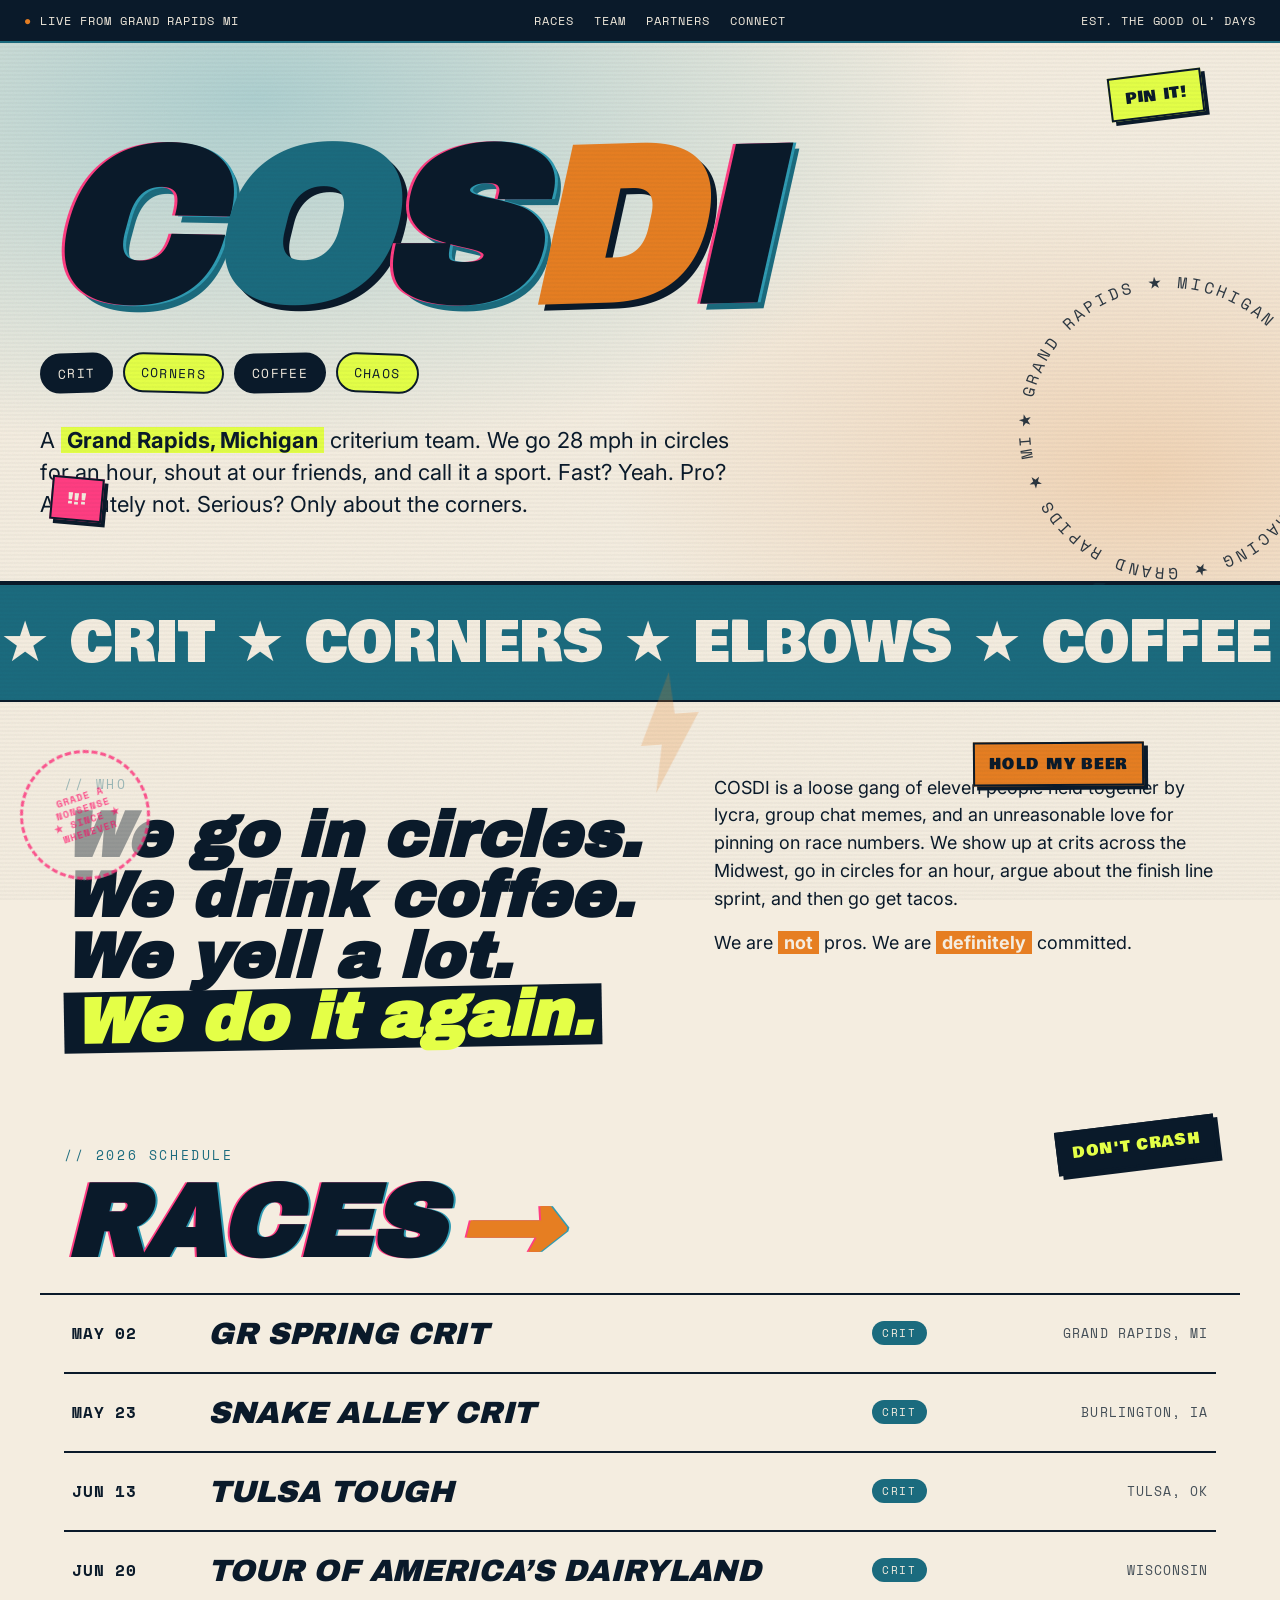
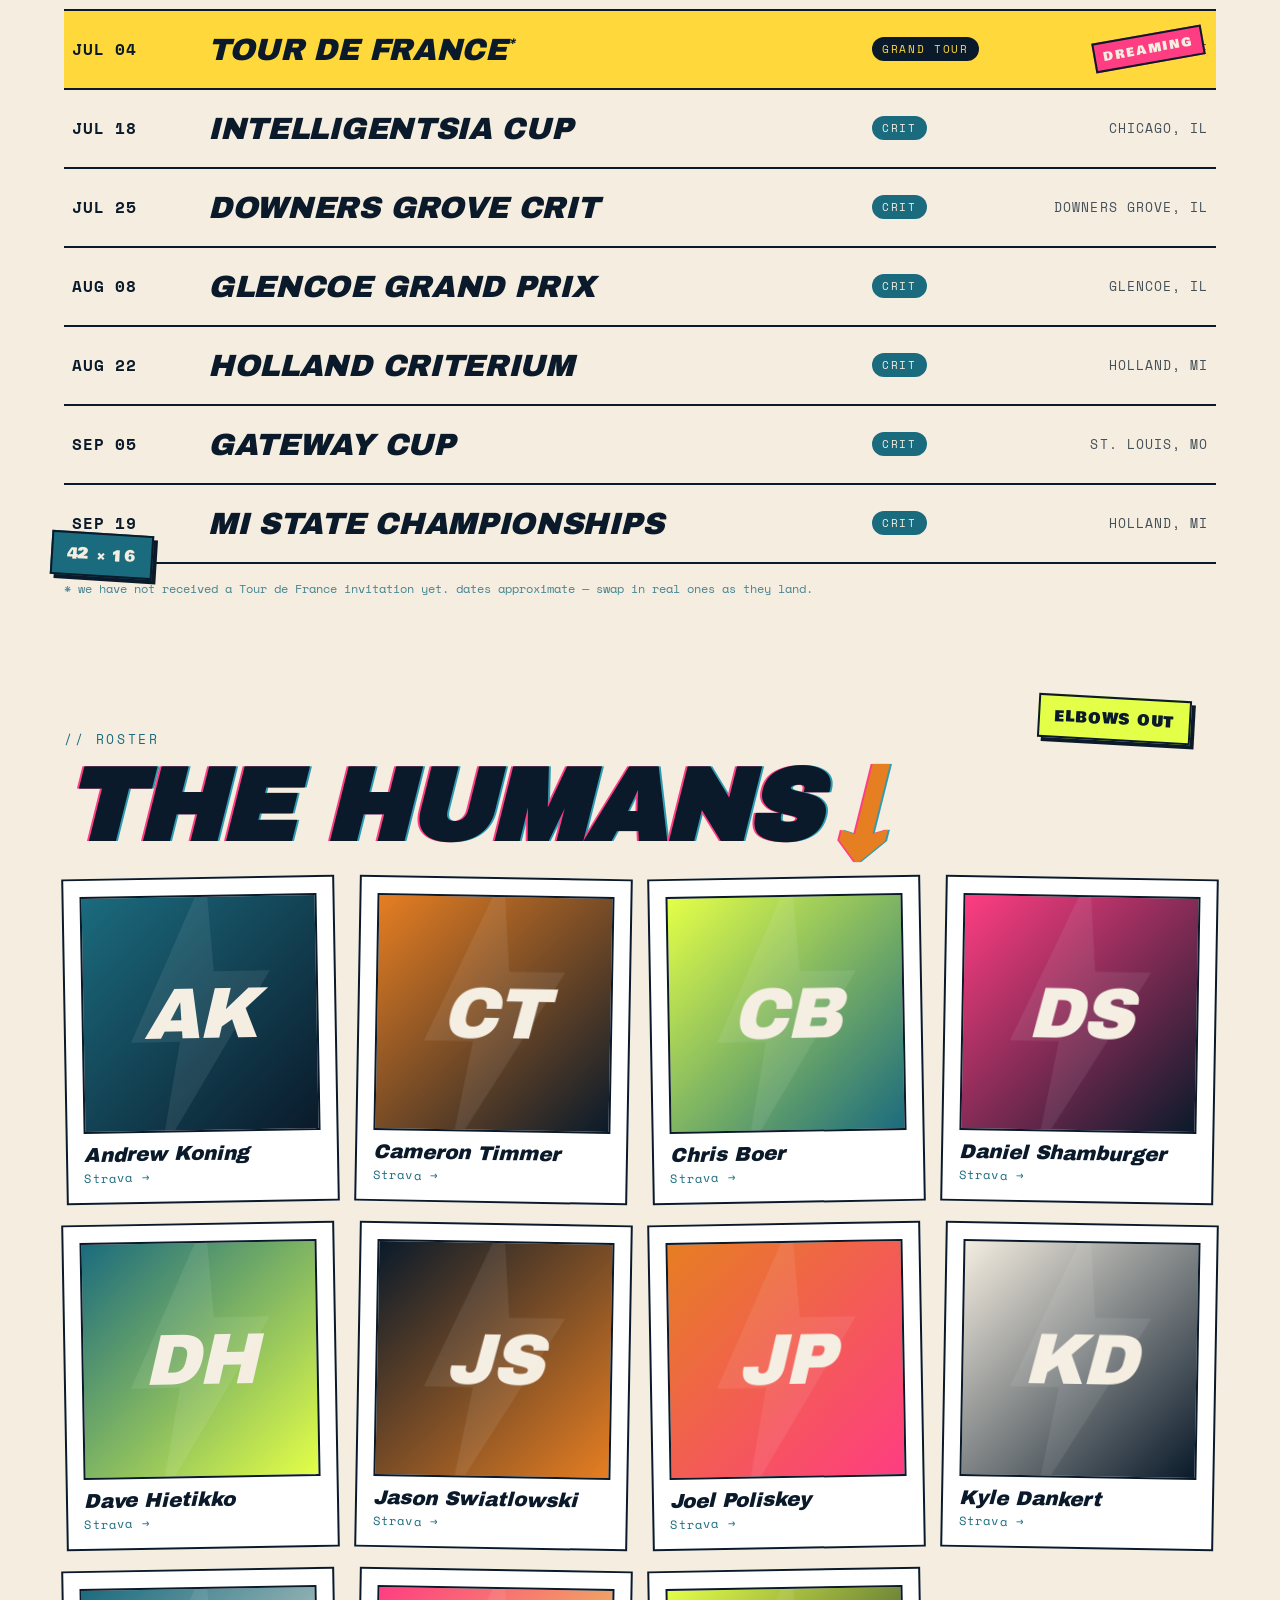
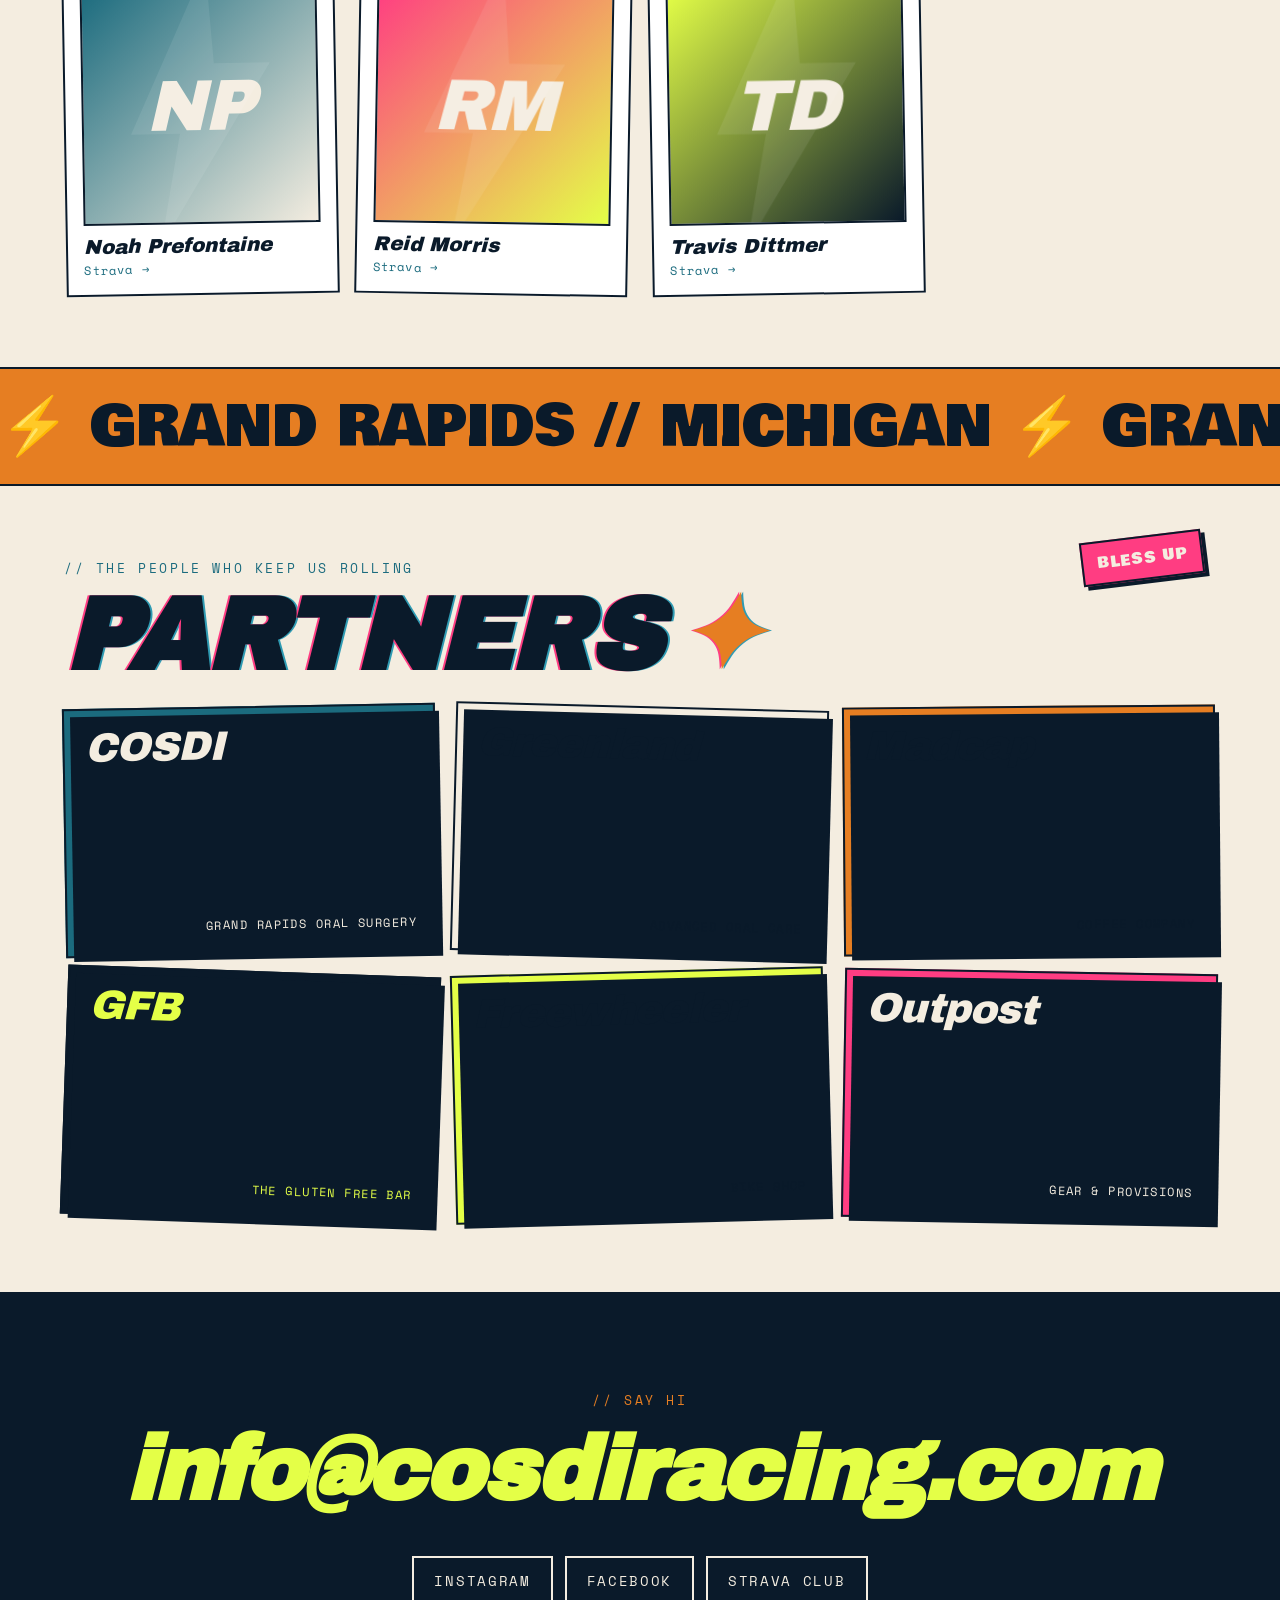
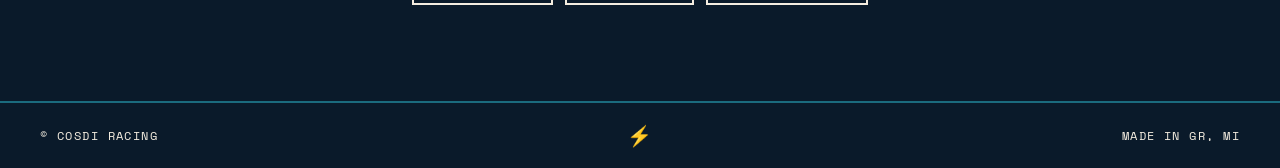
==== index.html @ 71a11be4 "Weird pass 2 + Midwest crit schedule - Custom cursor with lagging ring and instant dot - Click anywh" ====
<!DOCTYPE html>
<html lang="en">
<head>
<meta charset="UTF-8" />
<meta name="viewport" content="width=device-width, initial-scale=1.0" />
<title>COSDI RACING // GR MI</title>
<meta name="description" content="COSDI Racing — Grand Rapids MI cycling team. Road, gravel, MTB. Since forever. Still at it." />
<link rel="preconnect" href="https://fonts.googleapis.com">
<link rel="preconnect" href="https://fonts.gstatic.com" crossorigin>
<link href="https://fonts.googleapis.com/css2?family=Archivo+Black&family=Bowlby+One&family=Space+Mono:wght@400;700&family=Inter:wght@400;600;800&display=swap" rel="stylesheet">
<link rel="stylesheet" href="styles.css" />
</head>
<body>

<!-- noise overlay -->
<div class="noise" aria-hidden="true"></div>

<!-- custom cursor -->
<div class="cursor" id="cursor" aria-hidden="true"></div>
<div class="cursor-dot" id="cursorDot" aria-hidden="true"></div>

<!-- fake approval stamp -->
<div class="stamp" aria-hidden="true">GRADE A<br/>NONSENSE<br/>★ SINCE ★<br/>WHENEVER</div>

<!-- floating lightning bolts decor -->
<svg class="bolt bolt-1" viewBox="0 0 40 80" aria-hidden="true"><path d="M22 0 L0 48 L14 48 L8 80 L40 28 L24 28 Z" fill="currentColor"/></svg>
<svg class="bolt bolt-2" viewBox="0 0 40 80" aria-hidden="true"><path d="M22 0 L0 48 L14 48 L8 80 L40 28 L24 28 Z" fill="currentColor"/></svg>
<svg class="bolt bolt-3" viewBox="0 0 40 80" aria-hidden="true"><path d="M22 0 L0 48 L14 48 L8 80 L40 28 L24 28 Z" fill="currentColor"/></svg>

<!-- TOP BAR -->
<header class="topbar">
  <div class="topbar-left">
    <span class="blink">●</span>&nbsp;LIVE FROM GRAND RAPIDS MI
  </div>
  <nav class="topnav">
    <a href="#races">RACES</a>
    <a href="#team">TEAM</a>
    <a href="#partners">PARTNERS</a>
    <a href="#connect">CONNECT</a>
  </nav>
  <div class="topbar-right">
    EST. THE GOOD OL&rsquo; DAYS
  </div>
</header>

<!-- HERO -->
<section class="hero">
  <!-- orbit ring -->
  <svg class="orbit" viewBox="0 0 340 340" aria-hidden="true">
    <defs>
      <path id="orbitPath" d="M 170,170 m -140,0 a 140,140 0 1,1 280,0 a 140,140 0 1,1 -280,0"/>
    </defs>
    <text><textPath href="#orbitPath">★ GRAND RAPIDS ★ MICHIGAN ★ CRITERIUM ★ RACING ★ GRAND RAPIDS ★ MICHIGAN ★</textPath></text>
  </svg>

  <!-- hero stickers -->
  <div class="sticker wobble" style="top:30px;right:6%">PIN IT!</div>
  <div class="sticker red" style="bottom:60px;left:4%">!!!</div>

  <div class="hero-stack">
    <h1 class="wordmark" aria-label="COSDI">
      <span class="w w1">C</span><span class="w w2">O</span><span class="w w3">S</span><span class="w w4">D</span><span class="w w5">I</span>
    </h1>
    <div class="hero-sub">
      <span class="pill">CRIT</span>
      <span class="pill alt">CORNERS</span>
      <span class="pill">COFFEE</span>
      <span class="pill alt">CHAOS</span>
    </div>
    <p class="hero-tag">A <b>Grand Rapids, Michigan</b> criterium team. We go 28 mph in circles for an hour, shout at our friends, and call it a sport. Fast? Yeah. Pro? Absolutely not. Serious? Only about the corners.</p>
  </div>
</section>

<!-- MARQUEE -->
<div class="marquee" role="presentation" aria-hidden="true">
  <div class="marquee-track">
    <span>★ CRIT ★ CORNERS ★ ELBOWS ★ COFFEE ★ LYCRA ★ SPRINTS ★ CRITERIUMS ★ VIBES ★</span>
    <span>★ CRIT ★ CORNERS ★ ELBOWS ★ COFFEE ★ LYCRA ★ SPRINTS ★ CRITERIUMS ★ VIBES ★</span>
    <span>★ CRIT ★ CORNERS ★ ELBOWS ★ COFFEE ★ LYCRA ★ SPRINTS ★ CRITERIUMS ★ VIBES ★</span>
  </div>
</div>

<!-- ABOUT -->
<section class="about">
  <div class="sticker orange" style="top:40px;right:8%">HOLD MY BEER</div>
  <div class="about-grid">
    <div class="about-left">
      <p class="section-kicker">// WHO</p>
      <h2 class="chunk">We go in circles.<br/>We drink coffee.<br/>We yell a lot.<br/><span class="strike-in">We do it again.</span></h2>
    </div>
    <div class="about-right">
      <p>COSDI is a loose gang of eleven people held together by lycra, group chat memes, and an unreasonable love for pinning on race numbers. We show up at crits across the Midwest, go in circles for an hour, argue about the finish line sprint, and then go get tacos.</p>
      <p>We are <b>not</b> pros. We are <b>definitely</b> committed.</p>
    </div>
  </div>
</section>

<!-- RACES -->
<section class="races" id="races">
  <div class="sticker navy wobble" style="top:50px;right:5%">DON'T CRASH</div>
  <div class="sticker teal" style="bottom:80px;left:4%">42 × 16</div>
  <div class="sec-head">
    <p class="section-kicker">// 2026 SCHEDULE</p>
    <h2 class="big-head">RACES<span class="arr">→</span></h2>
  </div>
  <div class="race-list">
    <div class="race"><span class="race-date">MAY 02</span><span class="race-name">GR SPRING CRIT</span><span class="race-disc">CRIT</span><span class="race-loc">GRAND RAPIDS, MI</span></div>
    <div class="race"><span class="race-date">MAY 23</span><span class="race-name">SNAKE ALLEY CRIT</span><span class="race-disc">CRIT</span><span class="race-loc">BURLINGTON, IA</span></div>
    <div class="race"><span class="race-date">JUN 13</span><span class="race-name">TULSA TOUGH</span><span class="race-disc">CRIT</span><span class="race-loc">TULSA, OK</span></div>
    <div class="race"><span class="race-date">JUN 20</span><span class="race-name">TOUR OF AMERICA&rsquo;S DAIRYLAND</span><span class="race-disc">CRIT</span><span class="race-loc">WISCONSIN</span></div>
    <div class="race race-tdf"><span class="race-date">JUL 04</span><span class="race-name">TOUR DE FRANCE<sup>*</sup></span><span class="race-disc">GRAND TOUR</span><span class="race-loc">FRANCE</span></div>
    <div class="race"><span class="race-date">JUL 18</span><span class="race-name">INTELLIGENTSIA CUP</span><span class="race-disc">CRIT</span><span class="race-loc">CHICAGO, IL</span></div>
    <div class="race"><span class="race-date">JUL 25</span><span class="race-name">DOWNERS GROVE CRIT</span><span class="race-disc">CRIT</span><span class="race-loc">DOWNERS GROVE, IL</span></div>
    <div class="race"><span class="race-date">AUG 08</span><span class="race-name">GLENCOE GRAND PRIX</span><span class="race-disc">CRIT</span><span class="race-loc">GLENCOE, IL</span></div>
    <div class="race"><span class="race-date">AUG 22</span><span class="race-name">HOLLAND CRITERIUM</span><span class="race-disc">CRIT</span><span class="race-loc">HOLLAND, MI</span></div>
    <div class="race"><span class="race-date">SEP 05</span><span class="race-name">GATEWAY CUP</span><span class="race-disc">CRIT</span><span class="race-loc">ST. LOUIS, MO</span></div>
    <div class="race"><span class="race-date">SEP 19</span><span class="race-name">MI STATE CHAMPIONSHIPS</span><span class="race-disc">CRIT</span><span class="race-loc">HOLLAND, MI</span></div>
  </div>
  <p class="disclaimer">* we have not received a Tour de France invitation yet. dates approximate — swap in real ones as they land.</p>
</section>

<!-- TEAM -->
<section class="team" id="team">
  <div class="sticker" style="top:40px;right:7%">ELBOWS OUT</div>
  <div class="sec-head">
    <p class="section-kicker">// ROSTER</p>
    <h2 class="big-head">THE HUMANS<span class="arr">↓</span></h2>
  </div>
  <div class="roster">
    <a class="rider" data-strava="#" style="--c1:#1b6b7e;--c2:#0a1a2a">
      <div class="rider-face"><span>AK</span></div>
      <div class="rider-name">Andrew Koning</div>
      <div class="rider-meta">Strava →</div>
    </a>
    <a class="rider" data-strava="#" style="--c1:#e67e22;--c2:#0a1a2a">
      <div class="rider-face"><span>CT</span></div>
      <div class="rider-name">Cameron Timmer</div>
      <div class="rider-meta">Strava →</div>
    </a>
    <a class="rider" data-strava="#" style="--c1:#e4ff47;--c2:#1b6b7e">
      <div class="rider-face"><span>CB</span></div>
      <div class="rider-name">Chris Boer</div>
      <div class="rider-meta">Strava →</div>
    </a>
    <a class="rider" data-strava="#" style="--c1:#ff3d82;--c2:#0a1a2a">
      <div class="rider-face"><span>DS</span></div>
      <div class="rider-name">Daniel Shamburger</div>
      <div class="rider-meta">Strava →</div>
    </a>
    <a class="rider" data-strava="#" style="--c1:#1b6b7e;--c2:#e4ff47">
      <div class="rider-face"><span>DH</span></div>
      <div class="rider-name">Dave Hietikko</div>
      <div class="rider-meta">Strava →</div>
    </a>
    <a class="rider" data-strava="#" style="--c1:#0a1a2a;--c2:#e67e22">
      <div class="rider-face"><span>JS</span></div>
      <div class="rider-name">Jason Swiatlowski</div>
      <div class="rider-meta">Strava →</div>
    </a>
    <a class="rider" data-strava="#" style="--c1:#e67e22;--c2:#ff3d82">
      <div class="rider-face"><span>JP</span></div>
      <div class="rider-name">Joel Poliskey</div>
      <div class="rider-meta">Strava →</div>
    </a>
    <a class="rider" data-strava="#" style="--c1:#f4ede0;--c2:#0a1a2a">
      <div class="rider-face"><span>KD</span></div>
      <div class="rider-name">Kyle Dankert</div>
      <div class="rider-meta">Strava →</div>
    </a>
    <a class="rider" data-strava="#" style="--c1:#1b6b7e;--c2:#f4ede0">
      <div class="rider-face"><span>NP</span></div>
      <div class="rider-name">Noah Prefontaine</div>
      <div class="rider-meta">Strava →</div>
    </a>
    <a class="rider" data-strava="#" style="--c1:#ff3d82;--c2:#e4ff47">
      <div class="rider-face"><span>RM</span></div>
      <div class="rider-name">Reid Morris</div>
      <div class="rider-meta">Strava →</div>
    </a>
    <a class="rider" data-strava="#" style="--c1:#e4ff47;--c2:#0a1a2a">
      <div class="rider-face"><span>TD</span></div>
      <div class="rider-name">Travis Dittmer</div>
      <div class="rider-meta">Strava →</div>
    </a>
  </div>
</section>

<!-- SECONDARY MARQUEE -->
<div class="marquee marquee-alt" aria-hidden="true">
  <div class="marquee-track reverse">
    <span>⚡ GRAND RAPIDS // MICHIGAN ⚡ GRAND RAPIDS // MICHIGAN ⚡ GRAND RAPIDS // MICHIGAN ⚡ </span>
    <span>⚡ GRAND RAPIDS // MICHIGAN ⚡ GRAND RAPIDS // MICHIGAN ⚡ GRAND RAPIDS // MICHIGAN ⚡ </span>
  </div>
</div>

<!-- PARTNERS -->
<section class="partners" id="partners">
  <div class="sticker red wobble" style="top:50px;right:6%">BLESS UP</div>
  <div class="sec-head">
    <p class="section-kicker">// THE PEOPLE WHO KEEP US ROLLING</p>
    <h2 class="big-head">PARTNERS<span class="arr">✦</span></h2>
  </div>
  <div class="partner-grid">
    <div class="partner p1"><span>COSDI</span><em>Grand Rapids Oral Surgery</em></div>
    <div class="partner p2"><span>Greenland</span><em>Advanced Oral Care</em></div>
    <div class="partner p3"><span>Madcap</span><em>Coffee Company</em></div>
    <div class="partner p4"><span>GFB</span><em>The Gluten Free Bar</em></div>
    <div class="partner p5"><span>Freewheeler</span><em>Bike Shop</em></div>
    <div class="partner p6"><span>Outpost</span><em>Gear &amp; Provisions</em></div>
  </div>
</section>

<!-- CONNECT -->
<section class="connect" id="connect">
  <p class="section-kicker">// SAY HI</p>
  <h2 class="email-giant"><a href="mailto:info@cosdiracing.com">info@cosdiracing.com</a></h2>
  <div class="socials">
    <a href="#" class="soc">INSTAGRAM</a>
    <a href="#" class="soc">FACEBOOK</a>
    <a href="#" class="soc">STRAVA CLUB</a>
  </div>
</section>

<!-- FOOTER -->
<footer class="foot">
  <div class="foot-grid">
    <div>© COSDI RACING</div>
    <div class="foot-bolt">⚡</div>
    <div>MADE IN GR, MI</div>
  </div>
</footer>

<script src="script.js"></script>
</body>
</html>
---- styles.css ----
/* ======= COSDI RACING // funky edition ======= */

:root{
  --teal:#1b6b7e;
  --teal-bright:#2f9bb3;
  --navy:#0a1a2a;
  --cream:#f4ede0;
  --orange:#e67e22;
  --pink:#ff3d82;
  --acid:#e4ff47;
  --white:#ffffff;
}

*{box-sizing:border-box;margin:0;padding:0}
html,body{background:var(--cream);color:var(--navy);font-family:"Inter",system-ui,sans-serif;overflow-x:hidden}
a{color:inherit;text-decoration:none}

/* noise + bolts */
.noise{
  position:fixed;inset:0;pointer-events:none;z-index:100;opacity:.08;mix-blend-mode:multiply;
  background-image:url("data:image/svg+xml;utf8,<svg xmlns='http://www.w3.org/2000/svg' width='200' height='200'><filter id='n'><feTurbulence type='fractalNoise' baseFrequency='0.9' numOctaves='2' stitchTiles='stitch'/></filter><rect width='100%' height='100%' filter='url(%23n)' opacity='0.65'/></svg>");
}
.bolt{position:fixed;z-index:0;pointer-events:none;color:var(--navy);opacity:.18}
.bolt-1{top:8vh;left:4vw;width:80px;height:160px;transform:rotate(-12deg);animation:floaty 9s ease-in-out infinite}
.bolt-2{top:42vh;right:5vw;width:120px;height:240px;color:var(--teal);opacity:.14;transform:rotate(18deg);animation:floaty 12s ease-in-out infinite reverse}
.bolt-3{bottom:12vh;left:50%;width:60px;height:120px;color:var(--orange);opacity:.22;transform:rotate(-4deg);animation:floaty 7s ease-in-out infinite}
@keyframes floaty{0%,100%{transform:translateY(0) rotate(var(--r,0deg))}50%{transform:translateY(-18px) rotate(var(--r,0deg))}}

/* TOPBAR */
.topbar{
  position:sticky;top:0;z-index:50;
  display:flex;align-items:center;justify-content:space-between;gap:24px;
  padding:12px 24px;
  background:var(--navy);color:var(--cream);
  font-family:"Space Mono",monospace;font-size:12px;letter-spacing:.08em;text-transform:uppercase;
  border-bottom:2px solid var(--teal);
}
.topbar .blink{color:var(--orange);animation:blink 1.1s steps(2) infinite}
@keyframes blink{50%{opacity:0}}
.topnav{display:flex;gap:20px}
.topnav a{position:relative}
.topnav a:hover{color:var(--acid)}
.topnav a:hover::after{content:"";position:absolute;left:0;right:0;bottom:-4px;height:2px;background:var(--acid)}
@media (max-width:720px){
  .topbar{flex-wrap:wrap;gap:8px;font-size:11px}
  .topbar-right{display:none}
}

/* HERO */
.hero{
  position:relative;z-index:1;
  padding:90px 24px 60px;
  background:
    radial-gradient(1200px 600px at 20% 10%, rgba(47,155,179,.35), transparent 60%),
    radial-gradient(900px 500px at 90% 80%, rgba(230,126,34,.22), transparent 60%),
    var(--cream);
  border-bottom:2px solid var(--navy);
}
.hero-stack{max-width:1200px;margin:0 auto}
.wordmark{
  font-family:"Archivo Black",sans-serif;
  font-style:italic;
  font-weight:900;
  font-size:clamp(64px,17vw,260px);
  line-height:.9;
  letter-spacing:-.04em;
  color:var(--navy);
  display:block;
  white-space:nowrap;
  text-shadow:6px 6px 0 var(--teal);
}
.wordmark .w{display:inline-block;transition:transform .18s ease, color .18s ease}
.wordmark .w:hover{transform:translateY(-10px) rotate(-5deg);color:var(--orange)}
.wordmark .w2{color:var(--teal);text-shadow:6px 6px 0 var(--navy)}
.wordmark .w4{color:var(--orange);text-shadow:6px 6px 0 var(--navy)}
.hero-sub{display:flex;flex-wrap:wrap;gap:10px;margin-top:24px}
.pill{
  display:inline-block;padding:8px 16px;border-radius:999px;
  background:var(--navy);color:var(--cream);
  font-family:"Space Mono",monospace;font-size:13px;letter-spacing:.1em;
  border:2px solid var(--navy);transform:rotate(-2deg);
}
.pill.alt{background:var(--acid);color:var(--navy);transform:rotate(1.5deg)}
.pill:nth-child(3){transform:rotate(-1deg)}
.pill:nth-child(4){transform:rotate(2deg)}
.hero-tag{
  margin-top:32px;max-width:720px;
  font-size:clamp(18px,2vw,22px);line-height:1.45;
  color:var(--navy);
}
.hero-tag b{background:var(--acid);padding:0 6px}

/* MARQUEE */
.marquee{
  background:var(--teal);color:var(--cream);
  border-top:2px solid var(--navy);border-bottom:2px solid var(--navy);
  overflow:hidden;
  font-family:"Bowlby One",sans-serif;font-size:clamp(28px,5vw,56px);
  padding:14px 0;
}
.marquee-track{
  display:flex;white-space:nowrap;gap:40px;
  animation:scroll 28s linear infinite;
}
.marquee-track.reverse{animation-direction:reverse;animation-duration:34s}
.marquee-alt{background:var(--orange);color:var(--navy)}
@keyframes scroll{from{transform:translateX(0)}to{transform:translateX(-50%)}}

/* common section bits */
.section-kicker{
  font-family:"Space Mono",monospace;font-size:13px;letter-spacing:.2em;
  color:var(--teal);text-transform:uppercase;margin-bottom:12px;
}
.sec-head{padding:72px 24px 24px;max-width:1200px;margin:0 auto}
.big-head{
  font-family:"Archivo Black",sans-serif;font-style:italic;
  font-size:clamp(48px,8vw,120px);line-height:.9;letter-spacing:-.02em;
  color:var(--navy);
}
.big-head .arr{color:var(--orange);margin-left:18px;display:inline-block;animation:wobble 2s ease-in-out infinite}
@keyframes wobble{0%,100%{transform:rotate(0)}50%{transform:rotate(8deg)}}

/* ABOUT */
.about{max-width:1200px;margin:0 auto;padding:72px 24px 24px}
.about-grid{display:grid;grid-template-columns:1.2fr 1fr;gap:48px}
.chunk{
  font-family:"Archivo Black",sans-serif;font-style:italic;
  font-size:clamp(36px,5vw,72px);line-height:.95;
  color:var(--navy);
}
.strike-in{background:var(--navy);color:var(--acid);padding:0 10px;display:inline-block;transform:rotate(-1deg)}
.about-right p{font-size:18px;line-height:1.55;margin-bottom:16px}
.about-right b{background:var(--orange);color:var(--cream);padding:1px 6px}
@media (max-width:820px){.about-grid{grid-template-columns:1fr;gap:24px}}

/* RACES */
.races{padding-bottom:60px}
.race-list{max-width:1200px;margin:0 auto;padding:0 24px;border-top:2px solid var(--navy)}
.race{
  display:grid;grid-template-columns:120px 1fr 120px 200px;gap:16px;
  align-items:center;padding:22px 8px;border-bottom:2px solid var(--navy);
  font-family:"Space Mono",monospace;
  transition:background .15s ease, transform .15s ease;
  position:relative;
}
.race::before{
  content:"⚡";position:absolute;left:-36px;top:50%;transform:translateY(-50%);
  font-size:24px;color:var(--orange);opacity:0;transition:opacity .2s, left .2s;
}
.race:hover{background:var(--navy);color:var(--cream);transform:translateX(8px)}
.race:hover::before{opacity:1;left:-28px}
.race:hover .race-disc{background:var(--acid);color:var(--navy)}
.race-date{font-weight:700;font-size:16px;letter-spacing:.05em}
.race-name{
  font-family:"Archivo Black",sans-serif;font-style:italic;
  font-size:clamp(20px,2.4vw,32px);letter-spacing:-.01em;text-transform:uppercase;
}
.race-disc{
  justify-self:start;padding:4px 10px;background:var(--teal);color:var(--cream);
  font-size:11px;letter-spacing:.15em;border-radius:999px;
}
.race-loc{justify-self:end;font-size:13px;opacity:.75;letter-spacing:.08em}
.disclaimer{
  max-width:1200px;margin:16px auto 0;padding:0 24px;
  font-family:"Space Mono",monospace;font-size:12px;color:var(--teal);opacity:.8
}
@media (max-width:820px){
  .race{grid-template-columns:80px 1fr;grid-auto-rows:auto;gap:6px 12px}
  .race-disc,.race-loc{grid-column:2}
  .race-loc{justify-self:start}
}

/* TEAM */
.team{padding-bottom:72px}
.roster{
  max-width:1200px;margin:0 auto;padding:0 24px;
  display:grid;grid-template-columns:repeat(auto-fill,minmax(220px,1fr));gap:20px;
}
.rider{
  display:block;background:var(--white);border:2px solid var(--navy);
  padding:16px;position:relative;cursor:pointer;
  transition:transform .2s ease, background .2s ease;
}
.rider:nth-child(odd){transform:rotate(-1deg)}
.rider:nth-child(even){transform:rotate(1deg)}
.rider:hover{transform:rotate(0) translateY(-6px);background:var(--acid)}
.rider-face{
  aspect-ratio:1/1;width:100%;
  background:linear-gradient(135deg,var(--c1),var(--c2));
  display:flex;align-items:center;justify-content:center;
  color:var(--cream);font-family:"Archivo Black",sans-serif;font-style:italic;
  font-size:72px;letter-spacing:-.02em;
  border:2px solid var(--navy);
  position:relative;overflow:hidden;
}
.rider-face::after{
  content:"";position:absolute;inset:0;
  background:url("data:image/svg+xml;utf8,<svg xmlns='http://www.w3.org/2000/svg' viewBox='0 0 40 80'><path d='M22 0 L0 48 L14 48 L8 80 L40 28 L24 28 Z' fill='white' fill-opacity='0.08'/></svg>") center/60% no-repeat;
}
.rider-name{
  margin-top:10px;font-family:"Archivo Black",sans-serif;font-style:italic;
  font-size:20px;color:var(--navy);line-height:1.1;
}
.rider-meta{
  margin-top:4px;font-family:"Space Mono",monospace;font-size:12px;
  color:var(--teal);letter-spacing:.1em;
}
.rider:hover .rider-meta{color:var(--navy)}

/* PARTNERS */
.partners{padding-bottom:72px}
.partner-grid{
  max-width:1200px;margin:0 auto;padding:0 24px;
  display:grid;grid-template-columns:repeat(3,1fr);gap:16px;
}
.partner{
  position:relative;aspect-ratio:3/2;border:2px solid var(--navy);padding:20px;
  display:flex;flex-direction:column;justify-content:space-between;
  font-family:"Archivo Black",sans-serif;font-style:italic;
  transition:transform .2s ease;cursor:default;
}
.partner span{font-size:clamp(28px,3.2vw,48px);line-height:.9;letter-spacing:-.02em}
.partner em{
  font-family:"Space Mono",monospace;font-style:normal;font-size:12px;
  letter-spacing:.12em;text-transform:uppercase;align-self:flex-end;
}
.partner:hover{transform:translate(-4px,-4px)}
.partner::after{
  content:"";position:absolute;inset:6px -6px -6px 6px;z-index:-1;
  background:var(--navy);transition:inset .2s ease;
}
.partner:hover::after{inset:10px -10px -10px 10px}
.p1{background:var(--teal);color:var(--cream)}
.p2{background:var(--cream);color:var(--navy)}
.p3{background:var(--orange);color:var(--navy)}
.p4{background:var(--navy);color:var(--acid)}
.p5{background:var(--acid);color:var(--navy)}
.p6{background:var(--pink);color:var(--cream)}
@media (max-width:820px){.partner-grid{grid-template-columns:repeat(2,1fr)}}
@media (max-width:520px){.partner-grid{grid-template-columns:1fr}}

/* CONNECT */
.connect{
  background:var(--navy);color:var(--cream);
  padding:96px 24px;text-align:center;border-top:2px solid var(--navy);
  position:relative;overflow:hidden;
}
.connect .section-kicker{color:var(--orange)}
.email-giant{
  font-family:"Archivo Black",sans-serif;font-style:italic;
  font-size:clamp(36px,7vw,96px);line-height:1;letter-spacing:-.02em;
  margin:16px auto 40px;max-width:1200px;word-break:break-word;
}
.email-giant a{color:var(--acid);position:relative;display:inline-block}
.email-giant a:hover{color:var(--orange);transform:skew(-4deg,0deg)}
.socials{display:flex;flex-wrap:wrap;gap:12px;justify-content:center}
.soc{
  display:inline-block;padding:12px 20px;border:2px solid var(--cream);
  font-family:"Space Mono",monospace;font-size:14px;letter-spacing:.12em;
  transition:all .15s ease;
}
.soc:hover{background:var(--acid);color:var(--navy);border-color:var(--acid);transform:rotate(-2deg)}

/* FOOTER */
.foot{
  background:var(--navy);color:var(--cream);border-top:2px solid var(--teal);
  padding:18px 24px;font-family:"Space Mono",monospace;font-size:12px;letter-spacing:.12em;
}
.foot-grid{max-width:1200px;margin:0 auto;display:flex;align-items:center;justify-content:space-between;gap:16px}
.foot-bolt{font-size:20px;color:var(--orange);animation:wobble 2s ease-in-out infinite}

/* selection */
::selection{background:var(--acid);color:var(--navy)}

/* =========================================== */
/* WEIRD PASS 2                                */
/* =========================================== */

/* custom cursor (desktop only) */
@media (pointer:fine){
  html,body,a,button{cursor:none}
  .cursor{
    position:fixed;top:0;left:0;width:28px;height:28px;border-radius:50%;
    background:var(--acid);mix-blend-mode:difference;
    pointer-events:none;z-index:200;transform:translate(-50%,-50%);
    transition:width .18s ease, height .18s ease, background .18s ease;
    will-change:transform;
  }
  .cursor.big{width:72px;height:72px;background:var(--pink)}
  .cursor-dot{
    position:fixed;top:0;left:0;width:6px;height:6px;border-radius:50%;
    background:var(--orange);pointer-events:none;z-index:201;
    transform:translate(-50%,-50%);
  }
}

/* chromatic aberration on the wordmark + big heads */
.wordmark{
  text-shadow:
    -3px 0 0 var(--pink),
    3px 0 0 var(--teal-bright),
    6px 6px 0 var(--teal);
}
.big-head{
  text-shadow:
    -2px 0 0 var(--pink),
    2px 0 0 var(--teal-bright);
}

/* subtle CRT scanlines */
body::before{
  content:"";position:fixed;inset:0;z-index:98;pointer-events:none;
  background:repeating-linear-gradient(
    to bottom,
    rgba(10,26,42,0) 0,
    rgba(10,26,42,0) 2px,
    rgba(10,26,42,.05) 3px,
    rgba(10,26,42,0) 4px
  );
  mix-blend-mode:multiply;
}

/* spawned bolts on click */
.spawn-bolt{
  position:fixed;z-index:30;pointer-events:none;
  width:28px;height:56px;color:var(--orange);
  animation:drop 1.2s cubic-bezier(.55,0,.7,1) forwards;
}
@keyframes drop{
  from{transform:translate(-50%,-50%) rotate(0deg) scale(1);opacity:1}
  to  {transform:translate(calc(-50% + 30px),calc(-50% + 420px)) rotate(540deg) scale(.6);opacity:0}
}

/* STICKERS — absolute-positioned zine labels */
.sticker{
  position:absolute;z-index:8;
  font-family:"Bowlby One",sans-serif;
  padding:8px 14px;
  background:var(--acid);color:var(--navy);
  border:2px solid var(--navy);
  box-shadow:4px 4px 0 var(--navy);
  font-size:15px;letter-spacing:.05em;
  transform:rotate(-7deg);
  transition:transform .2s ease;
  user-select:none;
}
.sticker:hover{transform:rotate(7deg) scale(1.08)}
.sticker.red{background:var(--pink);color:var(--cream)}
.sticker.navy{background:var(--navy);color:var(--acid)}
.sticker.teal{background:var(--teal);color:var(--cream)}
.sticker.orange{background:var(--orange);color:var(--navy)}
.sticker.wobble{animation:stick-wobble 3.2s ease-in-out infinite}
@keyframes stick-wobble{
  0%,100%{transform:rotate(-7deg)}
  50%{transform:rotate(5deg)}
}

/* hero: give stickers positioning context */
.hero{position:relative}
.about{position:relative}
.races{position:relative}
.team{position:relative}
.partners{position:relative}
.connect{position:relative}

/* orbit text ring around hero */
.orbit{
  position:absolute;top:40%;right:-60px;
  width:340px;height:340px;
  animation:spin 22s linear infinite;
  z-index:0;pointer-events:none;opacity:.85;
}
.orbit text{
  font-family:"Space Mono",monospace;font-size:16px;letter-spacing:.18em;
  fill:var(--navy);
}
@keyframes spin{to{transform:rotate(360deg)}}
@media (max-width:820px){.orbit{display:none}}

/* halftone dot backdrop in the about section */
.about::before{
  content:"";position:absolute;inset:0;z-index:-1;pointer-events:none;
  background-image:radial-gradient(circle at 1px 1px, rgba(27,107,126,.35) 1px, transparent 1.5px);
  background-size:18px 18px;
  mask-image:linear-gradient(to bottom, rgba(0,0,0,.8), transparent 80%);
  -webkit-mask-image:linear-gradient(to bottom, rgba(0,0,0,.8), transparent 80%);
}

/* email wiggle on hover */
.email-giant a{transition:transform .15s ease, letter-spacing .2s ease}
.email-giant a:hover{animation:jitter .25s infinite; letter-spacing:.02em}
@keyframes jitter{
  0%{transform:translate(0,0) skew(-4deg,0)}
  25%{transform:translate(-2px,1px) skew(-3deg,0)}
  50%{transform:translate(2px,-1px) skew(-5deg,1deg)}
  75%{transform:translate(-1px,2px) skew(-4deg,-1deg)}
  100%{transform:translate(1px,-1px) skew(-4deg,0)}
}

/* fake approval stamp */
.stamp{
  position:fixed;bottom:20px;left:20px;z-index:40;
  width:130px;height:130px;border-radius:50%;
  border:3px dashed var(--pink);color:var(--pink);
  display:flex;align-items:center;justify-content:center;text-align:center;
  font-family:"Space Mono",monospace;font-size:10px;font-weight:700;letter-spacing:.1em;
  line-height:1.2;padding:14px;
  transform:rotate(-18deg);
  background:rgba(244,237,224,.7);
  pointer-events:none;
  opacity:.85;
  text-transform:uppercase;
}
@media (max-width:820px){.stamp{display:none}}

/* wobbly partner cards */
.partner:nth-child(1){transform:rotate(-1deg)}
.partner:nth-child(2){transform:rotate(1.5deg)}
.partner:nth-child(3){transform:rotate(-.5deg)}
.partner:nth-child(4){transform:rotate(2deg)}
.partner:nth-child(5){transform:rotate(-1.5deg)}
.partner:nth-child(6){transform:rotate(1deg)}
.partner:hover{transform:rotate(0) translate(-4px,-4px) scale(1.02) !important}

/* pill: extra jiggle on hover */
.pill{transition:transform .15s ease}
.pill:hover{transform:rotate(6deg) scale(1.1) !important;background:var(--pink);color:var(--cream)}

/* wavy big-head on hover */
.big-head:hover{animation:wavy .6s ease-in-out}
@keyframes wavy{
  0%{transform:skew(0,0)}
  25%{transform:skew(-3deg,1deg)}
  50%{transform:skew(2deg,-1deg)}
  75%{transform:skew(-1deg,.5deg)}
  100%{transform:skew(0,0)}
}

/* punk mode overrides (G key) */
body.punk .sticker{background:var(--pink)!important;color:var(--acid)!important}
body.punk .stamp{border-color:var(--acid);color:var(--acid)}

/* Tour de France row — yellow jersey energy */
.race-tdf{
  background:#ffd83b;
  position:relative;
}
.race-tdf .race-name{color:var(--navy)}
.race-tdf .race-disc{background:var(--navy);color:#ffd83b}
.race-tdf::after{
  content:"DREAMING";
  position:absolute;right:12px;top:50%;transform:translateY(-50%) rotate(-10deg);
  font-family:"Bowlby One",sans-serif;font-size:12px;
  background:var(--pink);color:var(--cream);
  padding:4px 8px;border:2px solid var(--navy);
  letter-spacing:.1em;
  pointer-events:none;
}
.race-tdf:hover{background:#ffe569;color:var(--navy);transform:translateX(8px) rotate(-.5deg)}
.race-tdf:hover .race-name{color:var(--navy)}
.race-tdf sup{font-size:.5em;vertical-align:super}
@media (max-width:820px){.race-tdf::after{right:6px;top:6px;transform:rotate(-10deg)}}
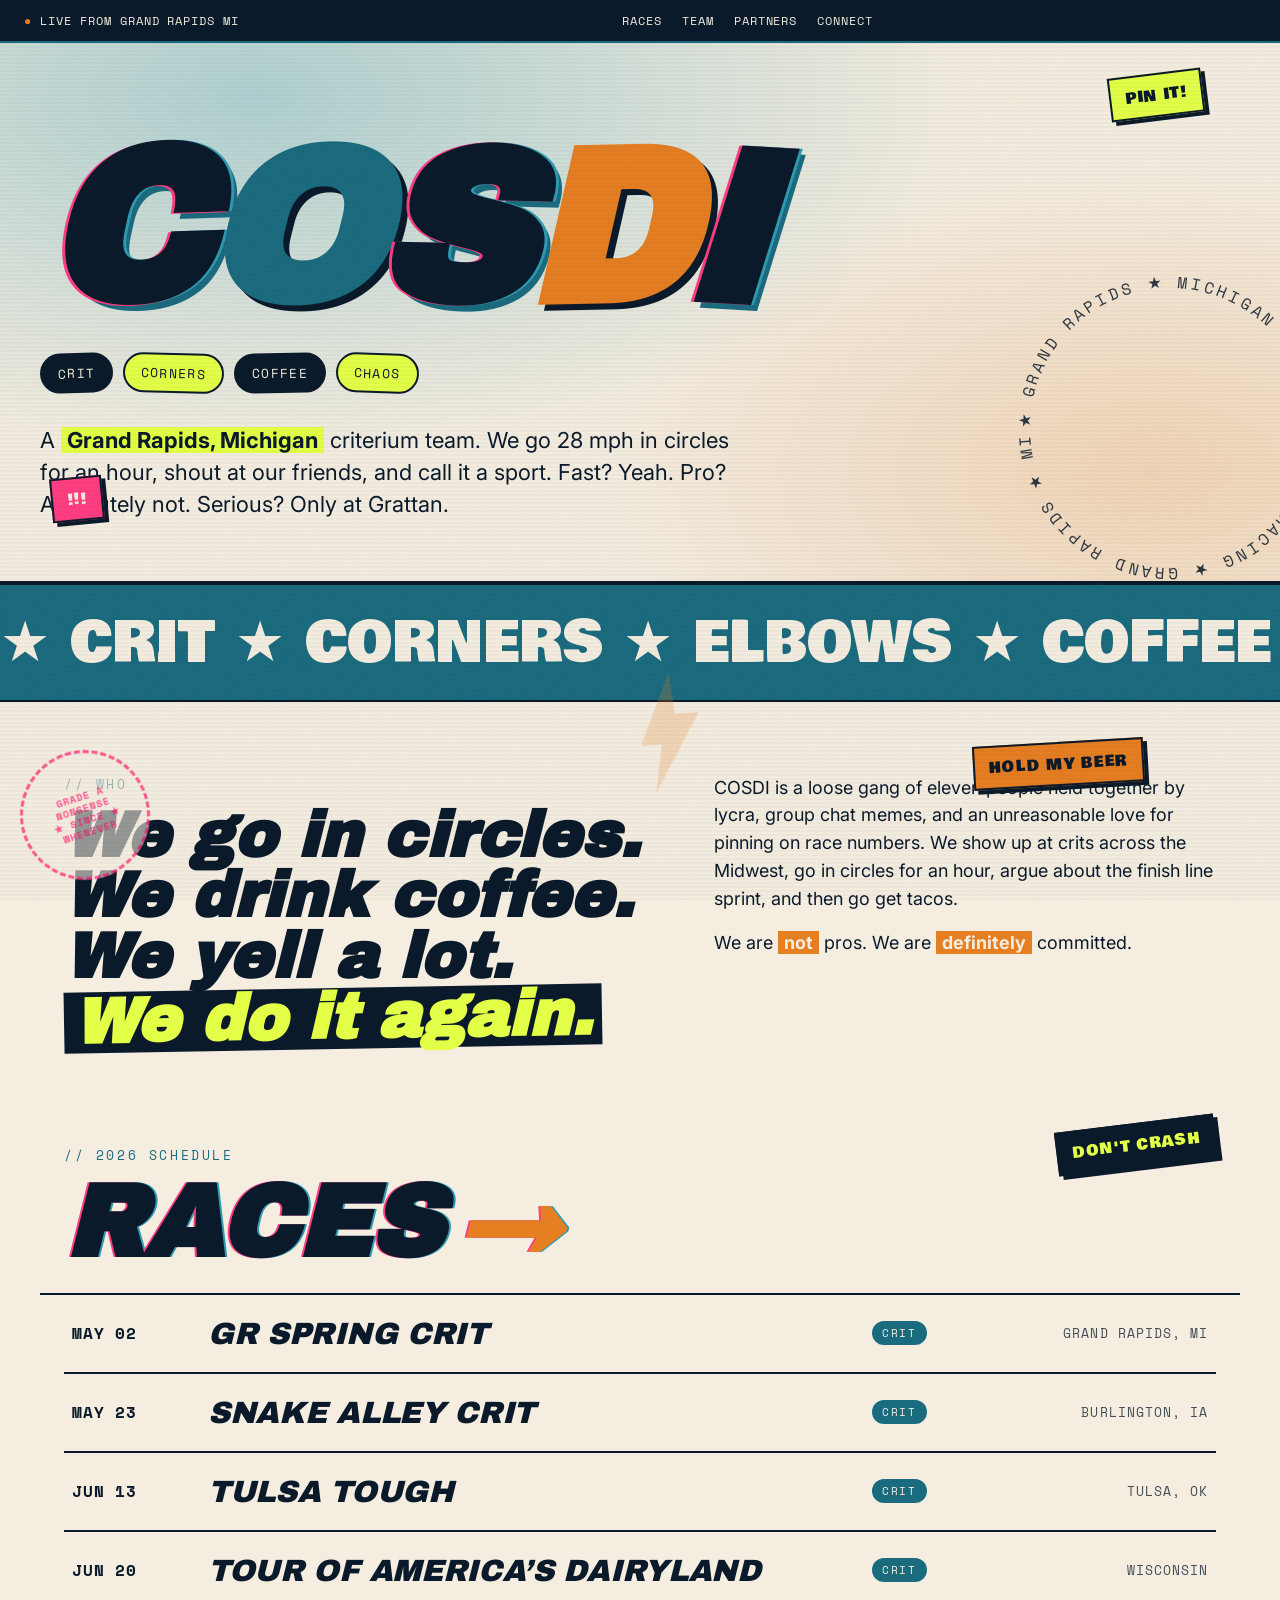
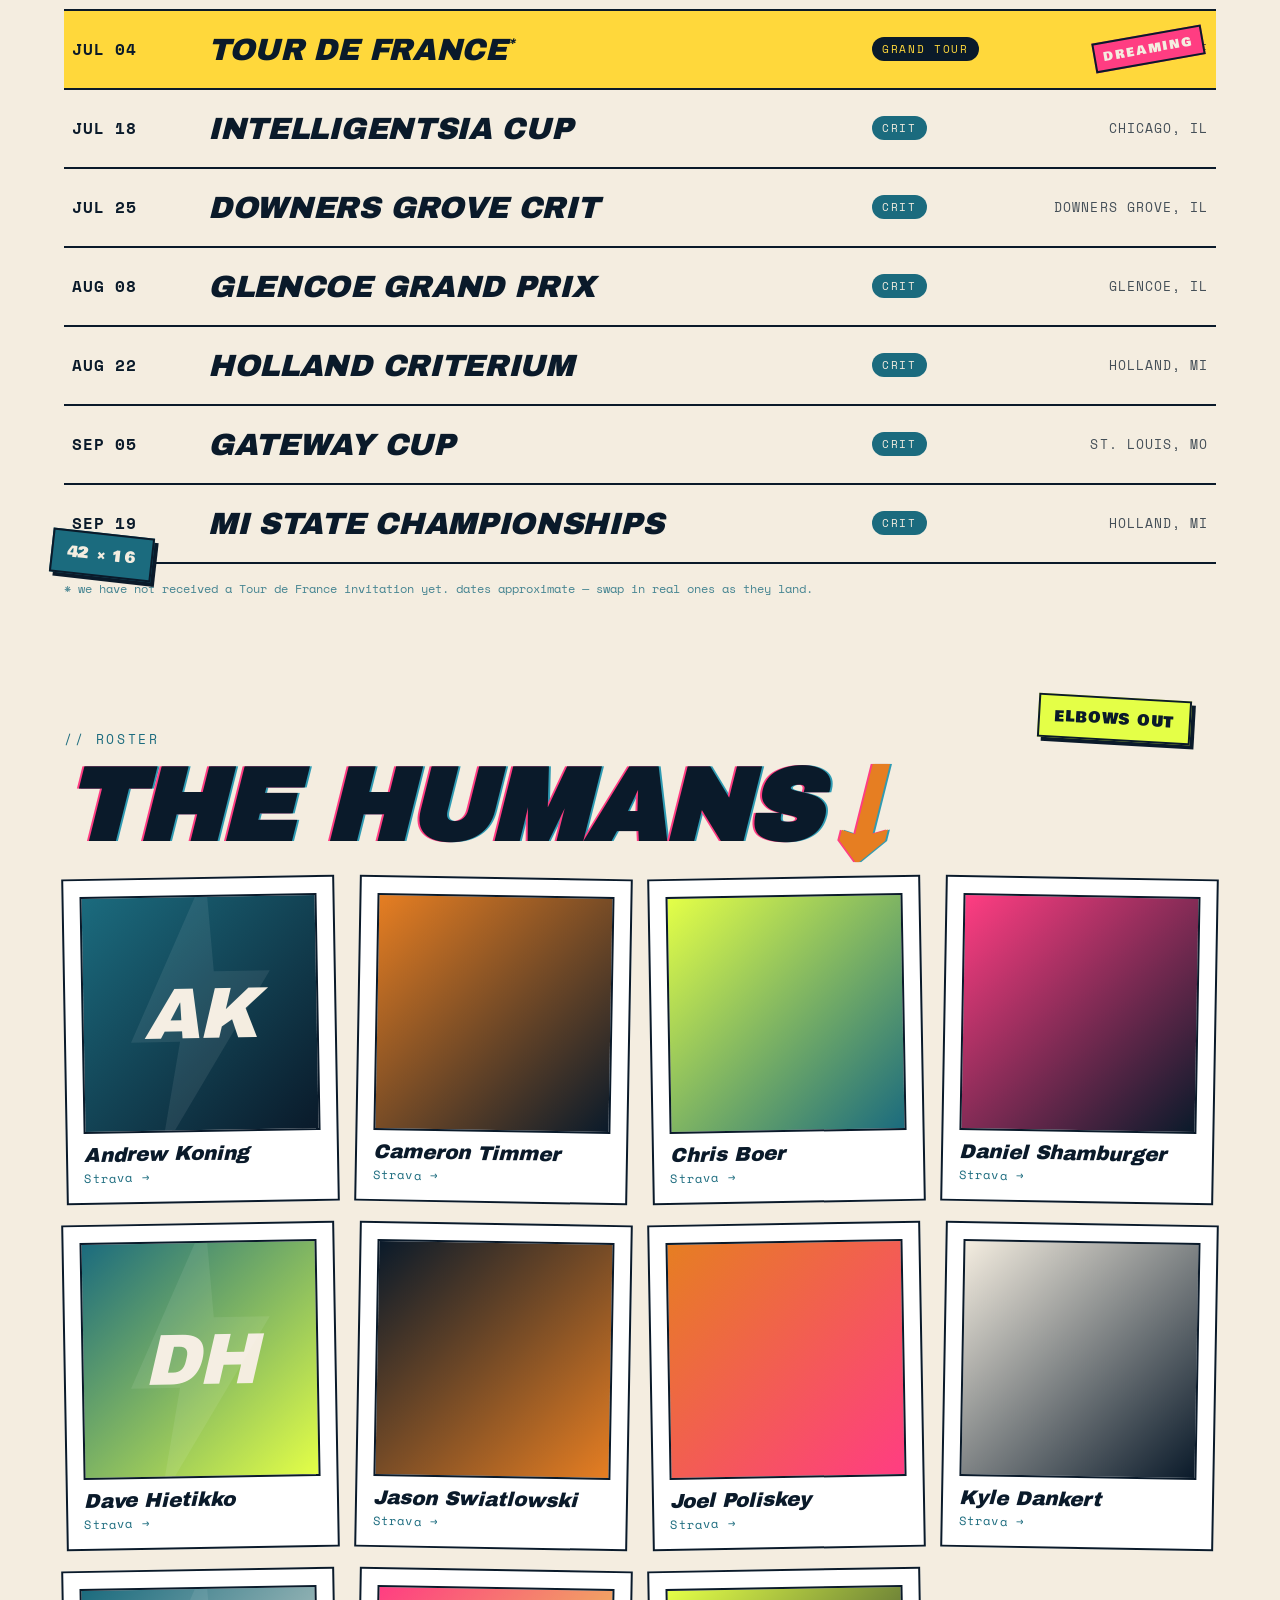
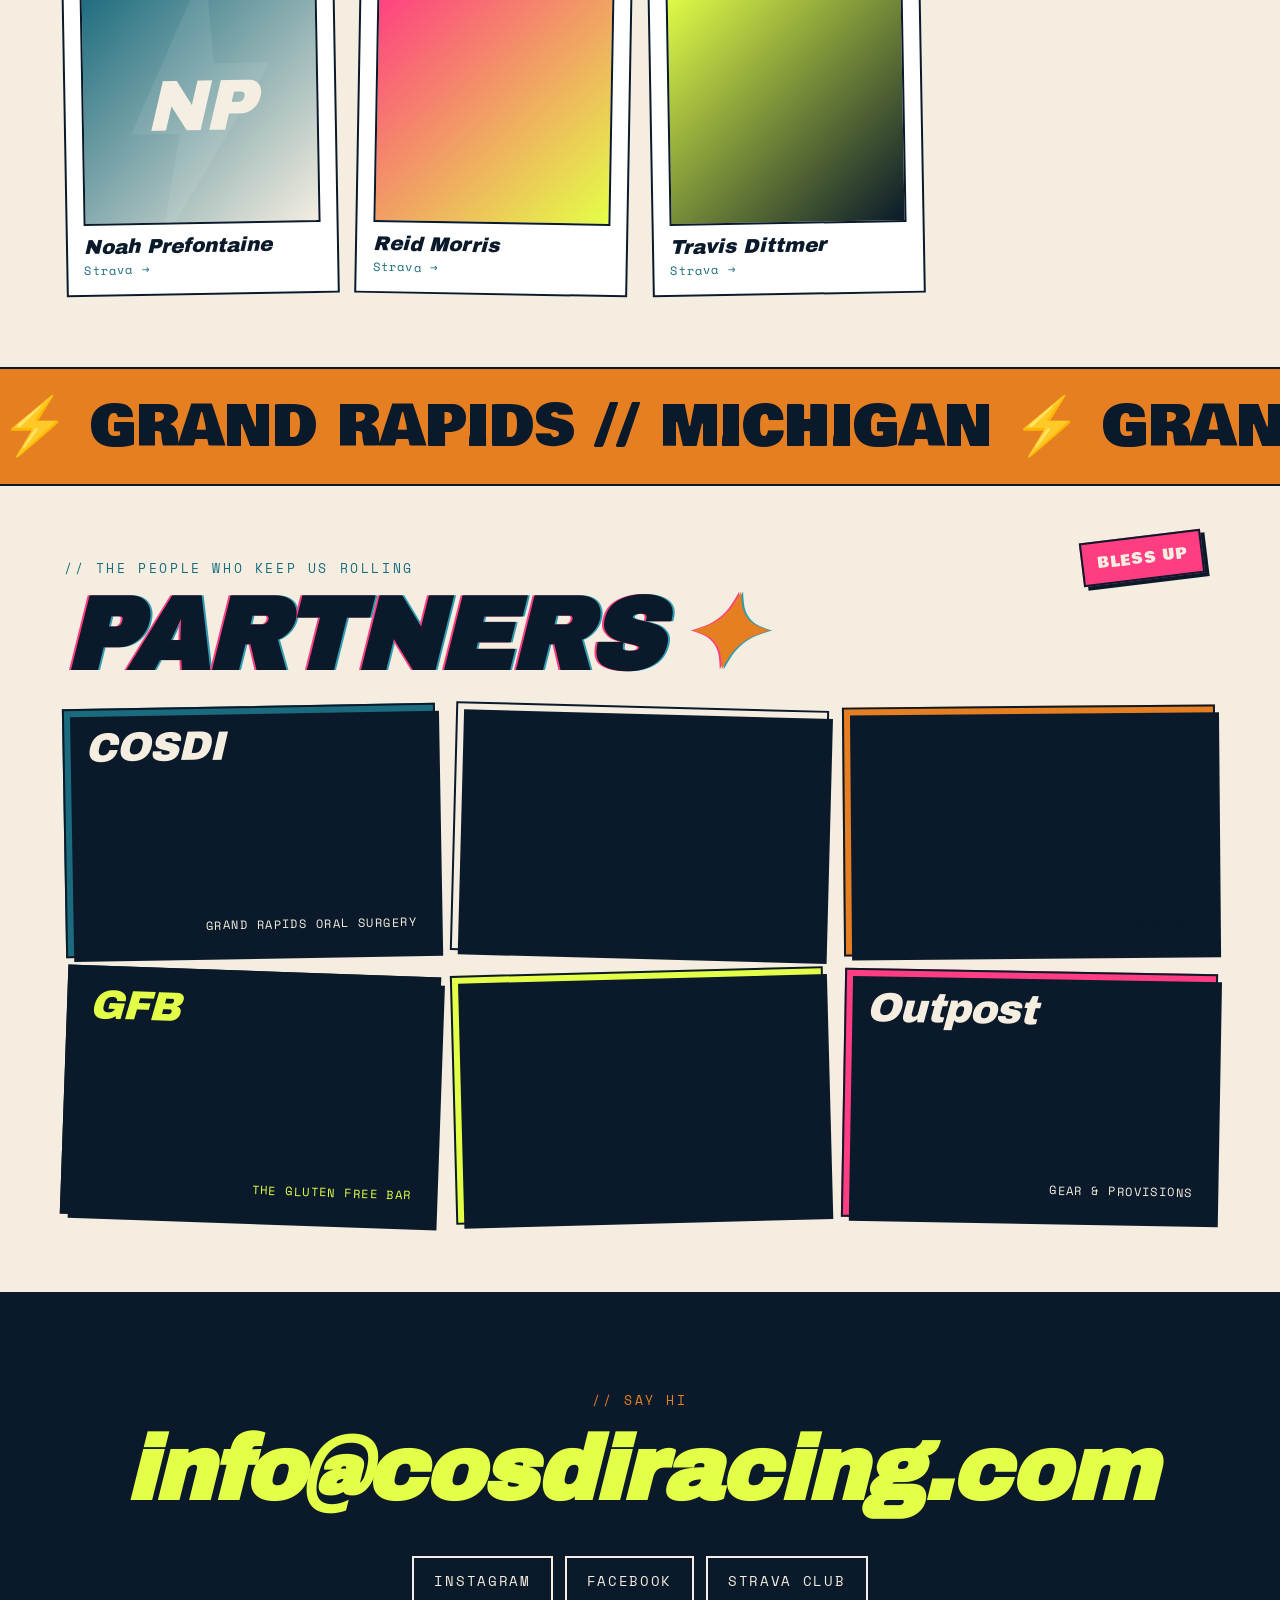
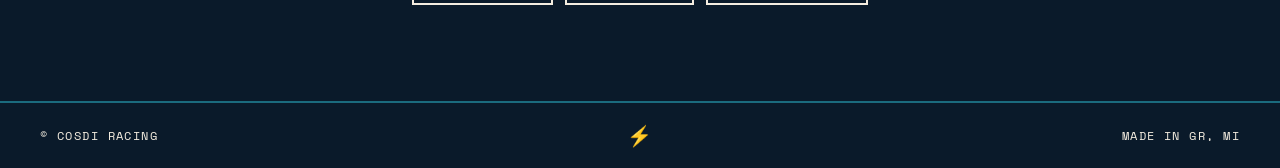
==== commit f4a992a8: "Remove topbar tagline, swap in Grattan joke Co-Authored-By: Claude Opus 4.7 (1M context) <noreply@an" ====
--- a/index.html
+++ b/index.html
@@ -38,9 +38,7 @@
     <a href="#partners">PARTNERS</a>
     <a href="#connect">CONNECT</a>
   </nav>
-  <div class="topbar-right">
-    EST. THE GOOD OL&rsquo; DAYS
-  </div>
+  <div class="topbar-right"></div>
 </header>
 
 <!-- HERO -->
@@ -67,7 +65,7 @@
       <span class="pill">COFFEE</span>
       <span class="pill alt">CHAOS</span>
     </div>
-    <p class="hero-tag">A <b>Grand Rapids, Michigan</b> criterium team. We go 28 mph in circles for an hour, shout at our friends, and call it a sport. Fast? Yeah. Pro? Absolutely not. Serious? Only about the corners.</p>
+    <p class="hero-tag">A <b>Grand Rapids, Michigan</b> criterium team. We go 28 mph in circles for an hour, shout at our friends, and call it a sport. Fast? Yeah. Pro? Absolutely not. Serious? Only at Grattan.</p>
   </div>
 </section>
 
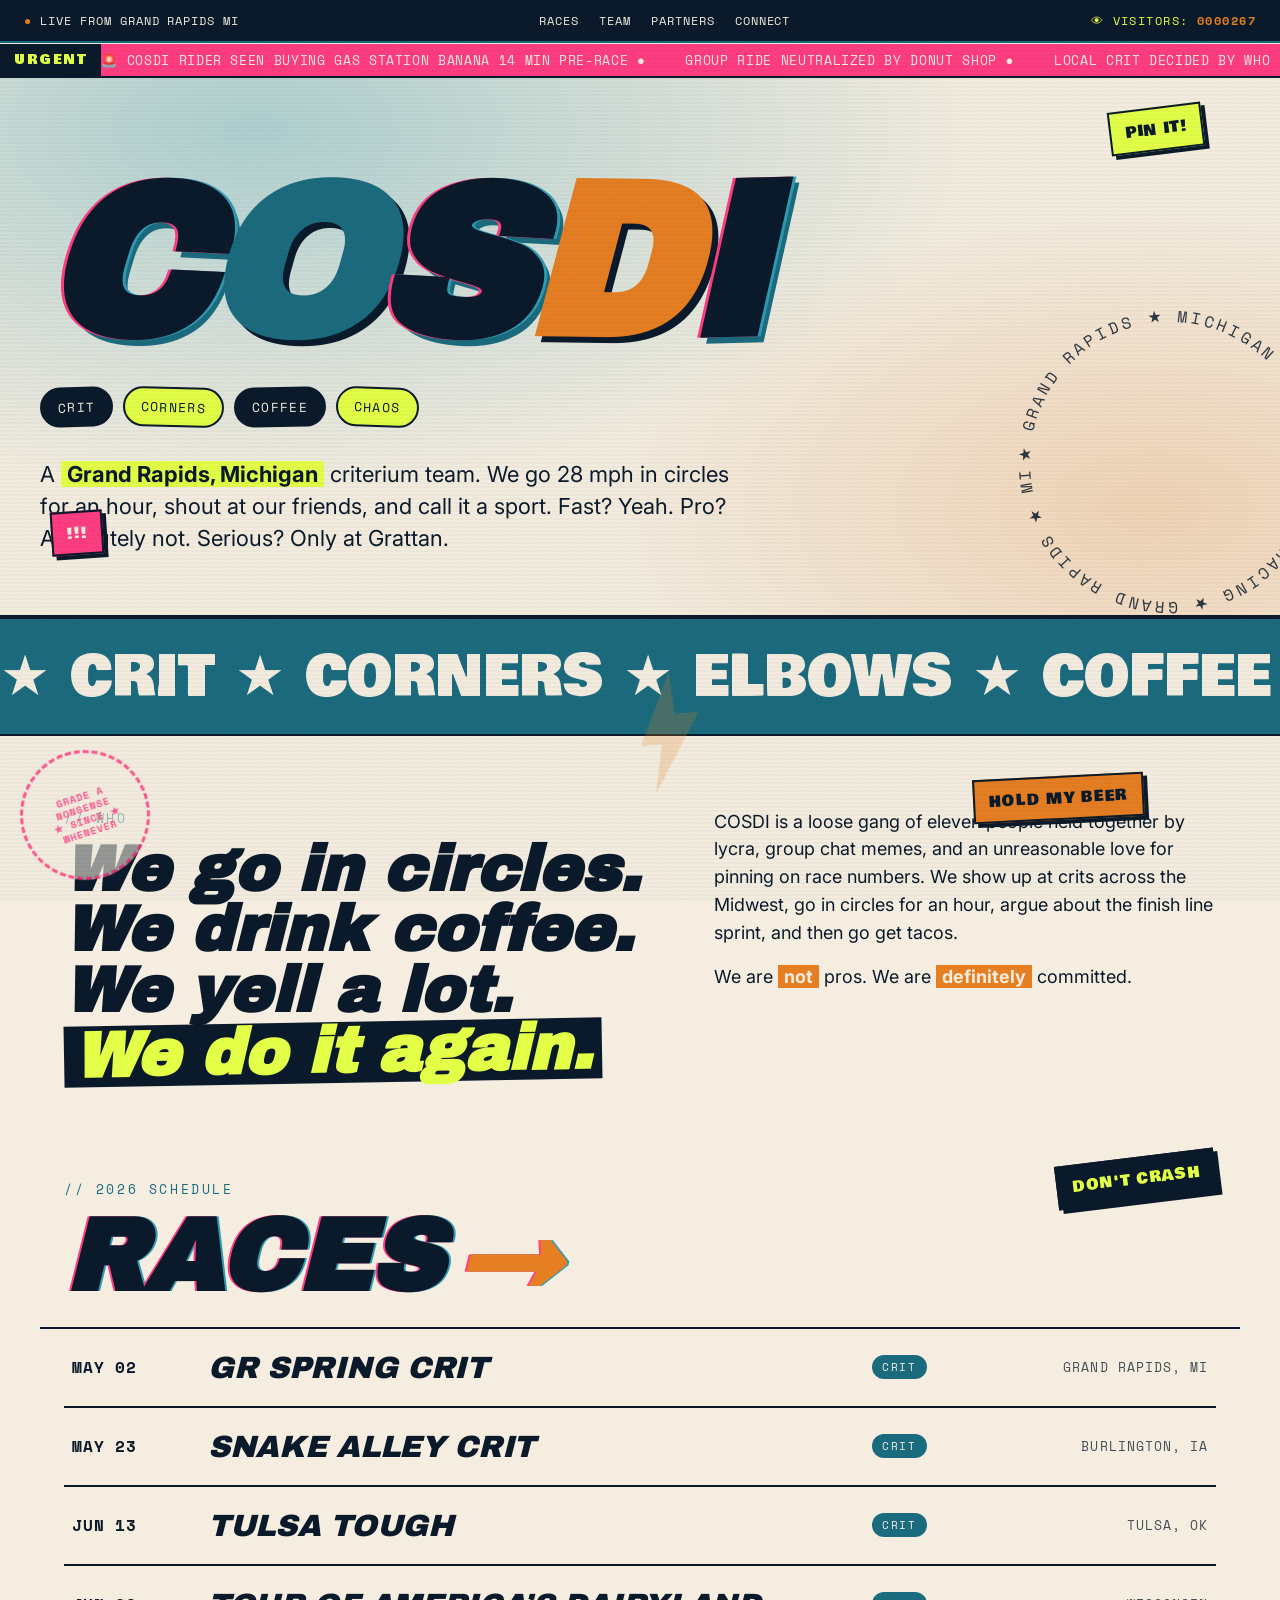
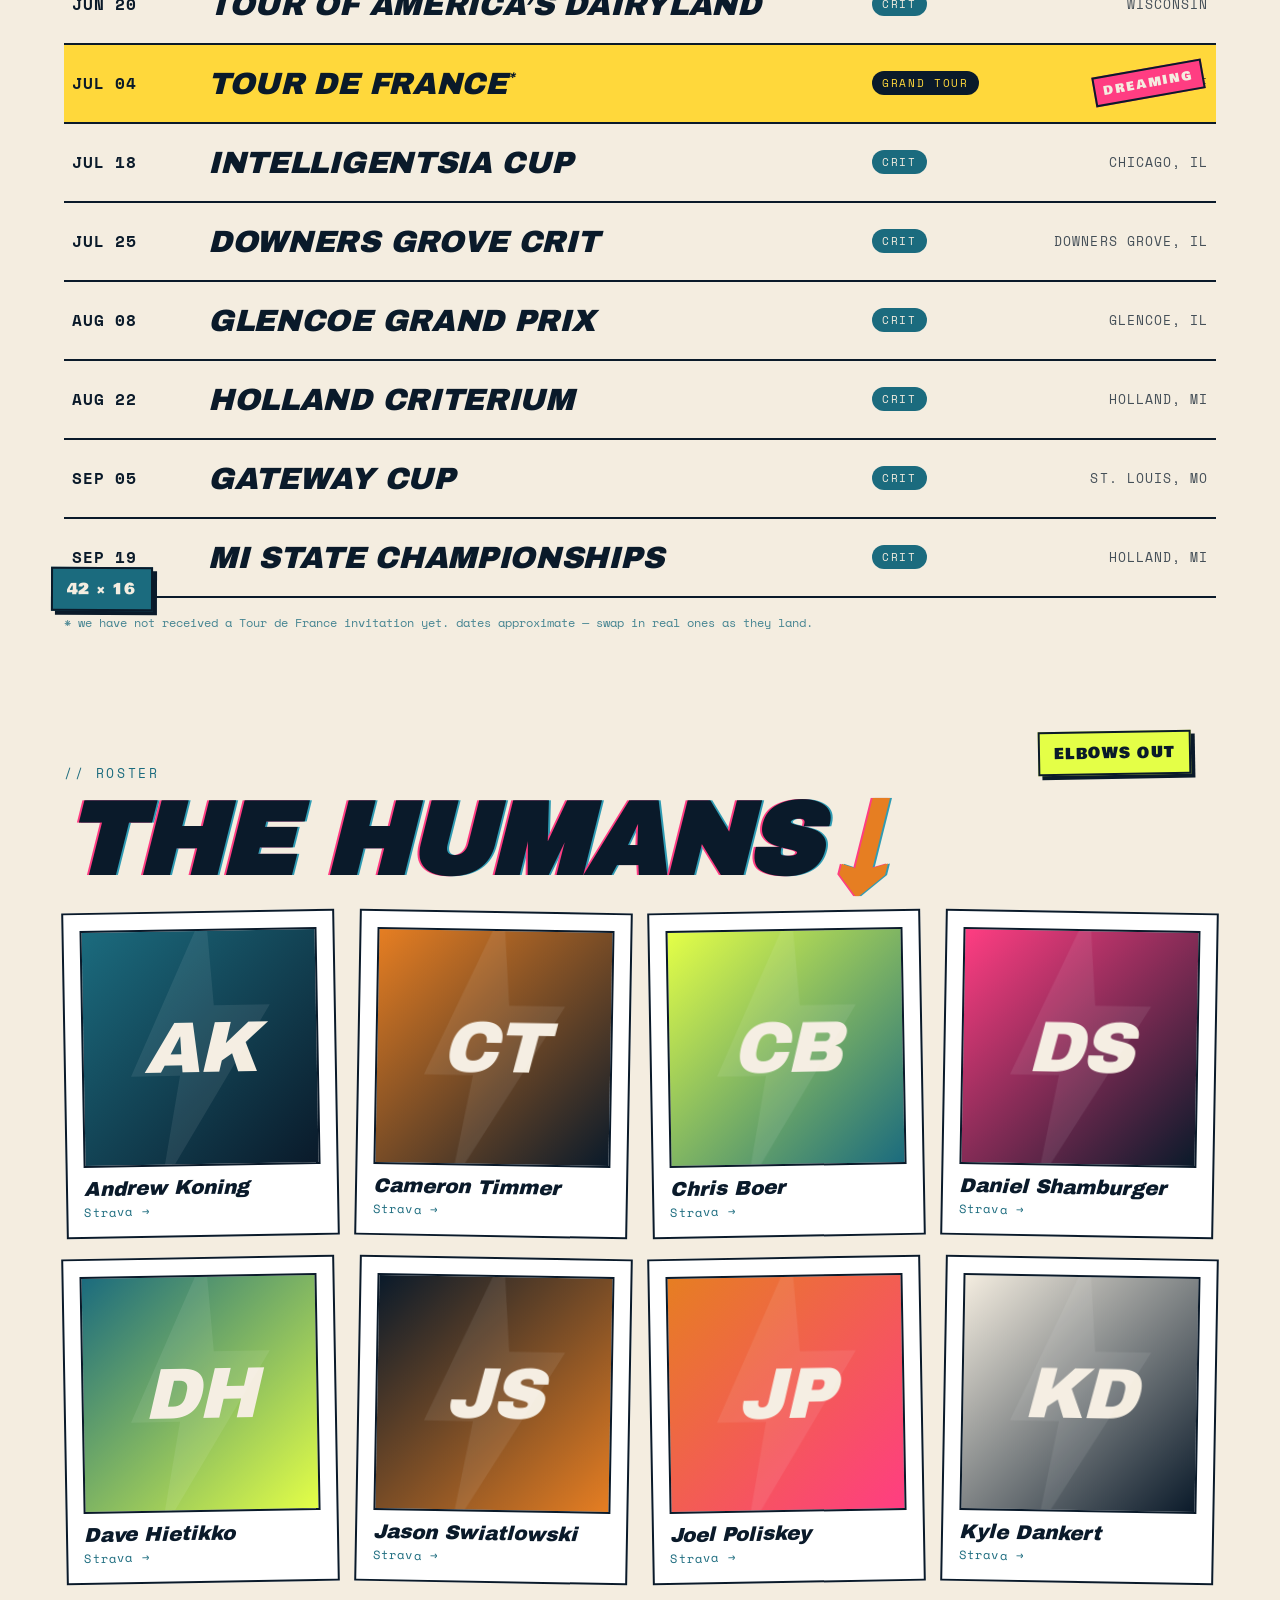
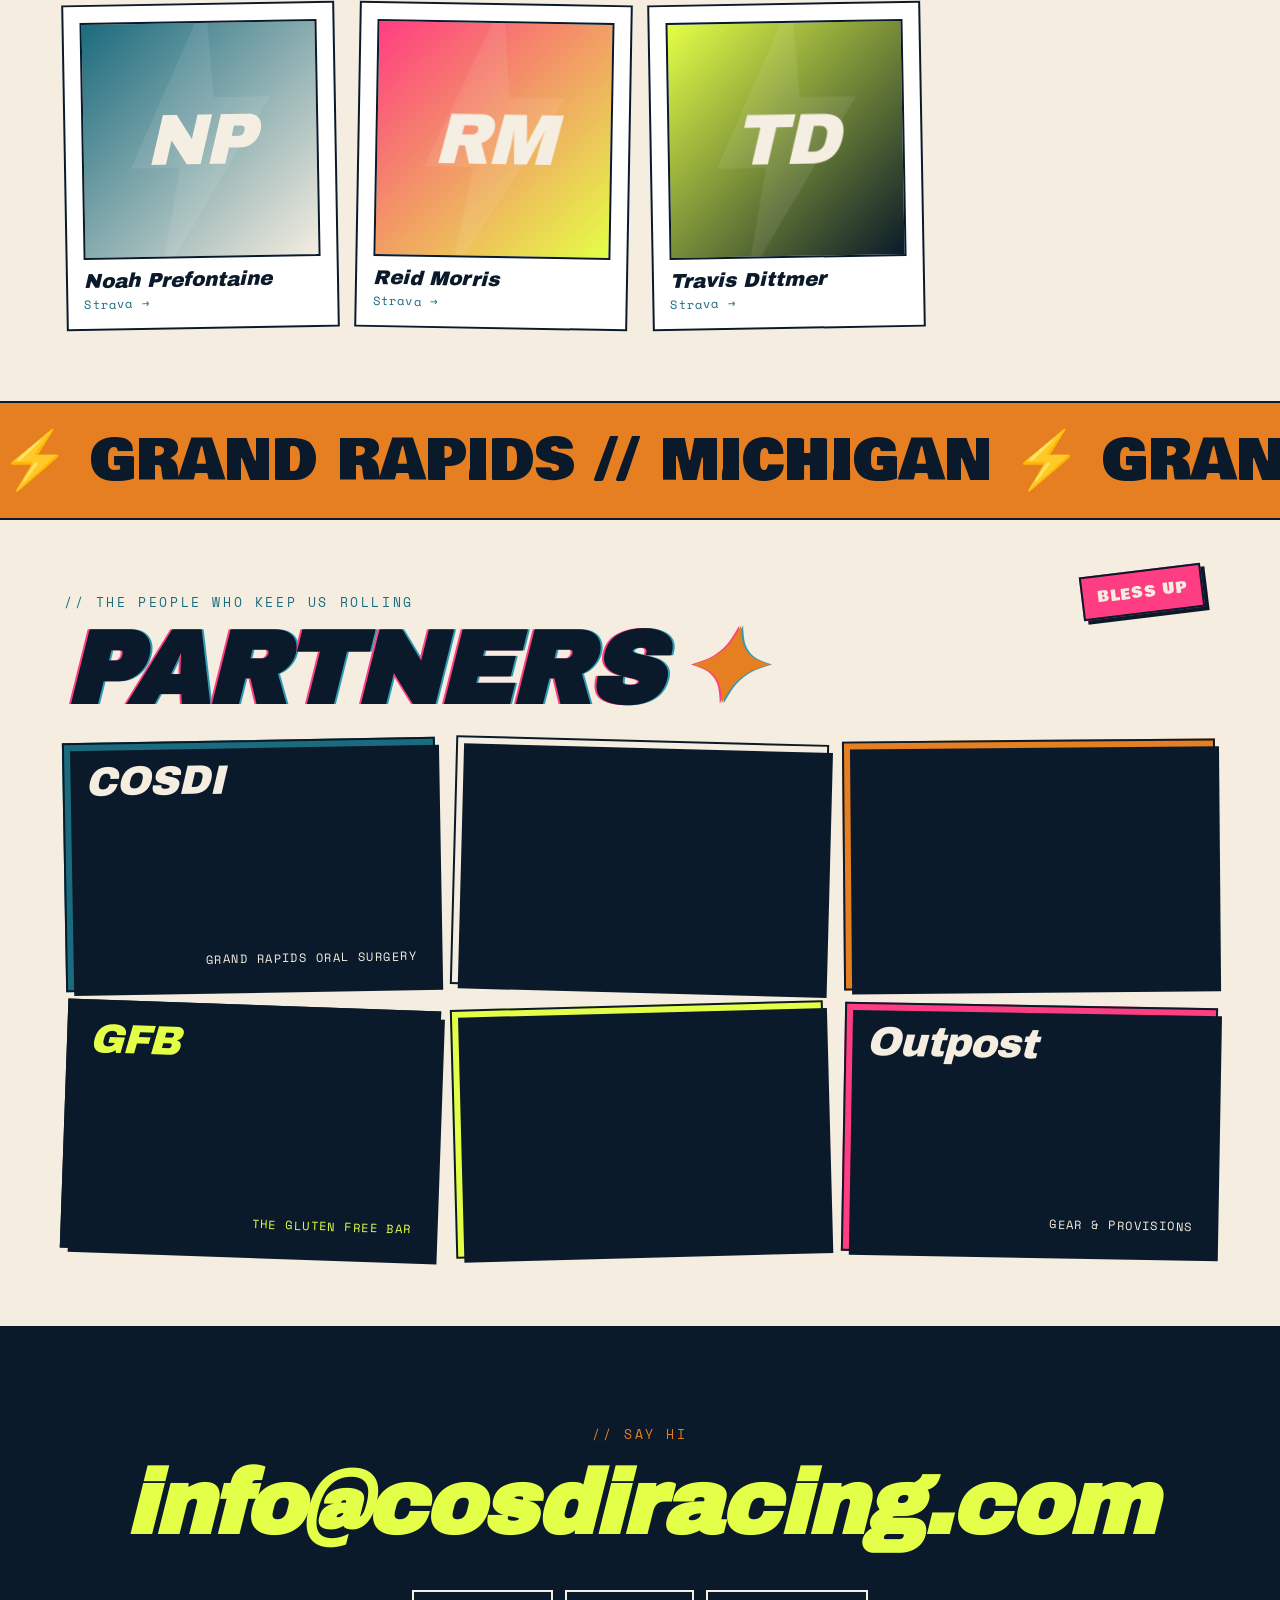
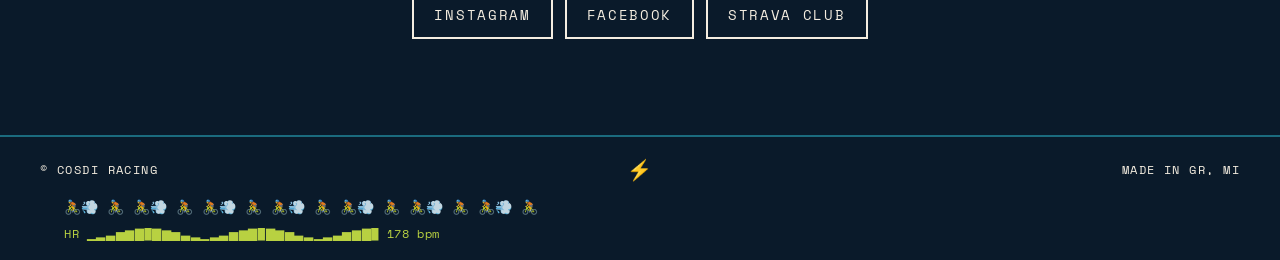
==== commit 9449f1af: "Weird pass 3 — more chaos - URGENT fake news ticker with blinking label - Giant tiled COSDI watermar" ====
--- a/index.html
+++ b/index.html
@@ -38,8 +38,24 @@
     <a href="#partners">PARTNERS</a>
     <a href="#connect">CONNECT</a>
   </nav>
-  <div class="topbar-right"></div>
+  <div class="topbar-right" id="visitorCounter">👁 VISITORS: <span id="vcount">0000042</span></div>
 </header>
+
+<!-- URGENT NEWS TICKER -->
+<div class="news-ticker" aria-hidden="true">
+  <div class="news-inner">
+    <span class="news-label">URGENT</span>
+    <div class="news-track">
+      <span>🚨 COSDI RIDER SEEN BUYING GAS STATION BANANA 14 MIN PRE-RACE ● </span>
+      <span>GROUP RIDE NEUTRALIZED BY DONUT SHOP ● </span>
+      <span>LOCAL CRIT DECIDED BY WHO REMEMBERED SUNSCREEN ● </span>
+      <span>⚡ MYSTERIOUS &ldquo;HOLD MY BEER&rdquo; HEARD ON LAP 12 ● </span>
+      <span>TEAM DIRECTOR DEMANDS EVERYONE LEARN TO CORNER ● </span>
+      <span>NEW BIBS ARRIVED, FIT QUESTIONABLE ● </span>
+      <span>COFFEE CONSUMPTION UP 400% SINCE MARCH ● </span>
+    </div>
+  </div>
+</div>
 
 <!-- HERO -->
 <section class="hero">
@@ -226,6 +242,8 @@
     <div class="foot-bolt">⚡</div>
     <div>MADE IN GR, MI</div>
   </div>
+  <pre class="peloton" aria-hidden="true">🚴💨 🚴 🚴💨 🚴 🚴💨 🚴 🚴💨 🚴 🚴💨 🚴 🚴💨 🚴 🚴💨 🚴</pre>
+  <pre class="hrbar" aria-hidden="true">HR ▁▂▃▅▆▇█▇▆▅▃▂▁▂▃▅▆▇█▇▆▅▃▂▁▂▃▅▆▇█ 178 bpm</pre>
 </footer>
 
 <script src="script.js"></script>
--- a/styles.css
+++ b/styles.css
@@ -440,6 +440,60 @@
 body.punk .sticker{background:var(--pink)!important;color:var(--acid)!important}
 body.punk .stamp{border-color:var(--acid);color:var(--acid)}
 
+/* URGENT news ticker */
+.news-ticker{
+  position:sticky;top:44px;z-index:49;
+  background:var(--pink);color:var(--cream);
+  border-bottom:2px solid var(--navy);
+  overflow:hidden;
+  font-family:"Space Mono",monospace;font-size:13px;letter-spacing:.05em;
+}
+.news-inner{display:flex;align-items:center;gap:0}
+.news-label{
+  flex:0 0 auto;padding:6px 14px;background:var(--navy);color:var(--acid);
+  font-family:"Bowlby One",sans-serif;font-size:13px;letter-spacing:.12em;
+  animation:blink 1.1s steps(2) infinite;
+}
+.news-track{
+  display:flex;white-space:nowrap;gap:40px;padding:6px 0;
+  animation:scroll 40s linear infinite;
+}
+@media (max-width:720px){.news-ticker{top:auto;position:relative;top:0}}
+
+/* giant COSDI watermark tiled across background */
+body::after{
+  content:"COSDI COSDI COSDI COSDI COSDI COSDI COSDI COSDI COSDI COSDI";
+  position:fixed;inset:-20%;z-index:-2;pointer-events:none;
+  font-family:"Archivo Black",sans-serif;font-style:italic;
+  font-size:24vw;line-height:.85;letter-spacing:-.04em;
+  color:var(--teal);opacity:.05;
+  transform:rotate(-12deg);
+  overflow:hidden;
+  word-spacing:20px;
+  white-space:normal;
+}
+
+/* footer extras */
+.peloton{
+  max-width:1200px;margin:12px auto 0;padding:0 24px;
+  font-family:"Space Mono",monospace;font-size:14px;letter-spacing:0;
+  color:var(--cream);opacity:.9;overflow:hidden;white-space:nowrap;
+  animation:slide-left 14s linear infinite;
+}
+.hrbar{
+  max-width:1200px;margin:8px auto 0;padding:0 24px;
+  font-family:"Space Mono",monospace;font-size:12px;letter-spacing:.05em;
+  color:var(--acid);opacity:.8;
+}
+@keyframes slide-left{from{transform:translateX(0)}to{transform:translateX(-40%)}}
+
+/* visitor counter */
+#visitorCounter{
+  font-family:"Space Mono",monospace;font-size:12px;letter-spacing:.12em;
+  color:var(--acid);
+}
+#vcount{color:var(--orange);font-weight:700}
+
 /* Tour de France row — yellow jersey energy */
 .race-tdf{
   background:#ffd83b;
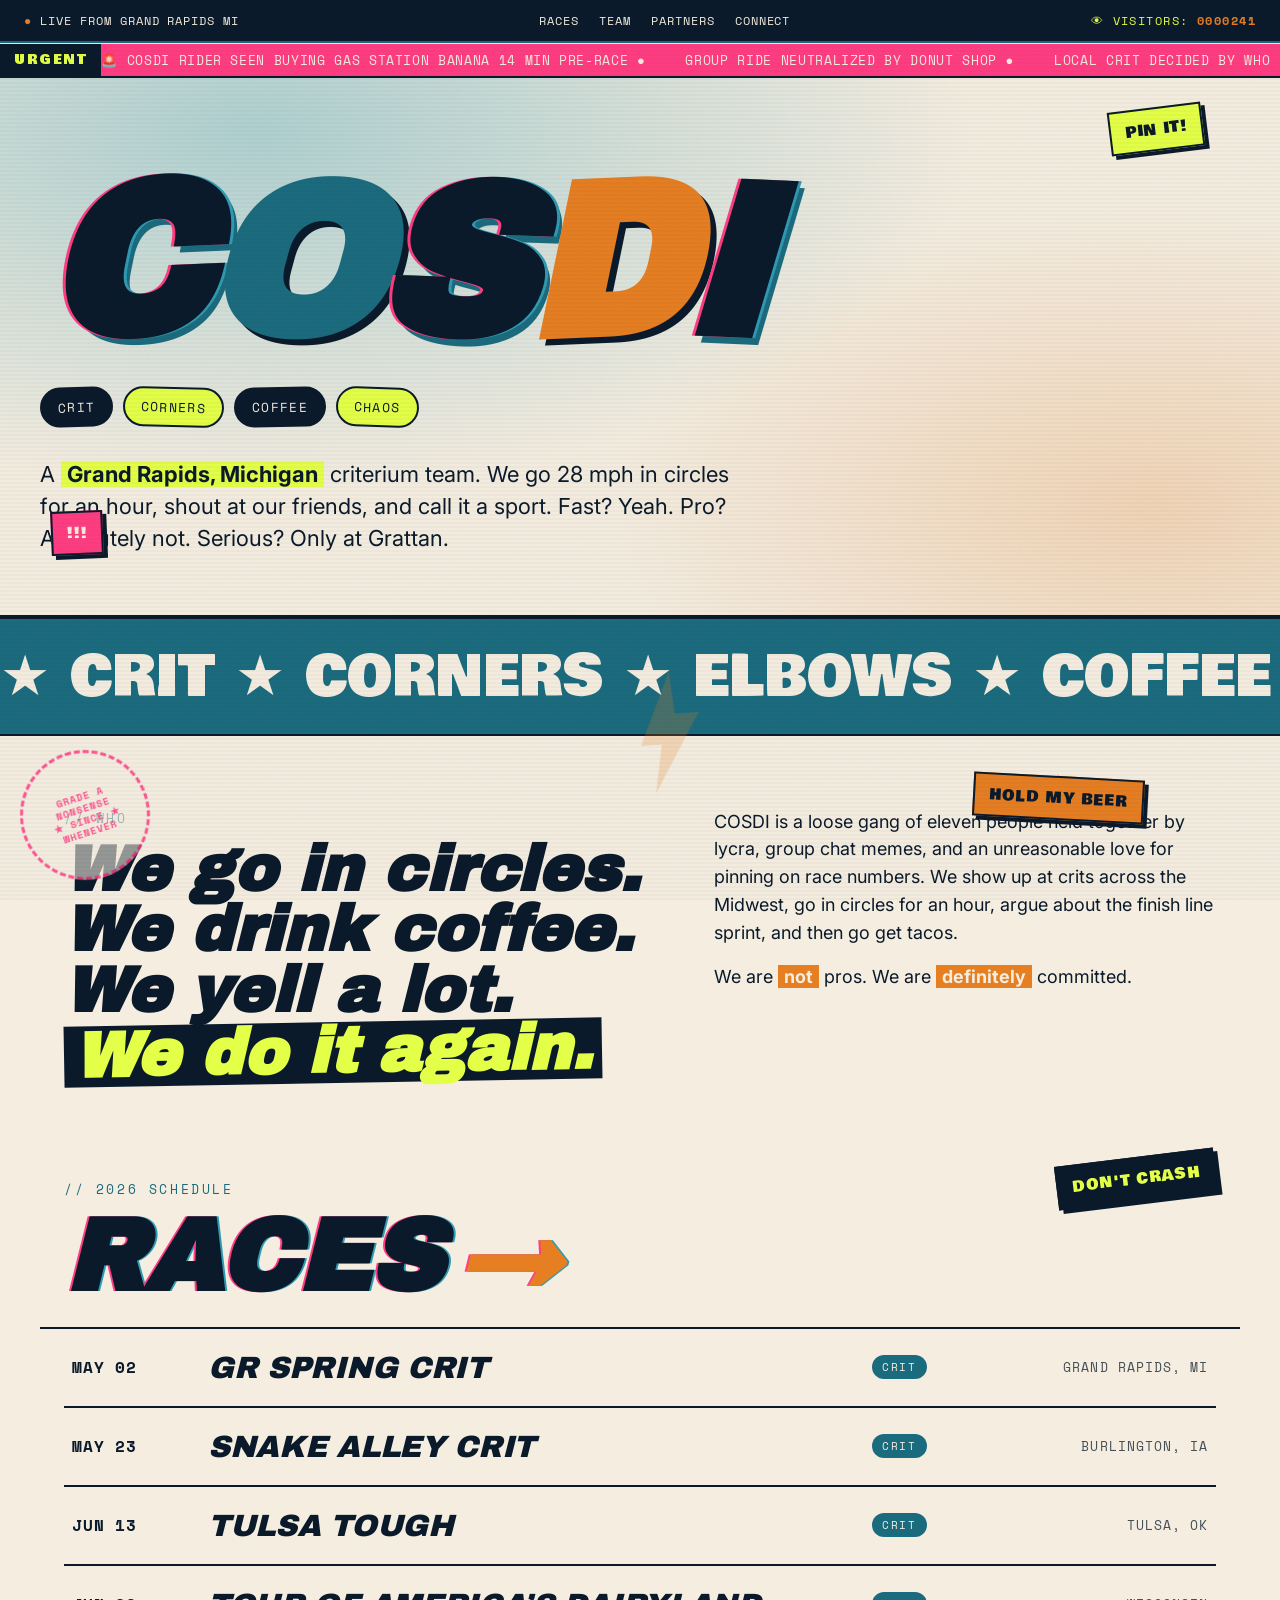
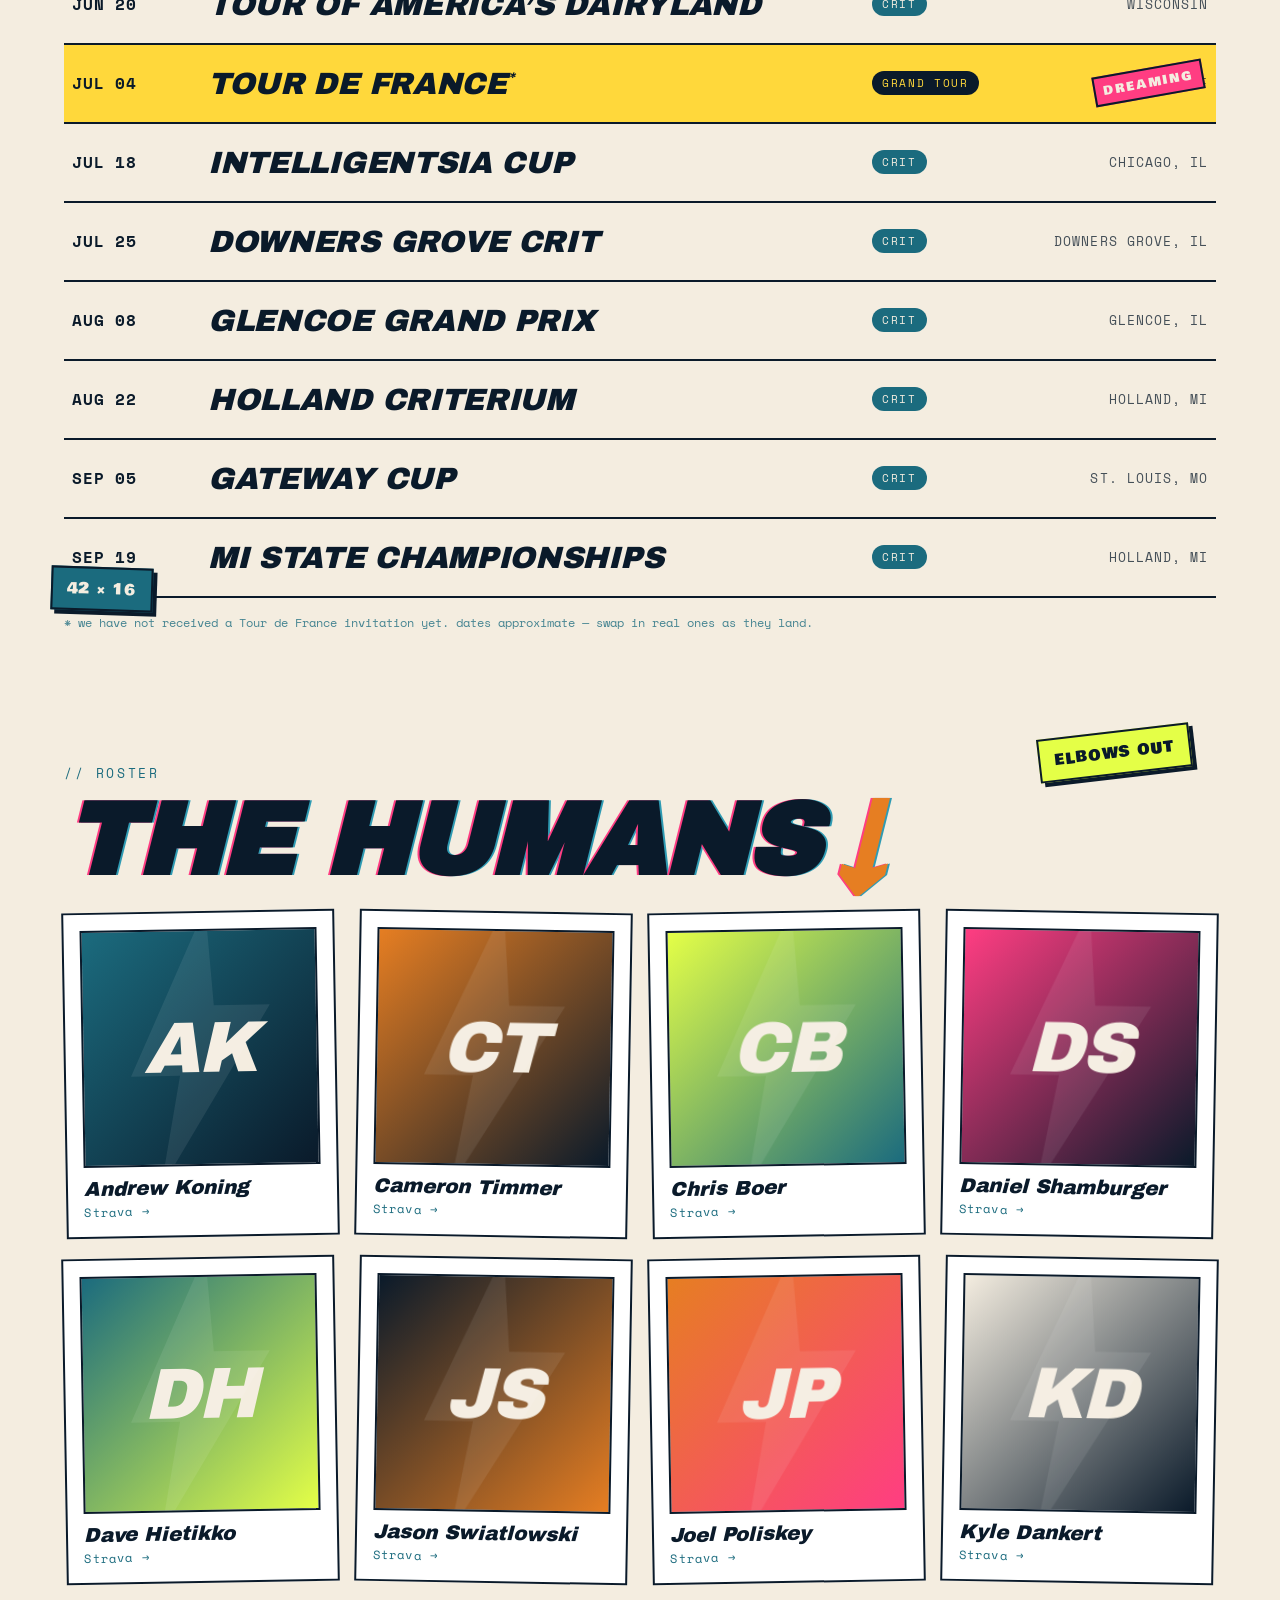
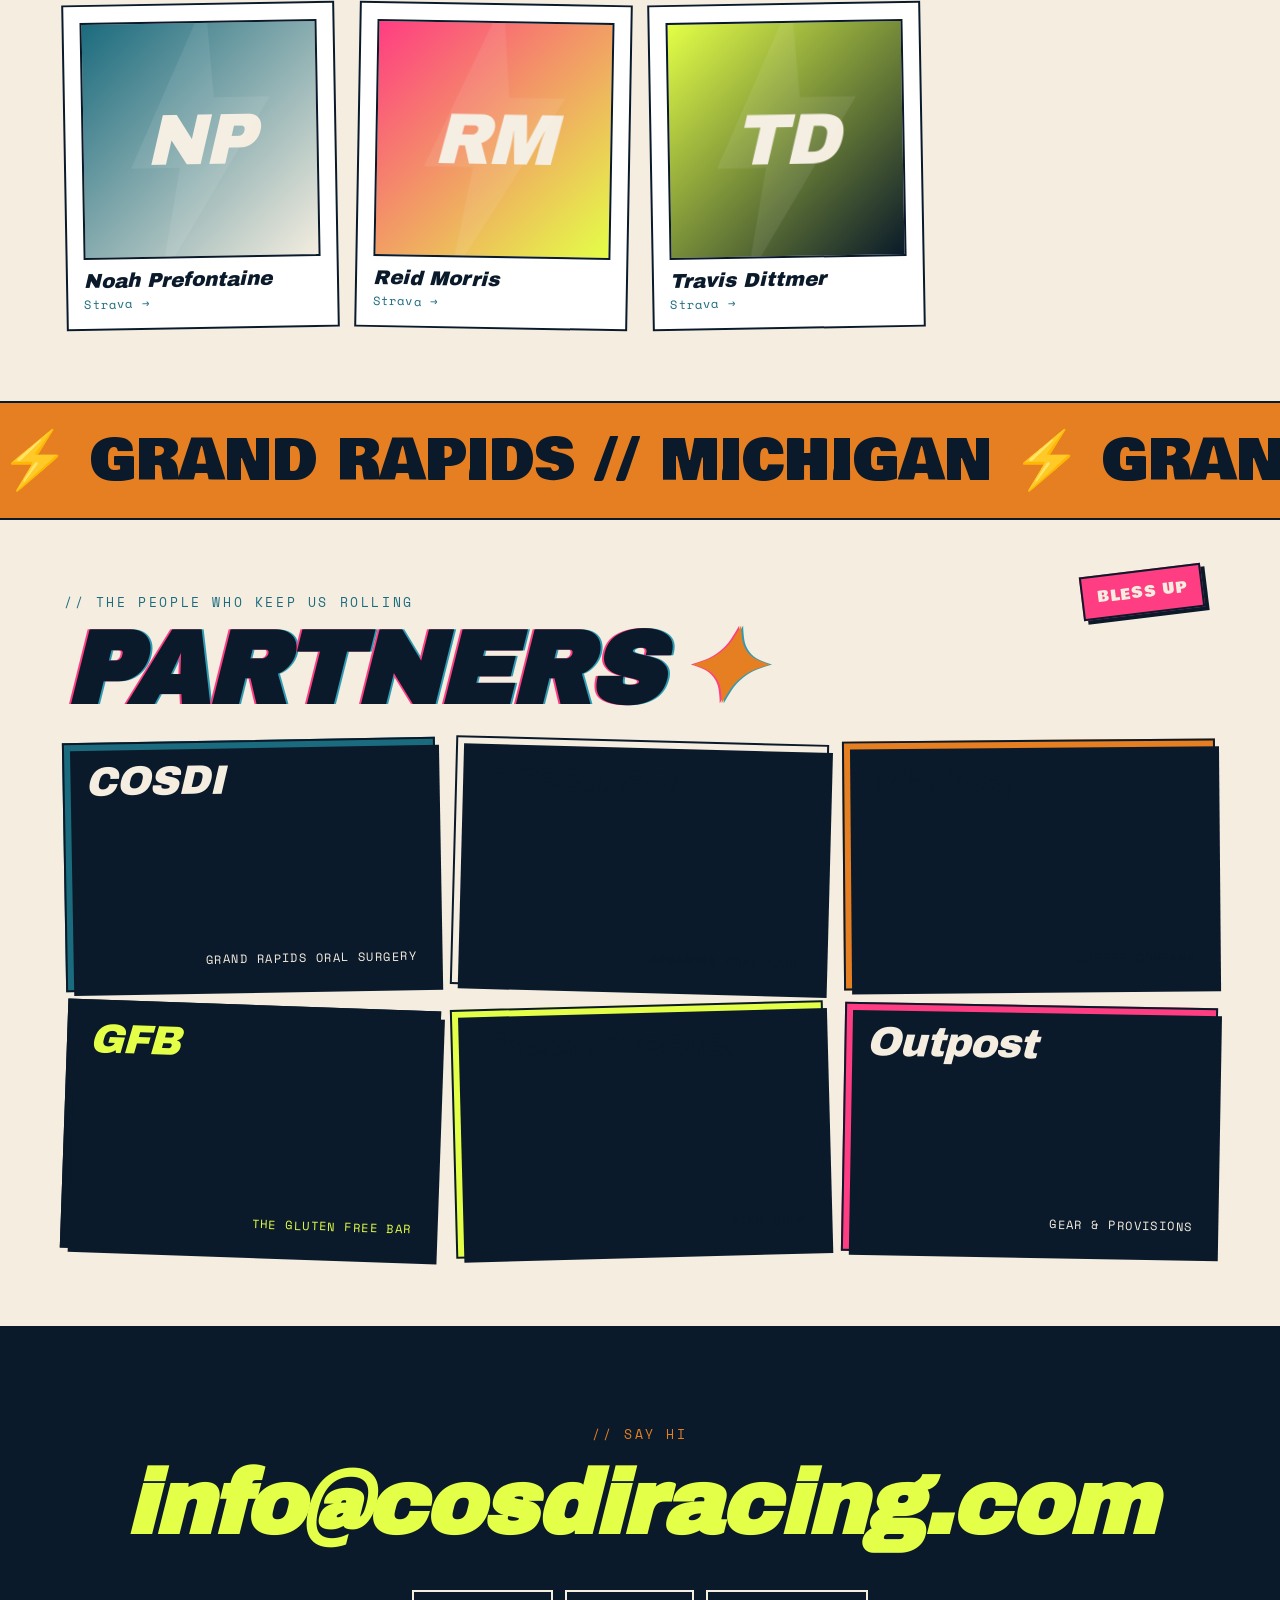
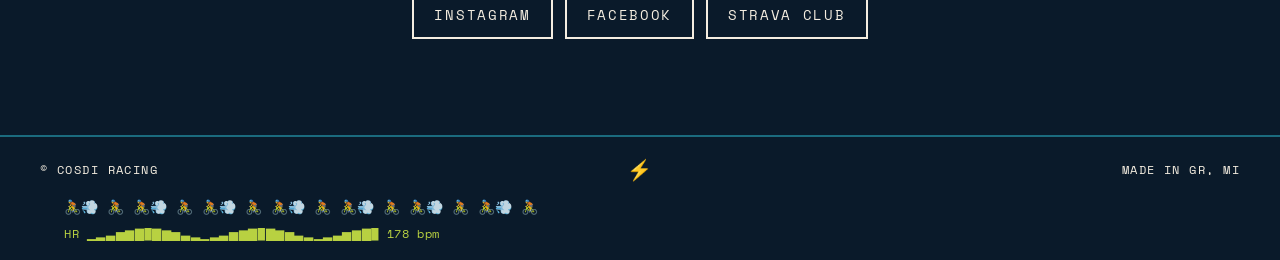
==== commit 995fef57: "Remove hero orbit ring Co-Authored-By: Claude Opus 4.7 (1M context) <noreply@anthropic.com>" ====
--- a/index.html
+++ b/index.html
@@ -59,14 +59,6 @@
 
 <!-- HERO -->
 <section class="hero">
-  <!-- orbit ring -->
-  <svg class="orbit" viewBox="0 0 340 340" aria-hidden="true">
-    <defs>
-      <path id="orbitPath" d="M 170,170 m -140,0 a 140,140 0 1,1 280,0 a 140,140 0 1,1 -280,0"/>
-    </defs>
-    <text><textPath href="#orbitPath">★ GRAND RAPIDS ★ MICHIGAN ★ CRITERIUM ★ RACING ★ GRAND RAPIDS ★ MICHIGAN ★</textPath></text>
-  </svg>
-
   <!-- hero stickers -->
   <div class="sticker wobble" style="top:30px;right:6%">PIN IT!</div>
   <div class="sticker red" style="bottom:60px;left:4%">!!!</div>
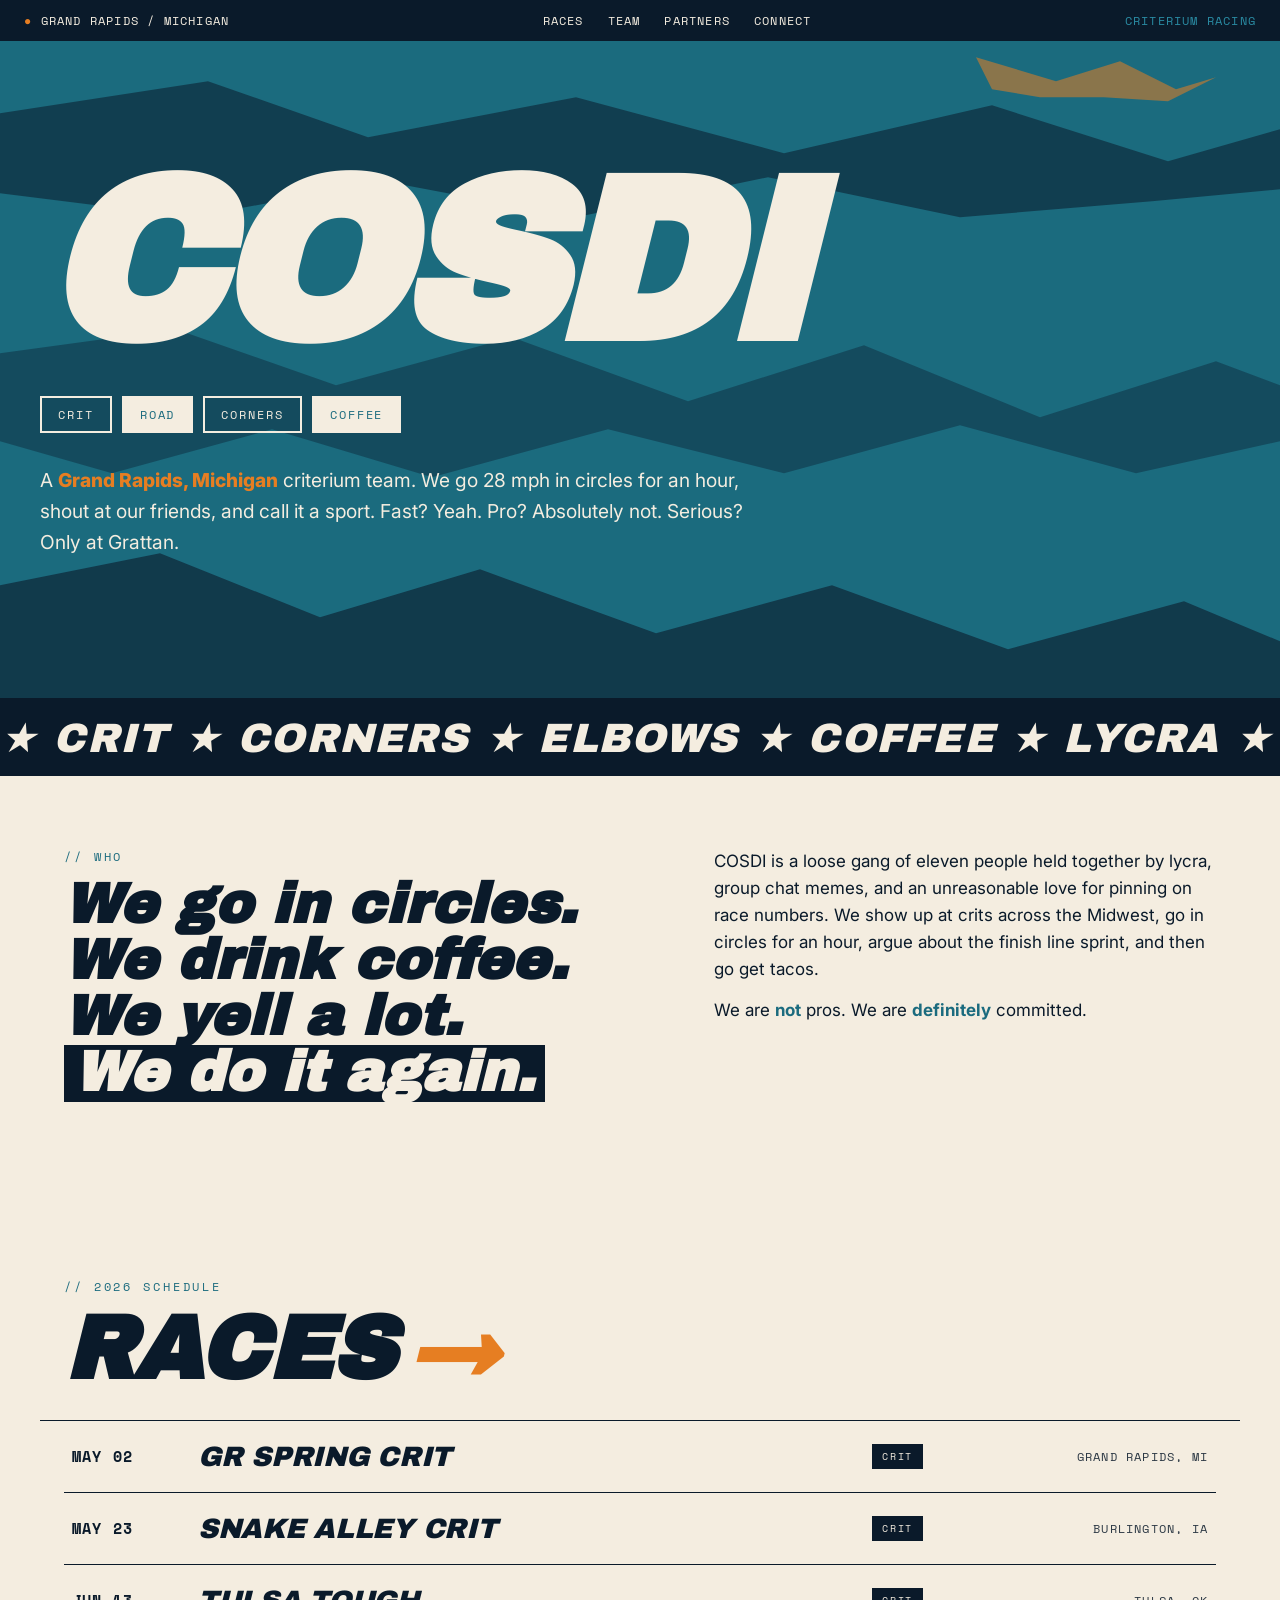
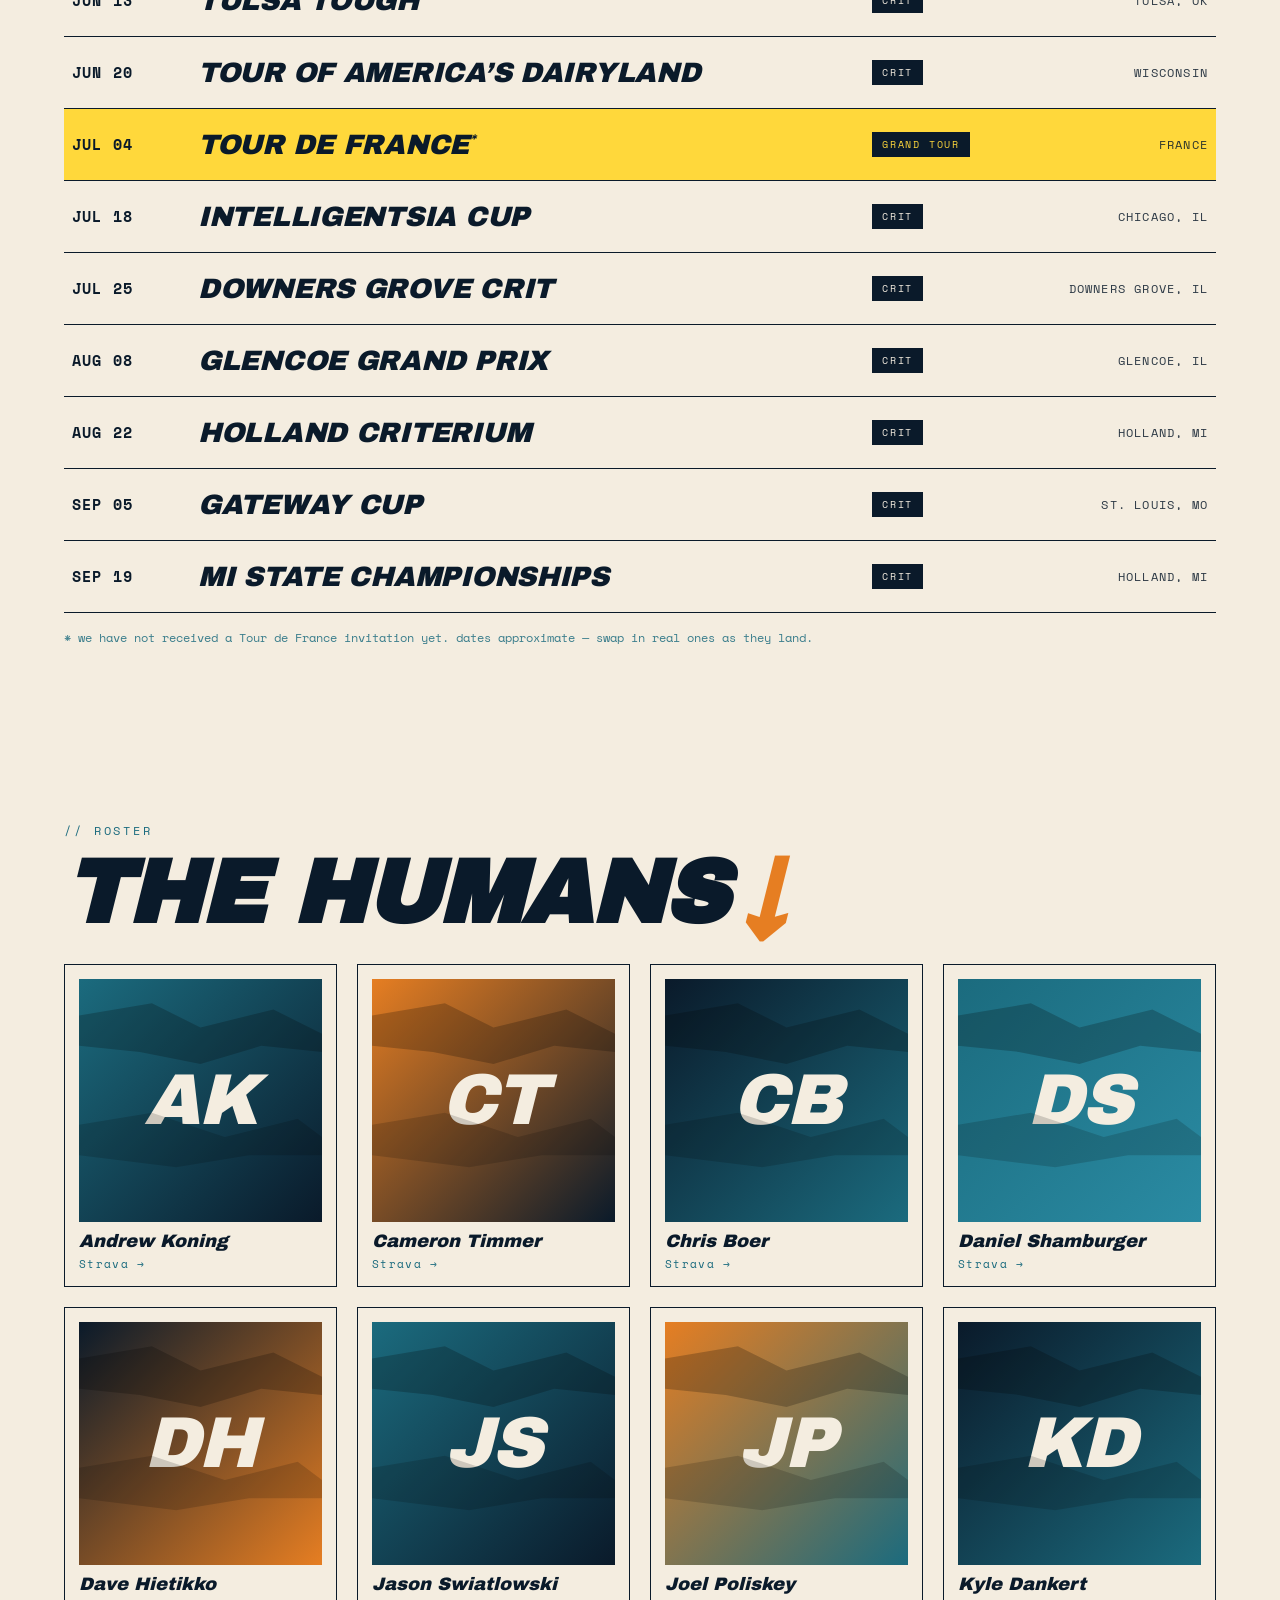
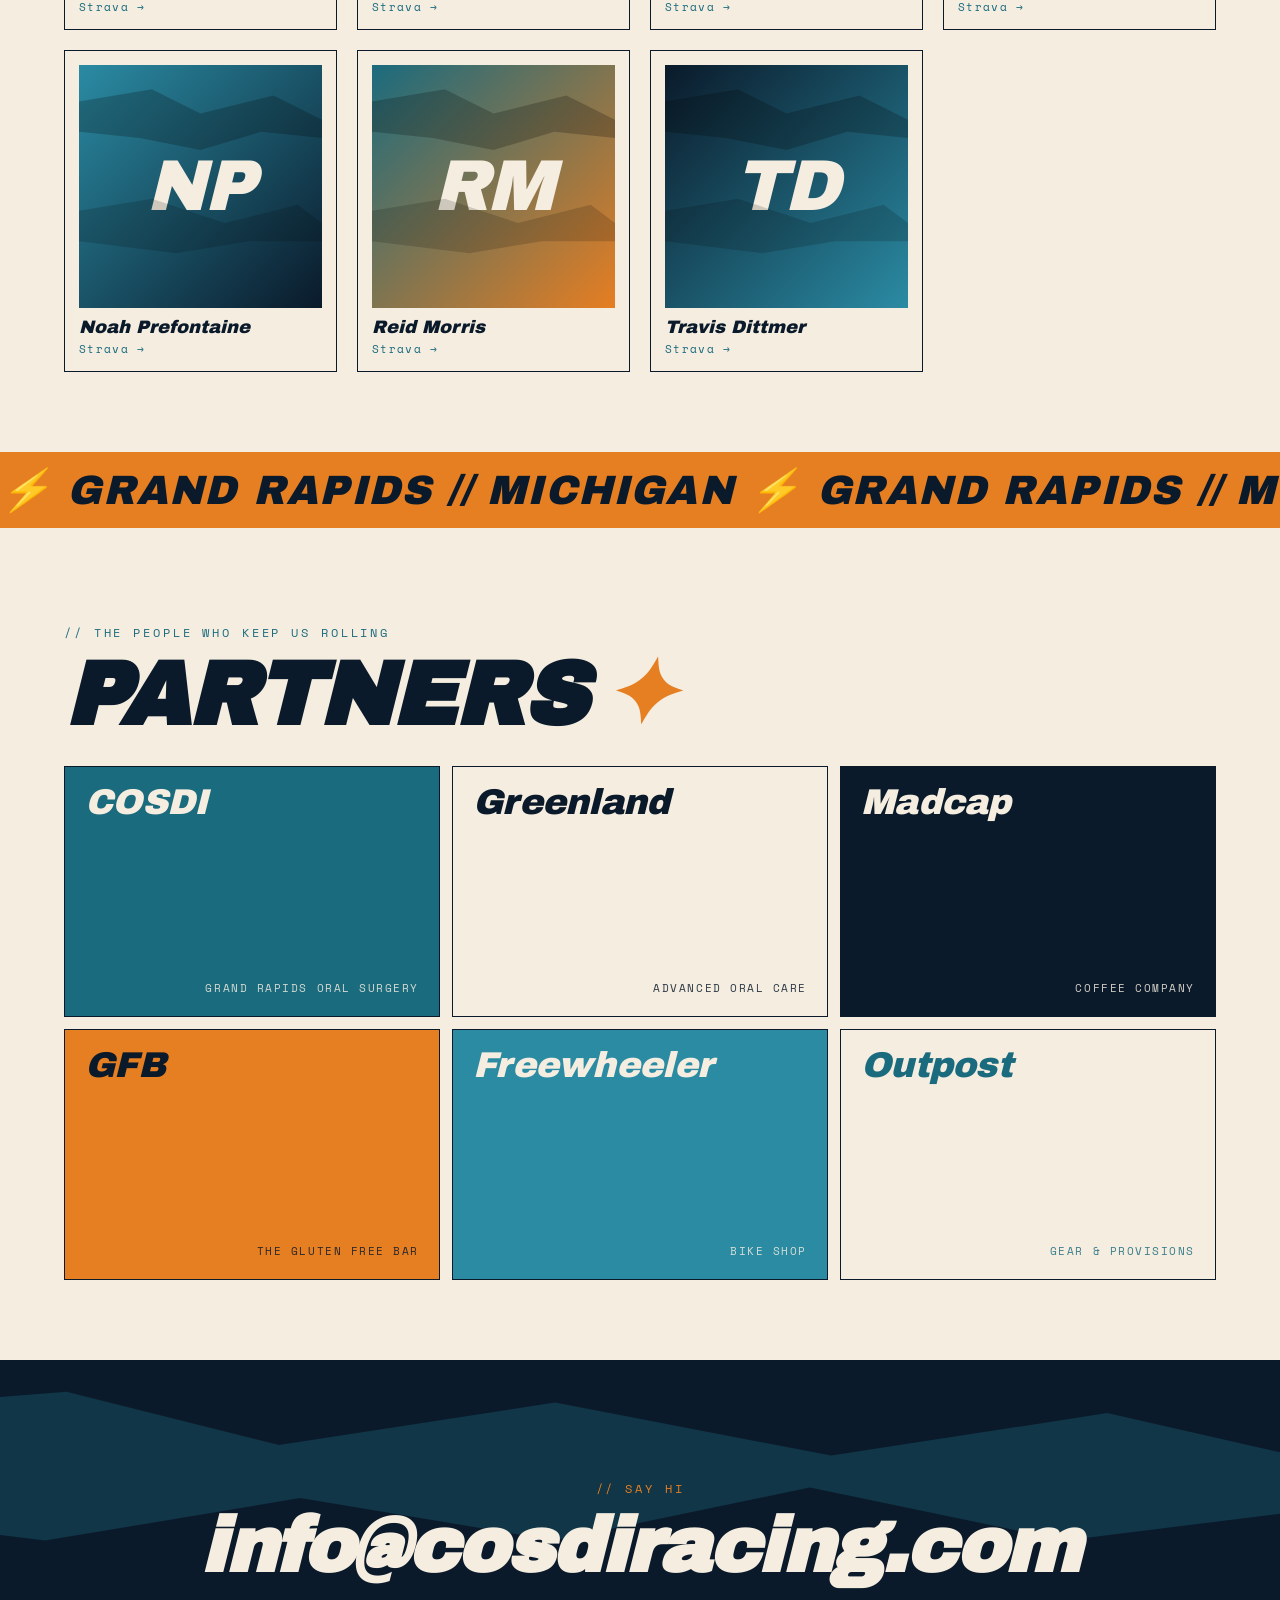
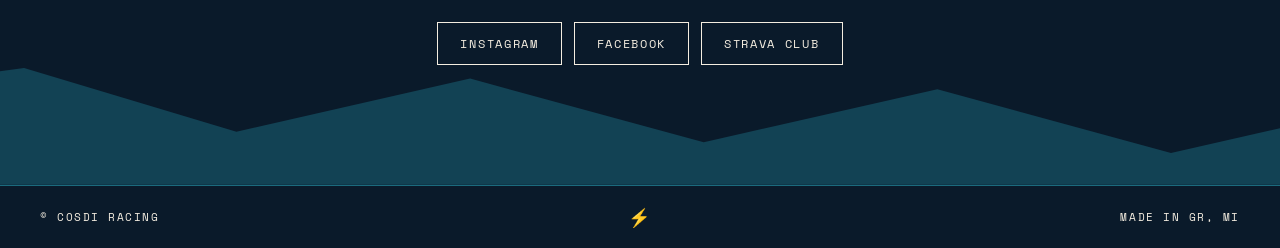
==== commit c1ed87bf: "Dial back chaos; integrate kit design language - Strip pink and acid-yellow; palette locked to kit (" ====
--- a/index.html
+++ b/index.html
@@ -4,33 +4,18 @@
 <meta charset="UTF-8" />
 <meta name="viewport" content="width=device-width, initial-scale=1.0" />
 <title>COSDI RACING // GR MI</title>
-<meta name="description" content="COSDI Racing — Grand Rapids MI cycling team. Road, gravel, MTB. Since forever. Still at it." />
+<meta name="description" content="COSDI Racing — Grand Rapids, Michigan criterium team." />
 <link rel="preconnect" href="https://fonts.googleapis.com">
 <link rel="preconnect" href="https://fonts.gstatic.com" crossorigin>
-<link href="https://fonts.googleapis.com/css2?family=Archivo+Black&family=Bowlby+One&family=Space+Mono:wght@400;700&family=Inter:wght@400;600;800&display=swap" rel="stylesheet">
+<link href="https://fonts.googleapis.com/css2?family=Archivo+Black&family=Space+Mono:wght@400;700&family=Inter:wght@400;600;800&display=swap" rel="stylesheet">
 <link rel="stylesheet" href="styles.css" />
 </head>
 <body>
 
-<!-- noise overlay -->
-<div class="noise" aria-hidden="true"></div>
-
-<!-- custom cursor -->
-<div class="cursor" id="cursor" aria-hidden="true"></div>
-<div class="cursor-dot" id="cursorDot" aria-hidden="true"></div>
-
-<!-- fake approval stamp -->
-<div class="stamp" aria-hidden="true">GRADE A<br/>NONSENSE<br/>★ SINCE ★<br/>WHENEVER</div>
-
-<!-- floating lightning bolts decor -->
-<svg class="bolt bolt-1" viewBox="0 0 40 80" aria-hidden="true"><path d="M22 0 L0 48 L14 48 L8 80 L40 28 L24 28 Z" fill="currentColor"/></svg>
-<svg class="bolt bolt-2" viewBox="0 0 40 80" aria-hidden="true"><path d="M22 0 L0 48 L14 48 L8 80 L40 28 L24 28 Z" fill="currentColor"/></svg>
-<svg class="bolt bolt-3" viewBox="0 0 40 80" aria-hidden="true"><path d="M22 0 L0 48 L14 48 L8 80 L40 28 L24 28 Z" fill="currentColor"/></svg>
-
 <!-- TOP BAR -->
 <header class="topbar">
   <div class="topbar-left">
-    <span class="blink">●</span>&nbsp;LIVE FROM GRAND RAPIDS MI
+    <span class="blink">●</span>&nbsp;GRAND RAPIDS / MICHIGAN
   </div>
   <nav class="topnav">
     <a href="#races">RACES</a>
@@ -38,57 +23,43 @@
     <a href="#partners">PARTNERS</a>
     <a href="#connect">CONNECT</a>
   </nav>
-  <div class="topbar-right" id="visitorCounter">👁 VISITORS: <span id="vcount">0000042</span></div>
+  <div class="topbar-right">CRITERIUM RACING</div>
 </header>
-
-<!-- URGENT NEWS TICKER -->
-<div class="news-ticker" aria-hidden="true">
-  <div class="news-inner">
-    <span class="news-label">URGENT</span>
-    <div class="news-track">
-      <span>🚨 COSDI RIDER SEEN BUYING GAS STATION BANANA 14 MIN PRE-RACE ● </span>
-      <span>GROUP RIDE NEUTRALIZED BY DONUT SHOP ● </span>
-      <span>LOCAL CRIT DECIDED BY WHO REMEMBERED SUNSCREEN ● </span>
-      <span>⚡ MYSTERIOUS &ldquo;HOLD MY BEER&rdquo; HEARD ON LAP 12 ● </span>
-      <span>TEAM DIRECTOR DEMANDS EVERYONE LEARN TO CORNER ● </span>
-      <span>NEW BIBS ARRIVED, FIT QUESTIONABLE ● </span>
-      <span>COFFEE CONSUMPTION UP 400% SINCE MARCH ● </span>
-    </div>
-  </div>
-</div>
 
 <!-- HERO -->
 <section class="hero">
-  <!-- hero stickers -->
-  <div class="sticker wobble" style="top:30px;right:6%">PIN IT!</div>
-  <div class="sticker red" style="bottom:60px;left:4%">!!!</div>
+  <div class="hero-shards" aria-hidden="true">
+    <svg viewBox="0 0 1600 900" preserveAspectRatio="xMidYMid slice" xmlns="http://www.w3.org/2000/svg">
+      <polygon points="0,130 260,90 460,160 720,110 980,180 1240,120 1460,190 1600,150 1600,225 1440,240 1200,260 960,210 720,260 480,215 240,260 0,230" fill="#0a1a2a" fill-opacity=".55"/>
+      <polygon points="0,430 220,400 420,470 640,410 860,490 1080,420 1300,510 1520,440 1600,470 1600,540 1420,580 1200,520 980,580 760,525 540,585 340,525 140,580 0,540" fill="#0a1a2a" fill-opacity=".38"/>
+      <polygon points="0,720 200,680 400,760 600,700 820,780 1040,720 1260,800 1480,740 1600,790 1600,900 0,900" fill="#0a1a2a" fill-opacity=".6"/>
+      <polygon points="1220,60 1320,90 1400,65 1470,100 1520,85 1460,115 1380,110 1300,110 1240,100" fill="#e67e22" fill-opacity=".55"/>
+    </svg>
+  </div>
 
   <div class="hero-stack">
-    <h1 class="wordmark" aria-label="COSDI">
-      <span class="w w1">C</span><span class="w w2">O</span><span class="w w3">S</span><span class="w w4">D</span><span class="w w5">I</span>
-    </h1>
+    <h1 class="wordmark">COSDI</h1>
     <div class="hero-sub">
       <span class="pill">CRIT</span>
-      <span class="pill alt">CORNERS</span>
-      <span class="pill">COFFEE</span>
-      <span class="pill alt">CHAOS</span>
+      <span class="pill alt">ROAD</span>
+      <span class="pill">CORNERS</span>
+      <span class="pill alt">COFFEE</span>
     </div>
     <p class="hero-tag">A <b>Grand Rapids, Michigan</b> criterium team. We go 28 mph in circles for an hour, shout at our friends, and call it a sport. Fast? Yeah. Pro? Absolutely not. Serious? Only at Grattan.</p>
   </div>
 </section>
 
 <!-- MARQUEE -->
-<div class="marquee" role="presentation" aria-hidden="true">
+<div class="marquee" aria-hidden="true">
   <div class="marquee-track">
-    <span>★ CRIT ★ CORNERS ★ ELBOWS ★ COFFEE ★ LYCRA ★ SPRINTS ★ CRITERIUMS ★ VIBES ★</span>
-    <span>★ CRIT ★ CORNERS ★ ELBOWS ★ COFFEE ★ LYCRA ★ SPRINTS ★ CRITERIUMS ★ VIBES ★</span>
-    <span>★ CRIT ★ CORNERS ★ ELBOWS ★ COFFEE ★ LYCRA ★ SPRINTS ★ CRITERIUMS ★ VIBES ★</span>
+    <span>★ CRIT ★ CORNERS ★ ELBOWS ★ COFFEE ★ LYCRA ★ SPRINTS ★ CRITERIUMS ★ GRAND RAPIDS ★</span>
+    <span>★ CRIT ★ CORNERS ★ ELBOWS ★ COFFEE ★ LYCRA ★ SPRINTS ★ CRITERIUMS ★ GRAND RAPIDS ★</span>
+    <span>★ CRIT ★ CORNERS ★ ELBOWS ★ COFFEE ★ LYCRA ★ SPRINTS ★ CRITERIUMS ★ GRAND RAPIDS ★</span>
   </div>
 </div>
 
 <!-- ABOUT -->
 <section class="about">
-  <div class="sticker orange" style="top:40px;right:8%">HOLD MY BEER</div>
   <div class="about-grid">
     <div class="about-left">
       <p class="section-kicker">// WHO</p>
@@ -103,8 +74,6 @@
 
 <!-- RACES -->
 <section class="races" id="races">
-  <div class="sticker navy wobble" style="top:50px;right:5%">DON'T CRASH</div>
-  <div class="sticker teal" style="bottom:80px;left:4%">42 × 16</div>
   <div class="sec-head">
     <p class="section-kicker">// 2026 SCHEDULE</p>
     <h2 class="big-head">RACES<span class="arr">→</span></h2>
@@ -127,7 +96,6 @@
 
 <!-- TEAM -->
 <section class="team" id="team">
-  <div class="sticker" style="top:40px;right:7%">ELBOWS OUT</div>
   <div class="sec-head">
     <p class="section-kicker">// ROSTER</p>
     <h2 class="big-head">THE HUMANS<span class="arr">↓</span></h2>
@@ -143,47 +111,47 @@
       <div class="rider-name">Cameron Timmer</div>
       <div class="rider-meta">Strava →</div>
     </a>
-    <a class="rider" data-strava="#" style="--c1:#e4ff47;--c2:#1b6b7e">
+    <a class="rider" data-strava="#" style="--c1:#0a1a2a;--c2:#1b6b7e">
       <div class="rider-face"><span>CB</span></div>
       <div class="rider-name">Chris Boer</div>
       <div class="rider-meta">Strava →</div>
     </a>
-    <a class="rider" data-strava="#" style="--c1:#ff3d82;--c2:#0a1a2a">
+    <a class="rider" data-strava="#" style="--c1:#1b6b7e;--c2:#2a8ba3">
       <div class="rider-face"><span>DS</span></div>
       <div class="rider-name">Daniel Shamburger</div>
       <div class="rider-meta">Strava →</div>
     </a>
-    <a class="rider" data-strava="#" style="--c1:#1b6b7e;--c2:#e4ff47">
+    <a class="rider" data-strava="#" style="--c1:#0a1a2a;--c2:#e67e22">
       <div class="rider-face"><span>DH</span></div>
       <div class="rider-name">Dave Hietikko</div>
       <div class="rider-meta">Strava →</div>
     </a>
-    <a class="rider" data-strava="#" style="--c1:#0a1a2a;--c2:#e67e22">
+    <a class="rider" data-strava="#" style="--c1:#1b6b7e;--c2:#0a1a2a">
       <div class="rider-face"><span>JS</span></div>
       <div class="rider-name">Jason Swiatlowski</div>
       <div class="rider-meta">Strava →</div>
     </a>
-    <a class="rider" data-strava="#" style="--c1:#e67e22;--c2:#ff3d82">
+    <a class="rider" data-strava="#" style="--c1:#e67e22;--c2:#1b6b7e">
       <div class="rider-face"><span>JP</span></div>
       <div class="rider-name">Joel Poliskey</div>
       <div class="rider-meta">Strava →</div>
     </a>
-    <a class="rider" data-strava="#" style="--c1:#f4ede0;--c2:#0a1a2a">
+    <a class="rider" data-strava="#" style="--c1:#0a1a2a;--c2:#1b6b7e">
       <div class="rider-face"><span>KD</span></div>
       <div class="rider-name">Kyle Dankert</div>
       <div class="rider-meta">Strava →</div>
     </a>
-    <a class="rider" data-strava="#" style="--c1:#1b6b7e;--c2:#f4ede0">
+    <a class="rider" data-strava="#" style="--c1:#2a8ba3;--c2:#0a1a2a">
       <div class="rider-face"><span>NP</span></div>
       <div class="rider-name">Noah Prefontaine</div>
       <div class="rider-meta">Strava →</div>
     </a>
-    <a class="rider" data-strava="#" style="--c1:#ff3d82;--c2:#e4ff47">
+    <a class="rider" data-strava="#" style="--c1:#1b6b7e;--c2:#e67e22">
       <div class="rider-face"><span>RM</span></div>
       <div class="rider-name">Reid Morris</div>
       <div class="rider-meta">Strava →</div>
     </a>
-    <a class="rider" data-strava="#" style="--c1:#e4ff47;--c2:#0a1a2a">
+    <a class="rider" data-strava="#" style="--c1:#0a1a2a;--c2:#2a8ba3">
       <div class="rider-face"><span>TD</span></div>
       <div class="rider-name">Travis Dittmer</div>
       <div class="rider-meta">Strava →</div>
@@ -201,7 +169,6 @@
 
 <!-- PARTNERS -->
 <section class="partners" id="partners">
-  <div class="sticker red wobble" style="top:50px;right:6%">BLESS UP</div>
   <div class="sec-head">
     <p class="section-kicker">// THE PEOPLE WHO KEEP US ROLLING</p>
     <h2 class="big-head">PARTNERS<span class="arr">✦</span></h2>
@@ -218,6 +185,12 @@
 
 <!-- CONNECT -->
 <section class="connect" id="connect">
+  <div class="connect-shards" aria-hidden="true">
+    <svg viewBox="0 0 1600 400" preserveAspectRatio="xMidYMid slice" xmlns="http://www.w3.org/2000/svg">
+      <polygon points="0,50 260,30 460,80 720,40 980,90 1240,50 1460,100 1600,70 1600,130 1440,140 1200,170 960,120 720,170 480,130 240,170 0,140" fill="#1b6b7e" fill-opacity=".35"/>
+      <polygon points="0,320 220,290 420,350 640,300 860,360 1080,310 1300,370 1520,320 1600,350 1600,400 0,400" fill="#1b6b7e" fill-opacity=".5"/>
+    </svg>
+  </div>
   <p class="section-kicker">// SAY HI</p>
   <h2 class="email-giant"><a href="mailto:info@cosdiracing.com">info@cosdiracing.com</a></h2>
   <div class="socials">
@@ -234,8 +207,6 @@
     <div class="foot-bolt">⚡</div>
     <div>MADE IN GR, MI</div>
   </div>
-  <pre class="peloton" aria-hidden="true">🚴💨 🚴 🚴💨 🚴 🚴💨 🚴 🚴💨 🚴 🚴💨 🚴 🚴💨 🚴 🚴💨 🚴</pre>
-  <pre class="hrbar" aria-hidden="true">HR ▁▂▃▅▆▇█▇▆▅▃▂▁▂▃▅▆▇█▇▆▅▃▂▁▂▃▅▆▇█ 178 bpm</pre>
 </footer>
 
 <script src="script.js"></script>
--- a/styles.css
+++ b/styles.css
@@ -1,30 +1,23 @@
-/* ======= COSDI RACING // funky edition ======= */
+/* ======= COSDI RACING ======= */
 
 :root{
-  --teal:#1b6b7e;
-  --teal-bright:#2f9bb3;
+  --teal:#1b6b7e;          /* Acciaio 547 reference from kit */
+  --teal-bright:#2a8ba3;
   --navy:#0a1a2a;
   --cream:#f4ede0;
+  --white:#ffffff;
   --orange:#e67e22;
-  --pink:#ff3d82;
-  --acid:#e4ff47;
-  --white:#ffffff;
+  --tdf:#ffd83b;
 }
 
 *{box-sizing:border-box;margin:0;padding:0}
-html,body{background:var(--cream);color:var(--navy);font-family:"Inter",system-ui,sans-serif;overflow-x:hidden}
+html,body{
+  background:var(--cream);color:var(--navy);
+  font-family:"Inter",system-ui,sans-serif;
+  overflow-x:hidden;-webkit-font-smoothing:antialiased;
+}
 a{color:inherit;text-decoration:none}
-
-/* noise + bolts */
-.noise{
-  position:fixed;inset:0;pointer-events:none;z-index:100;opacity:.08;mix-blend-mode:multiply;
-  background-image:url("data:image/svg+xml;utf8,<svg xmlns='http://www.w3.org/2000/svg' width='200' height='200'><filter id='n'><feTurbulence type='fractalNoise' baseFrequency='0.9' numOctaves='2' stitchTiles='stitch'/></filter><rect width='100%' height='100%' filter='url(%23n)' opacity='0.65'/></svg>");
-}
-.bolt{position:fixed;z-index:0;pointer-events:none;color:var(--navy);opacity:.18}
-.bolt-1{top:8vh;left:4vw;width:80px;height:160px;transform:rotate(-12deg);animation:floaty 9s ease-in-out infinite}
-.bolt-2{top:42vh;right:5vw;width:120px;height:240px;color:var(--teal);opacity:.14;transform:rotate(18deg);animation:floaty 12s ease-in-out infinite reverse}
-.bolt-3{bottom:12vh;left:50%;width:60px;height:120px;color:var(--orange);opacity:.22;transform:rotate(-4deg);animation:floaty 7s ease-in-out infinite}
-@keyframes floaty{0%,100%{transform:translateY(0) rotate(var(--r,0deg))}50%{transform:translateY(-18px) rotate(var(--r,0deg))}}
+::selection{background:var(--teal);color:var(--cream)}
 
 /* TOPBAR */
 .topbar{
@@ -32,486 +25,226 @@
   display:flex;align-items:center;justify-content:space-between;gap:24px;
   padding:12px 24px;
   background:var(--navy);color:var(--cream);
-  font-family:"Space Mono",monospace;font-size:12px;letter-spacing:.08em;text-transform:uppercase;
-  border-bottom:2px solid var(--teal);
-}
-.topbar .blink{color:var(--orange);animation:blink 1.1s steps(2) infinite}
+  font-family:"Space Mono",monospace;font-size:12px;letter-spacing:.1em;text-transform:uppercase;
+}
+.topbar .blink{color:var(--orange);animation:blink 1.3s steps(2) infinite}
 @keyframes blink{50%{opacity:0}}
-.topnav{display:flex;gap:20px}
-.topnav a{position:relative}
-.topnav a:hover{color:var(--acid)}
-.topnav a:hover::after{content:"";position:absolute;left:0;right:0;bottom:-4px;height:2px;background:var(--acid)}
+.topnav{display:flex;gap:24px}
+.topnav a{transition:color .2s}
+.topnav a:hover{color:var(--orange)}
+.topbar-right{color:var(--teal-bright)}
 @media (max-width:720px){
-  .topbar{flex-wrap:wrap;gap:8px;font-size:11px}
+  .topbar{flex-wrap:wrap;gap:10px;font-size:11px}
   .topbar-right{display:none}
 }
 
-/* HERO */
+/* HERO — kit-inspired */
 .hero{
-  position:relative;z-index:1;
-  padding:90px 24px 60px;
-  background:
-    radial-gradient(1200px 600px at 20% 10%, rgba(47,155,179,.35), transparent 60%),
-    radial-gradient(900px 500px at 90% 80%, rgba(230,126,34,.22), transparent 60%),
-    var(--cream);
+  position:relative;
+  padding:120px 24px 140px;
+  background:var(--teal);
+  color:var(--cream);
+  overflow:hidden;
   border-bottom:2px solid var(--navy);
 }
-.hero-stack{max-width:1200px;margin:0 auto}
+.hero-shards{position:absolute;inset:0;pointer-events:none;z-index:1}
+.hero-shards svg{width:100%;height:100%;display:block}
+.hero-stack{position:relative;z-index:2;max-width:1200px;margin:0 auto}
 .wordmark{
   font-family:"Archivo Black",sans-serif;
   font-style:italic;
-  font-weight:900;
-  font-size:clamp(64px,17vw,260px);
+  font-size:clamp(80px,18vw,260px);
   line-height:.9;
   letter-spacing:-.04em;
-  color:var(--navy);
-  display:block;
-  white-space:nowrap;
-  text-shadow:6px 6px 0 var(--teal);
-}
-.wordmark .w{display:inline-block;transition:transform .18s ease, color .18s ease}
-.wordmark .w:hover{transform:translateY(-10px) rotate(-5deg);color:var(--orange)}
-.wordmark .w2{color:var(--teal);text-shadow:6px 6px 0 var(--navy)}
-.wordmark .w4{color:var(--orange);text-shadow:6px 6px 0 var(--navy)}
-.hero-sub{display:flex;flex-wrap:wrap;gap:10px;margin-top:24px}
+  color:var(--cream);
+  display:block;white-space:nowrap;
+}
+.hero-sub{display:flex;flex-wrap:wrap;gap:10px;margin-top:28px}
 .pill{
-  display:inline-block;padding:8px 16px;border-radius:999px;
-  background:var(--navy);color:var(--cream);
-  font-family:"Space Mono",monospace;font-size:13px;letter-spacing:.1em;
-  border:2px solid var(--navy);transform:rotate(-2deg);
-}
-.pill.alt{background:var(--acid);color:var(--navy);transform:rotate(1.5deg)}
-.pill:nth-child(3){transform:rotate(-1deg)}
-.pill:nth-child(4){transform:rotate(2deg)}
+  display:inline-block;padding:8px 16px;
+  border:2px solid var(--cream);color:var(--cream);
+  font-family:"Space Mono",monospace;font-size:12px;letter-spacing:.16em;
+  text-transform:uppercase;
+}
+.pill.alt{background:var(--cream);color:var(--teal);border-color:var(--cream)}
 .hero-tag{
   margin-top:32px;max-width:720px;
-  font-size:clamp(18px,2vw,22px);line-height:1.45;
-  color:var(--navy);
-}
-.hero-tag b{background:var(--acid);padding:0 6px}
+  font-size:clamp(17px,1.5vw,20px);line-height:1.6;
+  color:var(--cream);
+}
+.hero-tag b{color:var(--orange);font-weight:800}
 
 /* MARQUEE */
 .marquee{
-  background:var(--teal);color:var(--cream);
-  border-top:2px solid var(--navy);border-bottom:2px solid var(--navy);
+  background:var(--navy);color:var(--cream);
   overflow:hidden;
-  font-family:"Bowlby One",sans-serif;font-size:clamp(28px,5vw,56px);
+  font-family:"Archivo Black",sans-serif;font-style:italic;
+  font-size:clamp(22px,3.2vw,42px);
   padding:14px 0;
-}
-.marquee-track{
-  display:flex;white-space:nowrap;gap:40px;
-  animation:scroll 28s linear infinite;
-}
-.marquee-track.reverse{animation-direction:reverse;animation-duration:34s}
+  letter-spacing:.03em;
+}
+.marquee-track{display:flex;white-space:nowrap;gap:40px;animation:scroll 42s linear infinite}
+.marquee-track.reverse{animation-direction:reverse;animation-duration:48s}
 .marquee-alt{background:var(--orange);color:var(--navy)}
 @keyframes scroll{from{transform:translateX(0)}to{transform:translateX(-50%)}}
 
-/* common section bits */
+/* section common */
 .section-kicker{
-  font-family:"Space Mono",monospace;font-size:13px;letter-spacing:.2em;
+  font-family:"Space Mono",monospace;font-size:12px;letter-spacing:.24em;
   color:var(--teal);text-transform:uppercase;margin-bottom:12px;
 }
-.sec-head{padding:72px 24px 24px;max-width:1200px;margin:0 auto}
+.sec-head{padding:96px 24px 28px;max-width:1200px;margin:0 auto}
 .big-head{
   font-family:"Archivo Black",sans-serif;font-style:italic;
-  font-size:clamp(48px,8vw,120px);line-height:.9;letter-spacing:-.02em;
+  font-size:clamp(44px,7vw,100px);line-height:.95;letter-spacing:-.02em;
   color:var(--navy);
 }
-.big-head .arr{color:var(--orange);margin-left:18px;display:inline-block;animation:wobble 2s ease-in-out infinite}
-@keyframes wobble{0%,100%{transform:rotate(0)}50%{transform:rotate(8deg)}}
+.big-head .arr{color:var(--orange);margin-left:16px;display:inline-block}
 
 /* ABOUT */
-.about{max-width:1200px;margin:0 auto;padding:72px 24px 24px}
-.about-grid{display:grid;grid-template-columns:1.2fr 1fr;gap:48px}
+.about{max-width:1200px;margin:0 auto;padding:72px 24px 80px}
+.about-grid{display:grid;grid-template-columns:1.2fr 1fr;gap:48px;align-items:start}
 .chunk{
   font-family:"Archivo Black",sans-serif;font-style:italic;
-  font-size:clamp(36px,5vw,72px);line-height:.95;
-  color:var(--navy);
-}
-.strike-in{background:var(--navy);color:var(--acid);padding:0 10px;display:inline-block;transform:rotate(-1deg)}
-.about-right p{font-size:18px;line-height:1.55;margin-bottom:16px}
-.about-right b{background:var(--orange);color:var(--cream);padding:1px 6px}
+  font-size:clamp(32px,4.4vw,60px);line-height:1;color:var(--navy);
+}
+.strike-in{background:var(--navy);color:var(--cream);padding:0 10px;display:inline-block}
+.about-right p{font-size:17px;line-height:1.6;margin-bottom:14px;color:var(--navy)}
+.about-right b{color:var(--teal);font-weight:700}
 @media (max-width:820px){.about-grid{grid-template-columns:1fr;gap:24px}}
 
 /* RACES */
-.races{padding-bottom:60px}
-.race-list{max-width:1200px;margin:0 auto;padding:0 24px;border-top:2px solid var(--navy)}
+.races{padding-bottom:80px}
+.race-list{max-width:1200px;margin:0 auto;padding:0 24px;border-top:1px solid var(--navy)}
 .race{
-  display:grid;grid-template-columns:120px 1fr 120px 200px;gap:16px;
-  align-items:center;padding:22px 8px;border-bottom:2px solid var(--navy);
+  display:grid;grid-template-columns:110px 1fr 120px 200px;gap:16px;
+  align-items:center;padding:20px 8px;border-bottom:1px solid var(--navy);
   font-family:"Space Mono",monospace;
-  transition:background .15s ease, transform .15s ease;
-  position:relative;
-}
-.race::before{
-  content:"⚡";position:absolute;left:-36px;top:50%;transform:translateY(-50%);
-  font-size:24px;color:var(--orange);opacity:0;transition:opacity .2s, left .2s;
-}
-.race:hover{background:var(--navy);color:var(--cream);transform:translateX(8px)}
-.race:hover::before{opacity:1;left:-28px}
-.race:hover .race-disc{background:var(--acid);color:var(--navy)}
-.race-date{font-weight:700;font-size:16px;letter-spacing:.05em}
+  transition:background .15s ease, color .15s ease;
+}
+.race:hover{background:var(--teal);color:var(--cream)}
+.race:hover .race-disc{background:var(--cream);color:var(--teal)}
+.race-date{font-weight:700;font-size:15px;letter-spacing:.08em}
 .race-name{
   font-family:"Archivo Black",sans-serif;font-style:italic;
-  font-size:clamp(20px,2.4vw,32px);letter-spacing:-.01em;text-transform:uppercase;
+  font-size:clamp(18px,2.2vw,28px);letter-spacing:-.01em;text-transform:uppercase;
 }
 .race-disc{
-  justify-self:start;padding:4px 10px;background:var(--teal);color:var(--cream);
-  font-size:11px;letter-spacing:.15em;border-radius:999px;
-}
-.race-loc{justify-self:end;font-size:13px;opacity:.75;letter-spacing:.08em}
+  justify-self:start;padding:5px 10px;background:var(--navy);color:var(--cream);
+  font-size:10px;letter-spacing:.18em;
+}
+.race-loc{justify-self:end;font-size:12px;opacity:.85;letter-spacing:.1em}
 .disclaimer{
   max-width:1200px;margin:16px auto 0;padding:0 24px;
-  font-family:"Space Mono",monospace;font-size:12px;color:var(--teal);opacity:.8
+  font-family:"Space Mono",monospace;font-size:12px;color:var(--teal);opacity:.85;
 }
 @media (max-width:820px){
-  .race{grid-template-columns:80px 1fr;grid-auto-rows:auto;gap:6px 12px}
+  .race{grid-template-columns:80px 1fr;gap:6px 12px}
   .race-disc,.race-loc{grid-column:2}
   .race-loc{justify-self:start}
 }
 
+/* Tour de France row — yellow jersey */
+.race-tdf{background:var(--tdf)}
+.race-tdf .race-name{color:var(--navy)}
+.race-tdf .race-disc{background:var(--navy);color:var(--tdf)}
+.race-tdf:hover{background:#ffe569;color:var(--navy)}
+.race-tdf:hover .race-name{color:var(--navy)}
+.race-tdf sup{font-size:.5em;vertical-align:super}
+
 /* TEAM */
-.team{padding-bottom:72px}
+.team{padding-bottom:80px}
 .roster{
   max-width:1200px;margin:0 auto;padding:0 24px;
   display:grid;grid-template-columns:repeat(auto-fill,minmax(220px,1fr));gap:20px;
 }
 .rider{
-  display:block;background:var(--white);border:2px solid var(--navy);
-  padding:16px;position:relative;cursor:pointer;
-  transition:transform .2s ease, background .2s ease;
-}
-.rider:nth-child(odd){transform:rotate(-1deg)}
-.rider:nth-child(even){transform:rotate(1deg)}
-.rider:hover{transform:rotate(0) translateY(-6px);background:var(--acid)}
+  display:block;background:var(--cream);border:1px solid var(--navy);
+  padding:14px;transition:transform .2s ease, background .2s ease;
+}
+.rider:hover{transform:translateY(-6px);background:var(--white)}
 .rider-face{
   aspect-ratio:1/1;width:100%;
-  background:linear-gradient(135deg,var(--c1),var(--c2));
+  background:linear-gradient(135deg,var(--c1,var(--teal)),var(--c2,var(--navy)));
   display:flex;align-items:center;justify-content:center;
   color:var(--cream);font-family:"Archivo Black",sans-serif;font-style:italic;
   font-size:72px;letter-spacing:-.02em;
-  border:2px solid var(--navy);
   position:relative;overflow:hidden;
 }
+/* kit-style shard overlay on rider tiles */
 .rider-face::after{
   content:"";position:absolute;inset:0;
-  background:url("data:image/svg+xml;utf8,<svg xmlns='http://www.w3.org/2000/svg' viewBox='0 0 40 80'><path d='M22 0 L0 48 L14 48 L8 80 L40 28 L24 28 Z' fill='white' fill-opacity='0.08'/></svg>") center/60% no-repeat;
+  background:url("data:image/svg+xml;utf8,<svg xmlns='http://www.w3.org/2000/svg' viewBox='0 0 200 200'><polygon points='0,30 60,20 100,40 160,25 200,45 200,60 150,55 100,70 50,60 0,55' fill='black' fill-opacity='0.22'/><polygon points='0,120 60,110 120,130 180,115 200,130 200,145 140,145 80,155 0,145' fill='black' fill-opacity='0.16'/></svg>") center/cover no-repeat;
+  pointer-events:none;
 }
 .rider-name{
   margin-top:10px;font-family:"Archivo Black",sans-serif;font-style:italic;
-  font-size:20px;color:var(--navy);line-height:1.1;
+  font-size:18px;color:var(--navy);line-height:1.1;
 }
 .rider-meta{
-  margin-top:4px;font-family:"Space Mono",monospace;font-size:12px;
-  color:var(--teal);letter-spacing:.1em;
-}
-.rider:hover .rider-meta{color:var(--navy)}
+  margin-top:4px;font-family:"Space Mono",monospace;font-size:11px;
+  color:var(--teal);letter-spacing:.12em;
+}
 
 /* PARTNERS */
-.partners{padding-bottom:72px}
+.partners{padding-bottom:80px}
 .partner-grid{
   max-width:1200px;margin:0 auto;padding:0 24px;
-  display:grid;grid-template-columns:repeat(3,1fr);gap:16px;
+  display:grid;grid-template-columns:repeat(3,1fr);gap:12px;
 }
 .partner{
-  position:relative;aspect-ratio:3/2;border:2px solid var(--navy);padding:20px;
+  aspect-ratio:3/2;border:1px solid var(--navy);padding:20px;
   display:flex;flex-direction:column;justify-content:space-between;
   font-family:"Archivo Black",sans-serif;font-style:italic;
-  transition:transform .2s ease;cursor:default;
-}
-.partner span{font-size:clamp(28px,3.2vw,48px);line-height:.9;letter-spacing:-.02em}
+  transition:transform .2s ease;
+}
+.partner span{font-size:clamp(24px,2.8vw,40px);line-height:.9;letter-spacing:-.02em}
 .partner em{
-  font-family:"Space Mono",monospace;font-style:normal;font-size:12px;
-  letter-spacing:.12em;text-transform:uppercase;align-self:flex-end;
-}
-.partner:hover{transform:translate(-4px,-4px)}
-.partner::after{
-  content:"";position:absolute;inset:6px -6px -6px 6px;z-index:-1;
-  background:var(--navy);transition:inset .2s ease;
-}
-.partner:hover::after{inset:10px -10px -10px 10px}
+  font-family:"Space Mono",monospace;font-style:normal;font-size:11px;
+  letter-spacing:.14em;text-transform:uppercase;align-self:flex-end;opacity:.85;
+}
+.partner:hover{transform:translateY(-4px)}
 .p1{background:var(--teal);color:var(--cream)}
 .p2{background:var(--cream);color:var(--navy)}
-.p3{background:var(--orange);color:var(--navy)}
-.p4{background:var(--navy);color:var(--acid)}
-.p5{background:var(--acid);color:var(--navy)}
-.p6{background:var(--pink);color:var(--cream)}
+.p3{background:var(--navy);color:var(--cream)}
+.p4{background:var(--orange);color:var(--navy)}
+.p5{background:var(--teal-bright);color:var(--cream)}
+.p6{background:var(--cream);color:var(--teal)}
 @media (max-width:820px){.partner-grid{grid-template-columns:repeat(2,1fr)}}
 @media (max-width:520px){.partner-grid{grid-template-columns:1fr}}
 
 /* CONNECT */
 .connect{
+  position:relative;
   background:var(--navy);color:var(--cream);
-  padding:96px 24px;text-align:center;border-top:2px solid var(--navy);
-  position:relative;overflow:hidden;
-}
-.connect .section-kicker{color:var(--orange)}
+  padding:120px 24px;text-align:center;
+  overflow:hidden;
+}
+.connect-shards{position:absolute;inset:0;pointer-events:none;z-index:1}
+.connect-shards svg{width:100%;height:100%;display:block}
+.connect .section-kicker{color:var(--orange);position:relative;z-index:2}
 .email-giant{
-  font-family:"Archivo Black",sans-serif;font-style:italic;
-  font-size:clamp(36px,7vw,96px);line-height:1;letter-spacing:-.02em;
-  margin:16px auto 40px;max-width:1200px;word-break:break-word;
-}
-.email-giant a{color:var(--acid);position:relative;display:inline-block}
-.email-giant a:hover{color:var(--orange);transform:skew(-4deg,0deg)}
-.socials{display:flex;flex-wrap:wrap;gap:12px;justify-content:center}
+  position:relative;z-index:2;
+  font-family:"Archivo Black",sans-serif;font-style:italic;
+  font-size:clamp(32px,6vw,80px);line-height:1;letter-spacing:-.02em;
+  margin:12px auto 36px;max-width:1200px;word-break:break-word;
+}
+.email-giant a{color:var(--cream);transition:color .2s}
+.email-giant a:hover{color:var(--orange)}
+.socials{position:relative;z-index:2;display:flex;flex-wrap:wrap;gap:12px;justify-content:center}
 .soc{
-  display:inline-block;padding:12px 20px;border:2px solid var(--cream);
-  font-family:"Space Mono",monospace;font-size:14px;letter-spacing:.12em;
-  transition:all .15s ease;
-}
-.soc:hover{background:var(--acid);color:var(--navy);border-color:var(--acid);transform:rotate(-2deg)}
+  display:inline-block;padding:12px 22px;
+  border:1px solid var(--cream);color:var(--cream);
+  font-family:"Space Mono",monospace;font-size:12px;letter-spacing:.14em;
+  transition:background .15s, color .15s;
+}
+.soc:hover{background:var(--cream);color:var(--navy)}
 
 /* FOOTER */
 .foot{
-  background:var(--navy);color:var(--cream);border-top:2px solid var(--teal);
-  padding:18px 24px;font-family:"Space Mono",monospace;font-size:12px;letter-spacing:.12em;
+  background:var(--navy);color:var(--cream);border-top:1px solid var(--teal);
+  padding:18px 24px;
+  font-family:"Space Mono",monospace;font-size:11px;letter-spacing:.14em;
 }
 .foot-grid{max-width:1200px;margin:0 auto;display:flex;align-items:center;justify-content:space-between;gap:16px}
-.foot-bolt{font-size:20px;color:var(--orange);animation:wobble 2s ease-in-out infinite}
-
-/* selection */
-::selection{background:var(--acid);color:var(--navy)}
-
-/* =========================================== */
-/* WEIRD PASS 2                                */
-/* =========================================== */
-
-/* custom cursor (desktop only) */
-@media (pointer:fine){
-  html,body,a,button{cursor:none}
-  .cursor{
-    position:fixed;top:0;left:0;width:28px;height:28px;border-radius:50%;
-    background:var(--acid);mix-blend-mode:difference;
-    pointer-events:none;z-index:200;transform:translate(-50%,-50%);
-    transition:width .18s ease, height .18s ease, background .18s ease;
-    will-change:transform;
-  }
-  .cursor.big{width:72px;height:72px;background:var(--pink)}
-  .cursor-dot{
-    position:fixed;top:0;left:0;width:6px;height:6px;border-radius:50%;
-    background:var(--orange);pointer-events:none;z-index:201;
-    transform:translate(-50%,-50%);
-  }
-}
-
-/* chromatic aberration on the wordmark + big heads */
-.wordmark{
-  text-shadow:
-    -3px 0 0 var(--pink),
-    3px 0 0 var(--teal-bright),
-    6px 6px 0 var(--teal);
-}
-.big-head{
-  text-shadow:
-    -2px 0 0 var(--pink),
-    2px 0 0 var(--teal-bright);
-}
-
-/* subtle CRT scanlines */
-body::before{
-  content:"";position:fixed;inset:0;z-index:98;pointer-events:none;
-  background:repeating-linear-gradient(
-    to bottom,
-    rgba(10,26,42,0) 0,
-    rgba(10,26,42,0) 2px,
-    rgba(10,26,42,.05) 3px,
-    rgba(10,26,42,0) 4px
-  );
-  mix-blend-mode:multiply;
-}
-
-/* spawned bolts on click */
-.spawn-bolt{
-  position:fixed;z-index:30;pointer-events:none;
-  width:28px;height:56px;color:var(--orange);
-  animation:drop 1.2s cubic-bezier(.55,0,.7,1) forwards;
-}
-@keyframes drop{
-  from{transform:translate(-50%,-50%) rotate(0deg) scale(1);opacity:1}
-  to  {transform:translate(calc(-50% + 30px),calc(-50% + 420px)) rotate(540deg) scale(.6);opacity:0}
-}
-
-/* STICKERS — absolute-positioned zine labels */
-.sticker{
-  position:absolute;z-index:8;
-  font-family:"Bowlby One",sans-serif;
-  padding:8px 14px;
-  background:var(--acid);color:var(--navy);
-  border:2px solid var(--navy);
-  box-shadow:4px 4px 0 var(--navy);
-  font-size:15px;letter-spacing:.05em;
-  transform:rotate(-7deg);
-  transition:transform .2s ease;
-  user-select:none;
-}
-.sticker:hover{transform:rotate(7deg) scale(1.08)}
-.sticker.red{background:var(--pink);color:var(--cream)}
-.sticker.navy{background:var(--navy);color:var(--acid)}
-.sticker.teal{background:var(--teal);color:var(--cream)}
-.sticker.orange{background:var(--orange);color:var(--navy)}
-.sticker.wobble{animation:stick-wobble 3.2s ease-in-out infinite}
-@keyframes stick-wobble{
-  0%,100%{transform:rotate(-7deg)}
-  50%{transform:rotate(5deg)}
-}
-
-/* hero: give stickers positioning context */
-.hero{position:relative}
-.about{position:relative}
-.races{position:relative}
-.team{position:relative}
-.partners{position:relative}
-.connect{position:relative}
-
-/* orbit text ring around hero */
-.orbit{
-  position:absolute;top:40%;right:-60px;
-  width:340px;height:340px;
-  animation:spin 22s linear infinite;
-  z-index:0;pointer-events:none;opacity:.85;
-}
-.orbit text{
-  font-family:"Space Mono",monospace;font-size:16px;letter-spacing:.18em;
-  fill:var(--navy);
-}
-@keyframes spin{to{transform:rotate(360deg)}}
-@media (max-width:820px){.orbit{display:none}}
-
-/* halftone dot backdrop in the about section */
-.about::before{
-  content:"";position:absolute;inset:0;z-index:-1;pointer-events:none;
-  background-image:radial-gradient(circle at 1px 1px, rgba(27,107,126,.35) 1px, transparent 1.5px);
-  background-size:18px 18px;
-  mask-image:linear-gradient(to bottom, rgba(0,0,0,.8), transparent 80%);
-  -webkit-mask-image:linear-gradient(to bottom, rgba(0,0,0,.8), transparent 80%);
-}
-
-/* email wiggle on hover */
-.email-giant a{transition:transform .15s ease, letter-spacing .2s ease}
-.email-giant a:hover{animation:jitter .25s infinite; letter-spacing:.02em}
-@keyframes jitter{
-  0%{transform:translate(0,0) skew(-4deg,0)}
-  25%{transform:translate(-2px,1px) skew(-3deg,0)}
-  50%{transform:translate(2px,-1px) skew(-5deg,1deg)}
-  75%{transform:translate(-1px,2px) skew(-4deg,-1deg)}
-  100%{transform:translate(1px,-1px) skew(-4deg,0)}
-}
-
-/* fake approval stamp */
-.stamp{
-  position:fixed;bottom:20px;left:20px;z-index:40;
-  width:130px;height:130px;border-radius:50%;
-  border:3px dashed var(--pink);color:var(--pink);
-  display:flex;align-items:center;justify-content:center;text-align:center;
-  font-family:"Space Mono",monospace;font-size:10px;font-weight:700;letter-spacing:.1em;
-  line-height:1.2;padding:14px;
-  transform:rotate(-18deg);
-  background:rgba(244,237,224,.7);
-  pointer-events:none;
-  opacity:.85;
-  text-transform:uppercase;
-}
-@media (max-width:820px){.stamp{display:none}}
-
-/* wobbly partner cards */
-.partner:nth-child(1){transform:rotate(-1deg)}
-.partner:nth-child(2){transform:rotate(1.5deg)}
-.partner:nth-child(3){transform:rotate(-.5deg)}
-.partner:nth-child(4){transform:rotate(2deg)}
-.partner:nth-child(5){transform:rotate(-1.5deg)}
-.partner:nth-child(6){transform:rotate(1deg)}
-.partner:hover{transform:rotate(0) translate(-4px,-4px) scale(1.02) !important}
-
-/* pill: extra jiggle on hover */
-.pill{transition:transform .15s ease}
-.pill:hover{transform:rotate(6deg) scale(1.1) !important;background:var(--pink);color:var(--cream)}
-
-/* wavy big-head on hover */
-.big-head:hover{animation:wavy .6s ease-in-out}
-@keyframes wavy{
-  0%{transform:skew(0,0)}
-  25%{transform:skew(-3deg,1deg)}
-  50%{transform:skew(2deg,-1deg)}
-  75%{transform:skew(-1deg,.5deg)}
-  100%{transform:skew(0,0)}
-}
-
-/* punk mode overrides (G key) */
-body.punk .sticker{background:var(--pink)!important;color:var(--acid)!important}
-body.punk .stamp{border-color:var(--acid);color:var(--acid)}
-
-/* URGENT news ticker */
-.news-ticker{
-  position:sticky;top:44px;z-index:49;
-  background:var(--pink);color:var(--cream);
-  border-bottom:2px solid var(--navy);
-  overflow:hidden;
-  font-family:"Space Mono",monospace;font-size:13px;letter-spacing:.05em;
-}
-.news-inner{display:flex;align-items:center;gap:0}
-.news-label{
-  flex:0 0 auto;padding:6px 14px;background:var(--navy);color:var(--acid);
-  font-family:"Bowlby One",sans-serif;font-size:13px;letter-spacing:.12em;
-  animation:blink 1.1s steps(2) infinite;
-}
-.news-track{
-  display:flex;white-space:nowrap;gap:40px;padding:6px 0;
-  animation:scroll 40s linear infinite;
-}
-@media (max-width:720px){.news-ticker{top:auto;position:relative;top:0}}
-
-/* giant COSDI watermark tiled across background */
-body::after{
-  content:"COSDI COSDI COSDI COSDI COSDI COSDI COSDI COSDI COSDI COSDI";
-  position:fixed;inset:-20%;z-index:-2;pointer-events:none;
-  font-family:"Archivo Black",sans-serif;font-style:italic;
-  font-size:24vw;line-height:.85;letter-spacing:-.04em;
-  color:var(--teal);opacity:.05;
-  transform:rotate(-12deg);
-  overflow:hidden;
-  word-spacing:20px;
-  white-space:normal;
-}
-
-/* footer extras */
-.peloton{
-  max-width:1200px;margin:12px auto 0;padding:0 24px;
-  font-family:"Space Mono",monospace;font-size:14px;letter-spacing:0;
-  color:var(--cream);opacity:.9;overflow:hidden;white-space:nowrap;
-  animation:slide-left 14s linear infinite;
-}
-.hrbar{
-  max-width:1200px;margin:8px auto 0;padding:0 24px;
-  font-family:"Space Mono",monospace;font-size:12px;letter-spacing:.05em;
-  color:var(--acid);opacity:.8;
-}
-@keyframes slide-left{from{transform:translateX(0)}to{transform:translateX(-40%)}}
-
-/* visitor counter */
-#visitorCounter{
-  font-family:"Space Mono",monospace;font-size:12px;letter-spacing:.12em;
-  color:var(--acid);
-}
-#vcount{color:var(--orange);font-weight:700}
-
-/* Tour de France row — yellow jersey energy */
-.race-tdf{
-  background:#ffd83b;
-  position:relative;
-}
-.race-tdf .race-name{color:var(--navy)}
-.race-tdf .race-disc{background:var(--navy);color:#ffd83b}
-.race-tdf::after{
-  content:"DREAMING";
-  position:absolute;right:12px;top:50%;transform:translateY(-50%) rotate(-10deg);
-  font-family:"Bowlby One",sans-serif;font-size:12px;
-  background:var(--pink);color:var(--cream);
-  padding:4px 8px;border:2px solid var(--navy);
-  letter-spacing:.1em;
-  pointer-events:none;
-}
-.race-tdf:hover{background:#ffe569;color:var(--navy);transform:translateX(8px) rotate(-.5deg)}
-.race-tdf:hover .race-name{color:var(--navy)}
-.race-tdf sup{font-size:.5em;vertical-align:super}
-@media (max-width:820px){.race-tdf::after{right:6px;top:6px;transform:rotate(-10deg)}}
-
+.foot-bolt{color:var(--orange);font-size:18px}
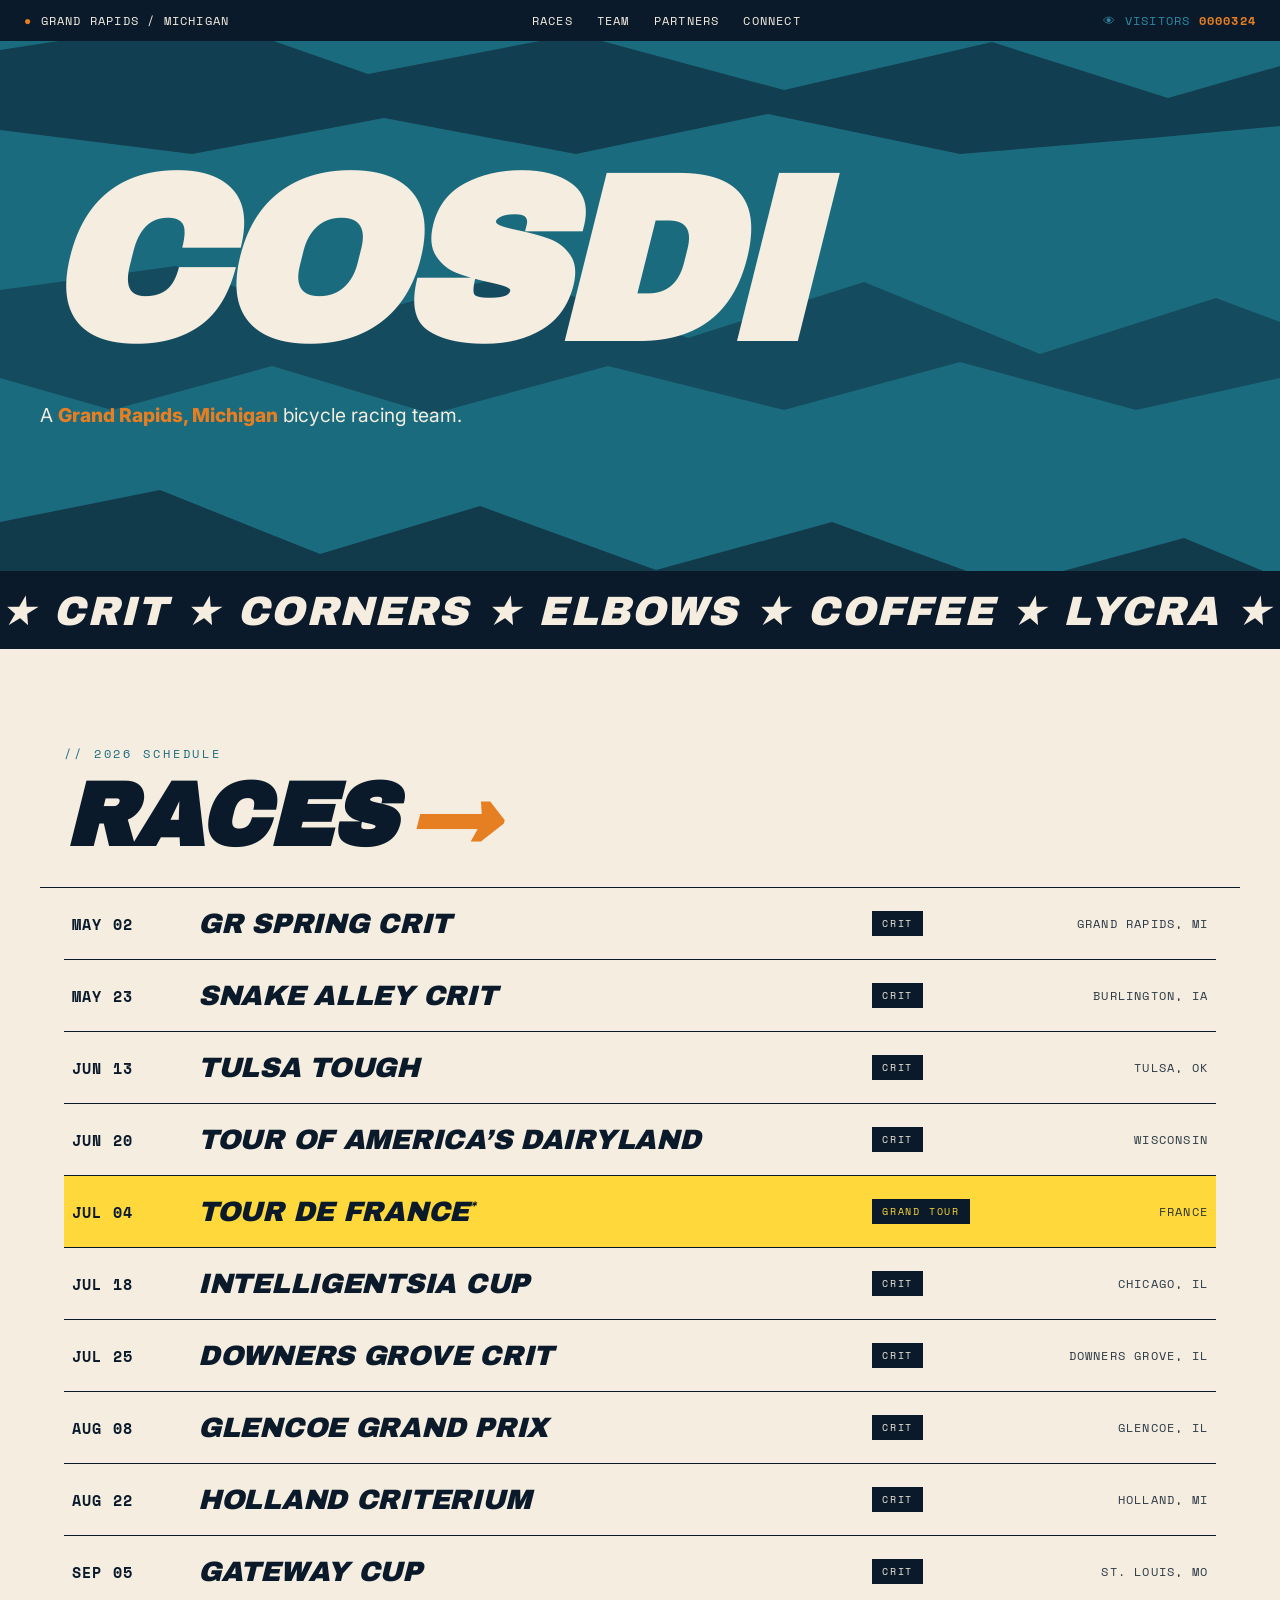
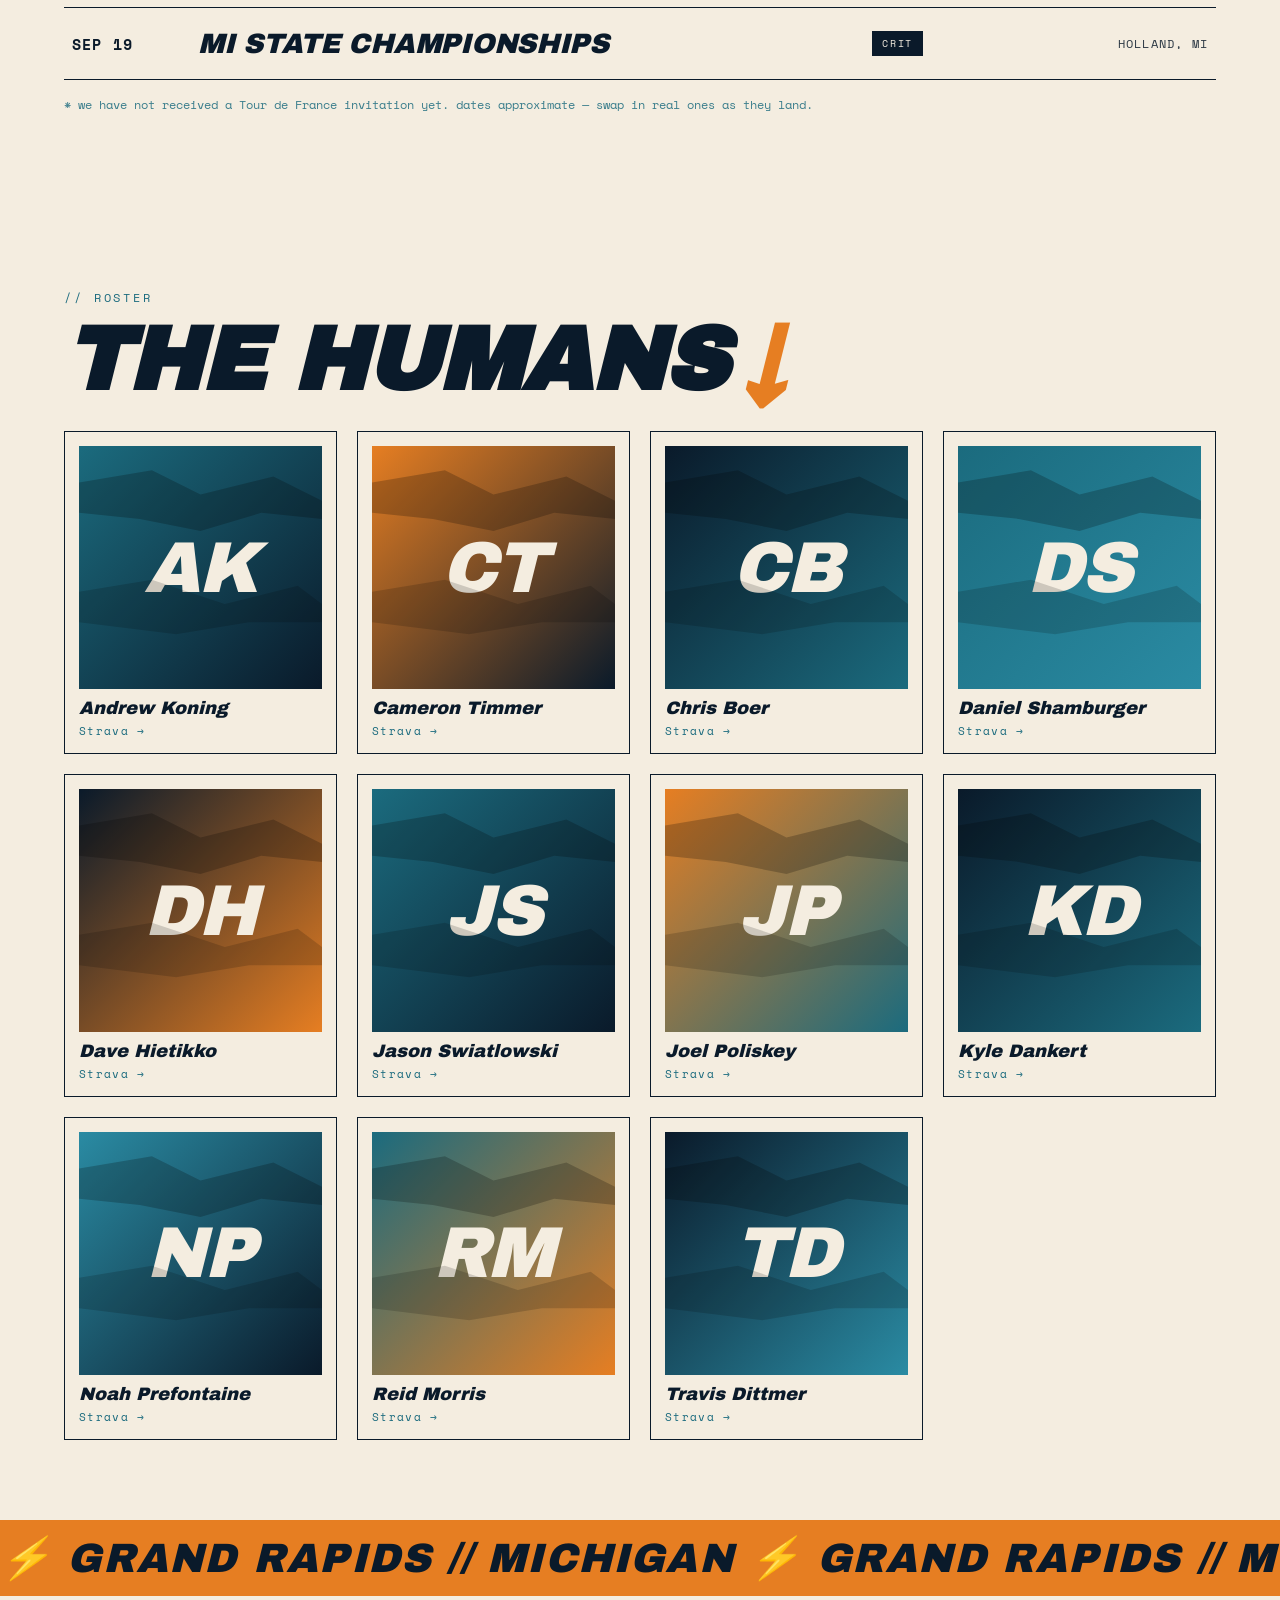
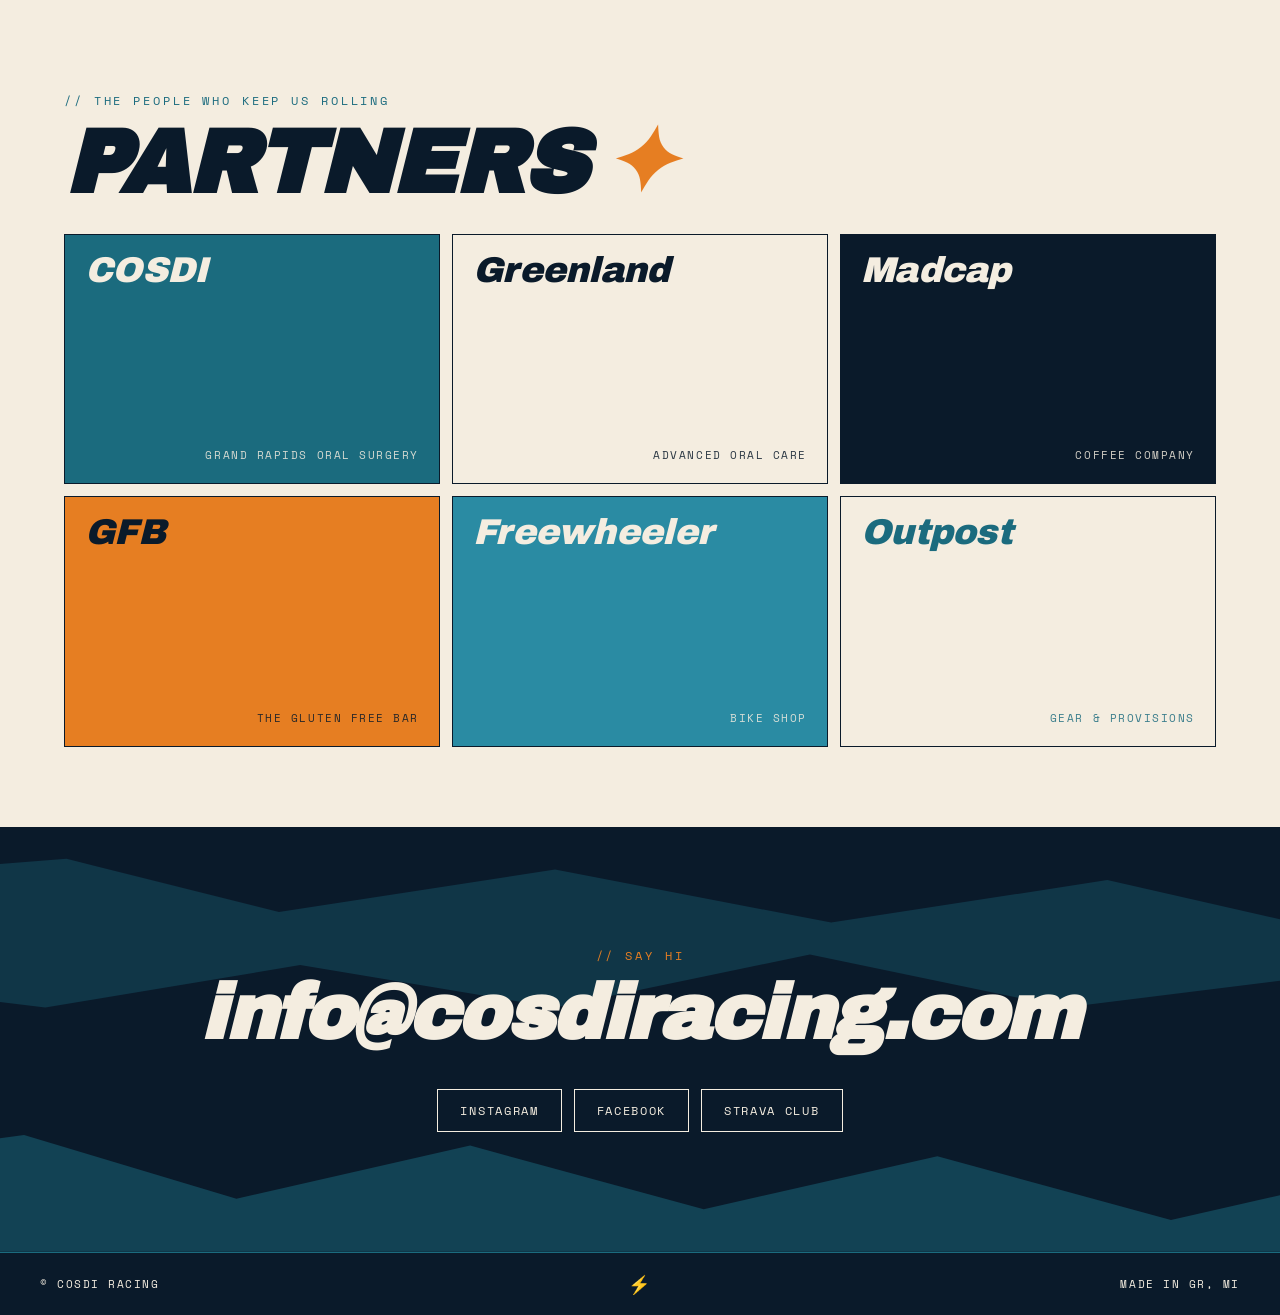
==== commit 38b11246: "Strip hero to single-line tagline, drop About section, restore visitor counter Co-Authored-By: Claud" ====
--- a/index.html
+++ b/index.html
@@ -23,7 +23,7 @@
     <a href="#partners">PARTNERS</a>
     <a href="#connect">CONNECT</a>
   </nav>
-  <div class="topbar-right">CRITERIUM RACING</div>
+  <div class="topbar-right" id="visitorCounter">👁 VISITORS <span id="vcount">0000042</span></div>
 </header>
 
 <!-- HERO -->
@@ -39,13 +39,7 @@
 
   <div class="hero-stack">
     <h1 class="wordmark">COSDI</h1>
-    <div class="hero-sub">
-      <span class="pill">CRIT</span>
-      <span class="pill alt">ROAD</span>
-      <span class="pill">CORNERS</span>
-      <span class="pill alt">COFFEE</span>
-    </div>
-    <p class="hero-tag">A <b>Grand Rapids, Michigan</b> criterium team. We go 28 mph in circles for an hour, shout at our friends, and call it a sport. Fast? Yeah. Pro? Absolutely not. Serious? Only at Grattan.</p>
+    <p class="hero-tag">A <b>Grand Rapids, Michigan</b> bicycle racing team.</p>
   </div>
 </section>
 
@@ -57,20 +51,6 @@
     <span>★ CRIT ★ CORNERS ★ ELBOWS ★ COFFEE ★ LYCRA ★ SPRINTS ★ CRITERIUMS ★ GRAND RAPIDS ★</span>
   </div>
 </div>
-
-<!-- ABOUT -->
-<section class="about">
-  <div class="about-grid">
-    <div class="about-left">
-      <p class="section-kicker">// WHO</p>
-      <h2 class="chunk">We go in circles.<br/>We drink coffee.<br/>We yell a lot.<br/><span class="strike-in">We do it again.</span></h2>
-    </div>
-    <div class="about-right">
-      <p>COSDI is a loose gang of eleven people held together by lycra, group chat memes, and an unreasonable love for pinning on race numbers. We show up at crits across the Midwest, go in circles for an hour, argue about the finish line sprint, and then go get tacos.</p>
-      <p>We are <b>not</b> pros. We are <b>definitely</b> committed.</p>
-    </div>
-  </div>
-</section>
 
 <!-- RACES -->
 <section class="races" id="races">
--- a/styles.css
+++ b/styles.css
@@ -33,6 +33,7 @@
 .topnav a{transition:color .2s}
 .topnav a:hover{color:var(--orange)}
 .topbar-right{color:var(--teal-bright)}
+#vcount{color:var(--orange);font-weight:700}
 @media (max-width:720px){
   .topbar{flex-wrap:wrap;gap:10px;font-size:11px}
   .topbar-right{display:none}
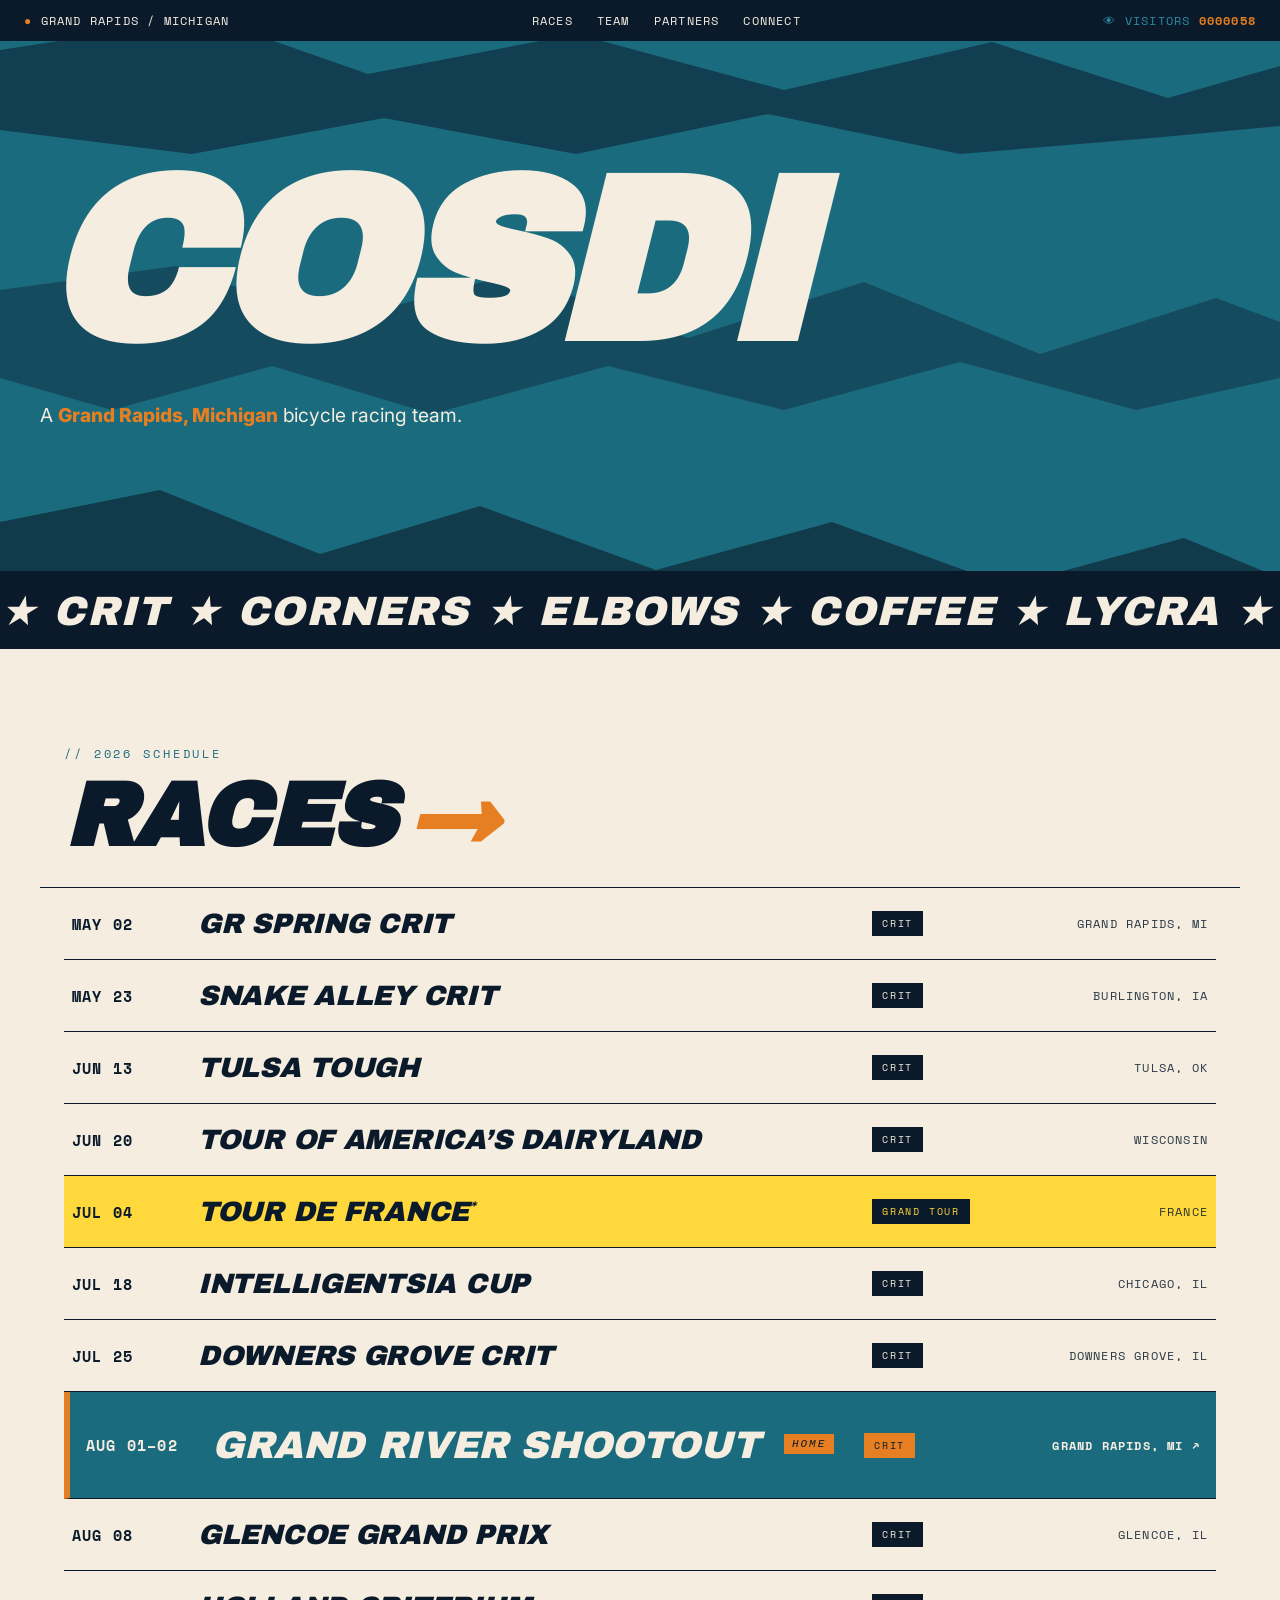
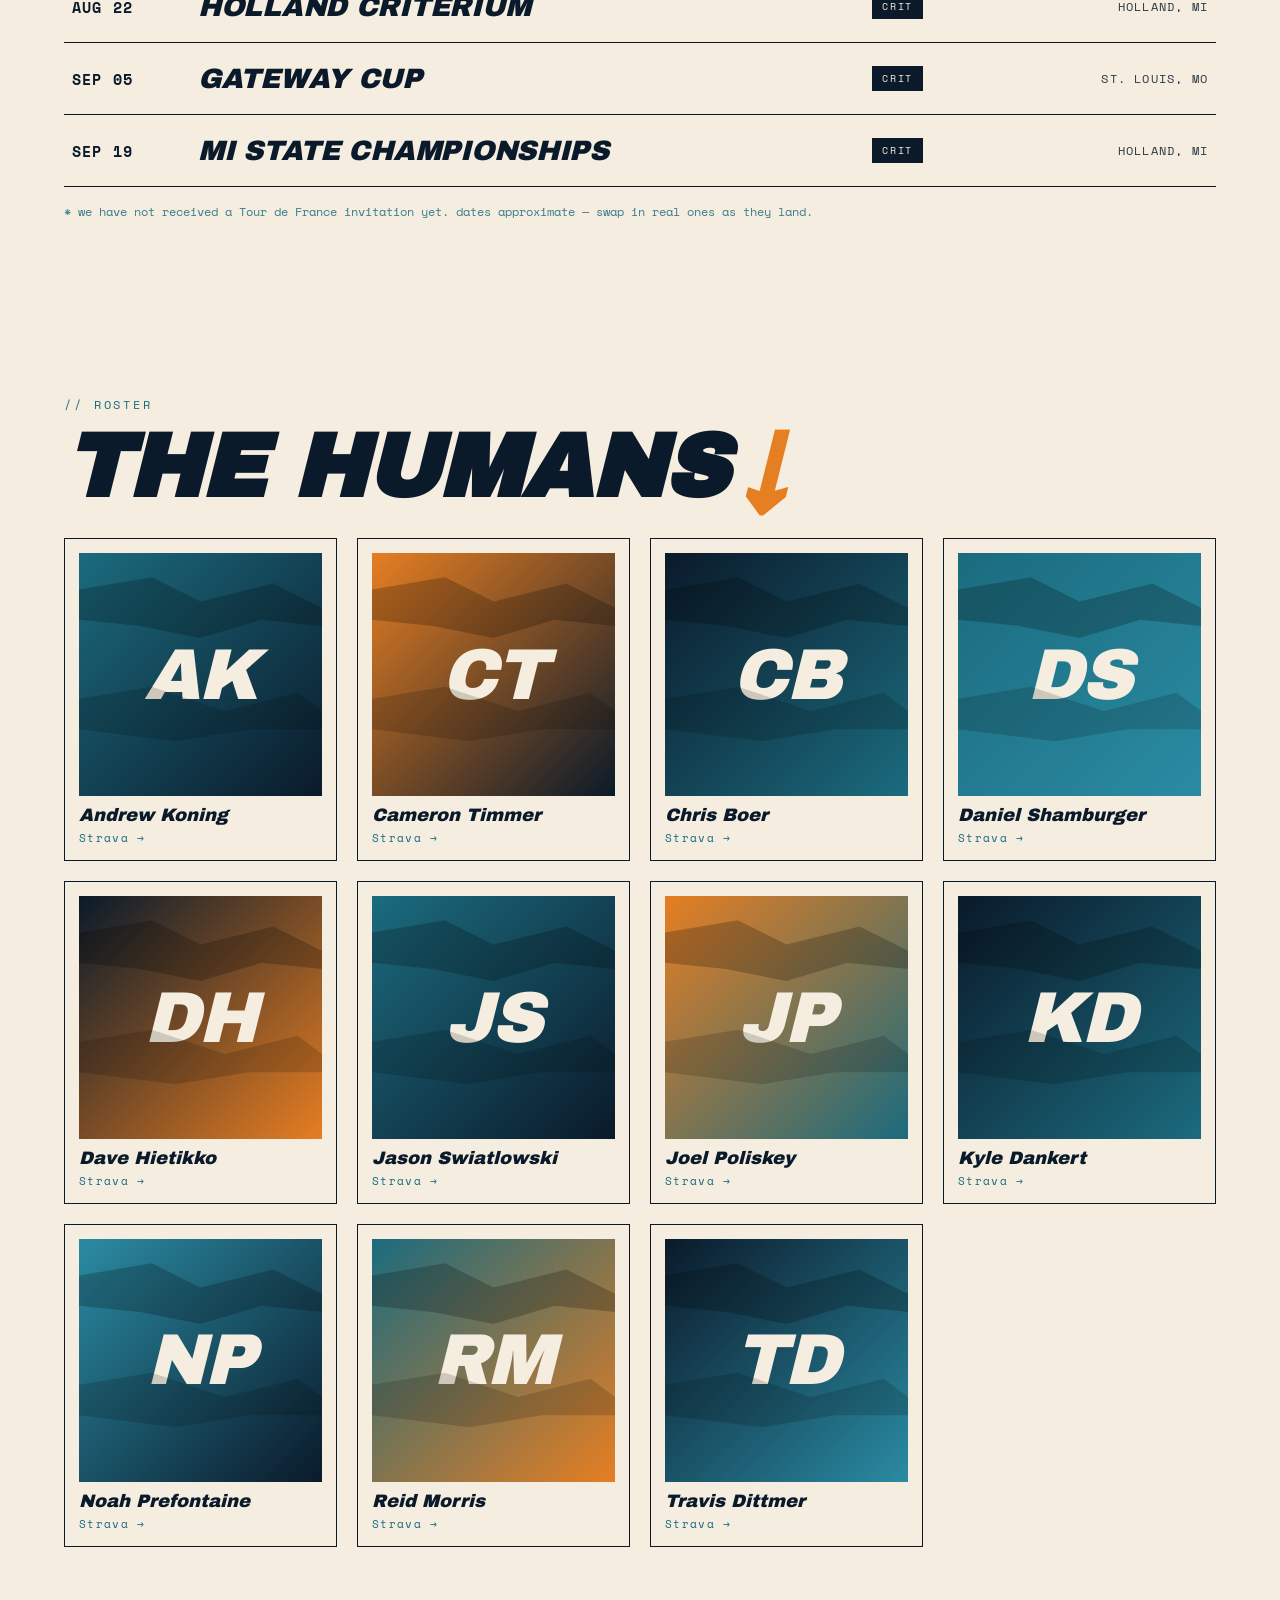
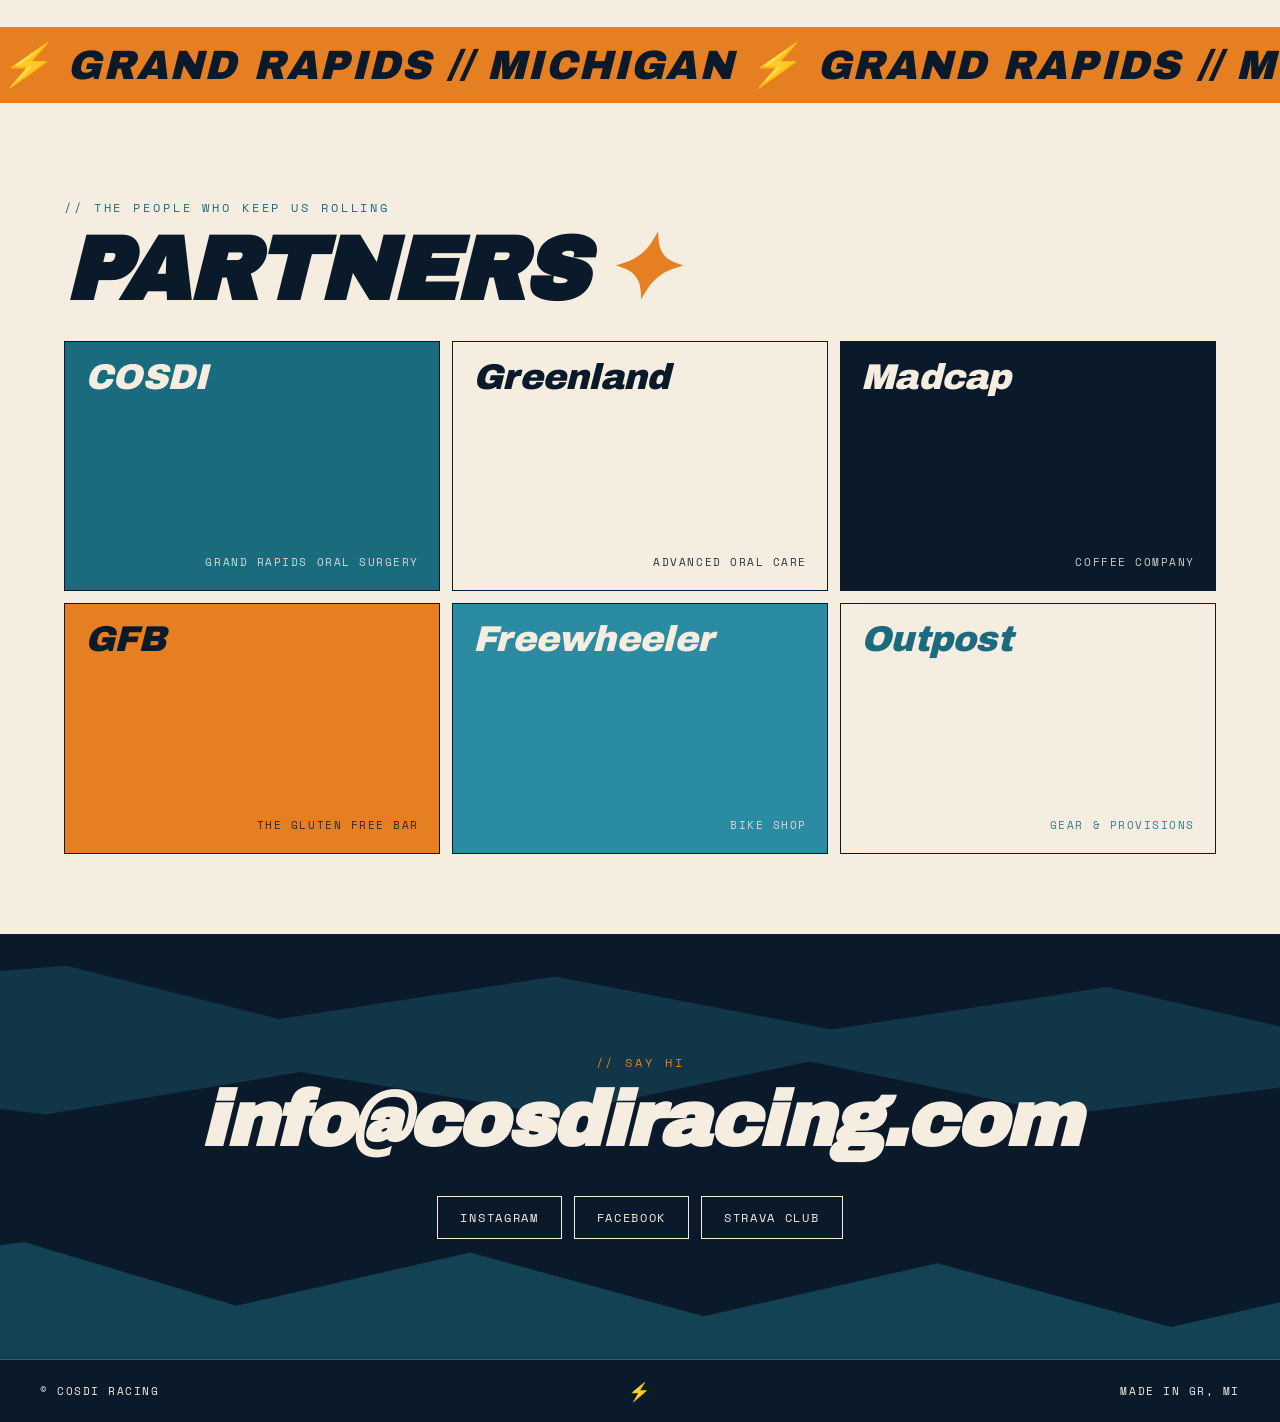
==== commit 27fdb393: "Add Grand River Shootout as home race (Aug 1-2, linked, bold styling) Co-Authored-By: Claude Opus 4." ====
--- a/index.html
+++ b/index.html
@@ -66,6 +66,7 @@
     <div class="race race-tdf"><span class="race-date">JUL 04</span><span class="race-name">TOUR DE FRANCE<sup>*</sup></span><span class="race-disc">GRAND TOUR</span><span class="race-loc">FRANCE</span></div>
     <div class="race"><span class="race-date">JUL 18</span><span class="race-name">INTELLIGENTSIA CUP</span><span class="race-disc">CRIT</span><span class="race-loc">CHICAGO, IL</span></div>
     <div class="race"><span class="race-date">JUL 25</span><span class="race-name">DOWNERS GROVE CRIT</span><span class="race-disc">CRIT</span><span class="race-loc">DOWNERS GROVE, IL</span></div>
+    <a class="race race-home" href="https://www.grandrivershootout.com" target="_blank" rel="noopener"><span class="race-date">AUG 01&ndash;02</span><span class="race-name">GRAND RIVER SHOOTOUT <span class="home-tag">HOME</span></span><span class="race-disc">CRIT</span><span class="race-loc">GRAND RAPIDS, MI ↗</span></a>
     <div class="race"><span class="race-date">AUG 08</span><span class="race-name">GLENCOE GRAND PRIX</span><span class="race-disc">CRIT</span><span class="race-loc">GLENCOE, IL</span></div>
     <div class="race"><span class="race-date">AUG 22</span><span class="race-name">HOLLAND CRITERIUM</span><span class="race-disc">CRIT</span><span class="race-loc">HOLLAND, MI</span></div>
     <div class="race"><span class="race-date">SEP 05</span><span class="race-name">GATEWAY CUP</span><span class="race-disc">CRIT</span><span class="race-loc">ST. LOUIS, MO</span></div>
--- a/styles.css
+++ b/styles.css
@@ -145,6 +145,30 @@
   .race-loc{justify-self:start}
 }
 
+/* Grand River Shootout — home race, loud */
+.race-home{
+  background:var(--teal);color:var(--cream);
+  padding:32px 16px;
+  text-decoration:none;
+  position:relative;
+  border-left:6px solid var(--orange);
+}
+.race-home .race-name{
+  font-size:clamp(24px,3vw,40px);
+  color:var(--cream);
+}
+.race-home .race-disc{background:var(--orange);color:var(--navy)}
+.race-home .race-loc{color:var(--cream);opacity:1;font-weight:700}
+.race-home:hover{background:var(--navy);color:var(--cream)}
+.race-home:hover .race-disc{background:var(--cream);color:var(--navy)}
+.home-tag{
+  display:inline-block;margin-left:12px;
+  background:var(--orange);color:var(--navy);
+  font-family:"Space Mono",monospace;font-size:11px;letter-spacing:.18em;
+  padding:4px 8px;vertical-align:middle;
+  transform:translateY(-4px);
+}
+
 /* Tour de France row — yellow jersey */
 .race-tdf{background:var(--tdf)}
 .race-tdf .race-name{color:var(--navy)}
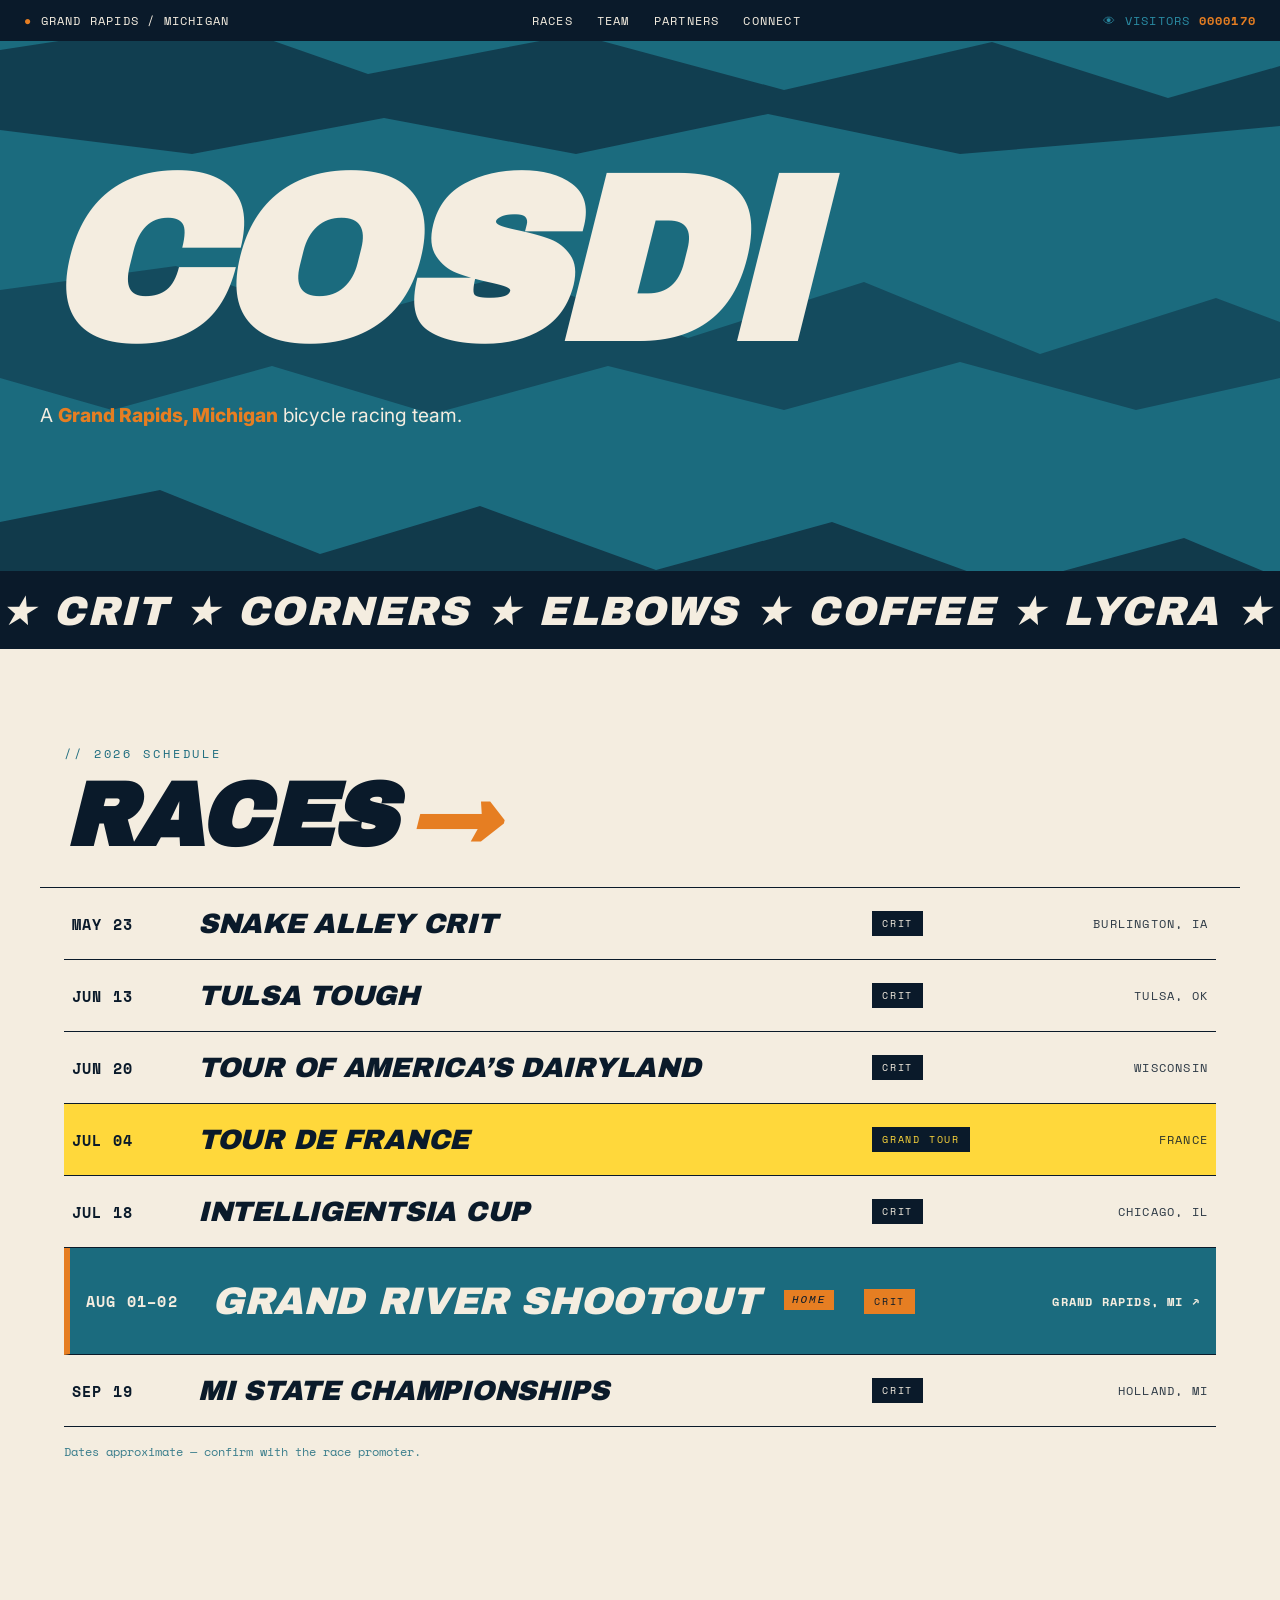
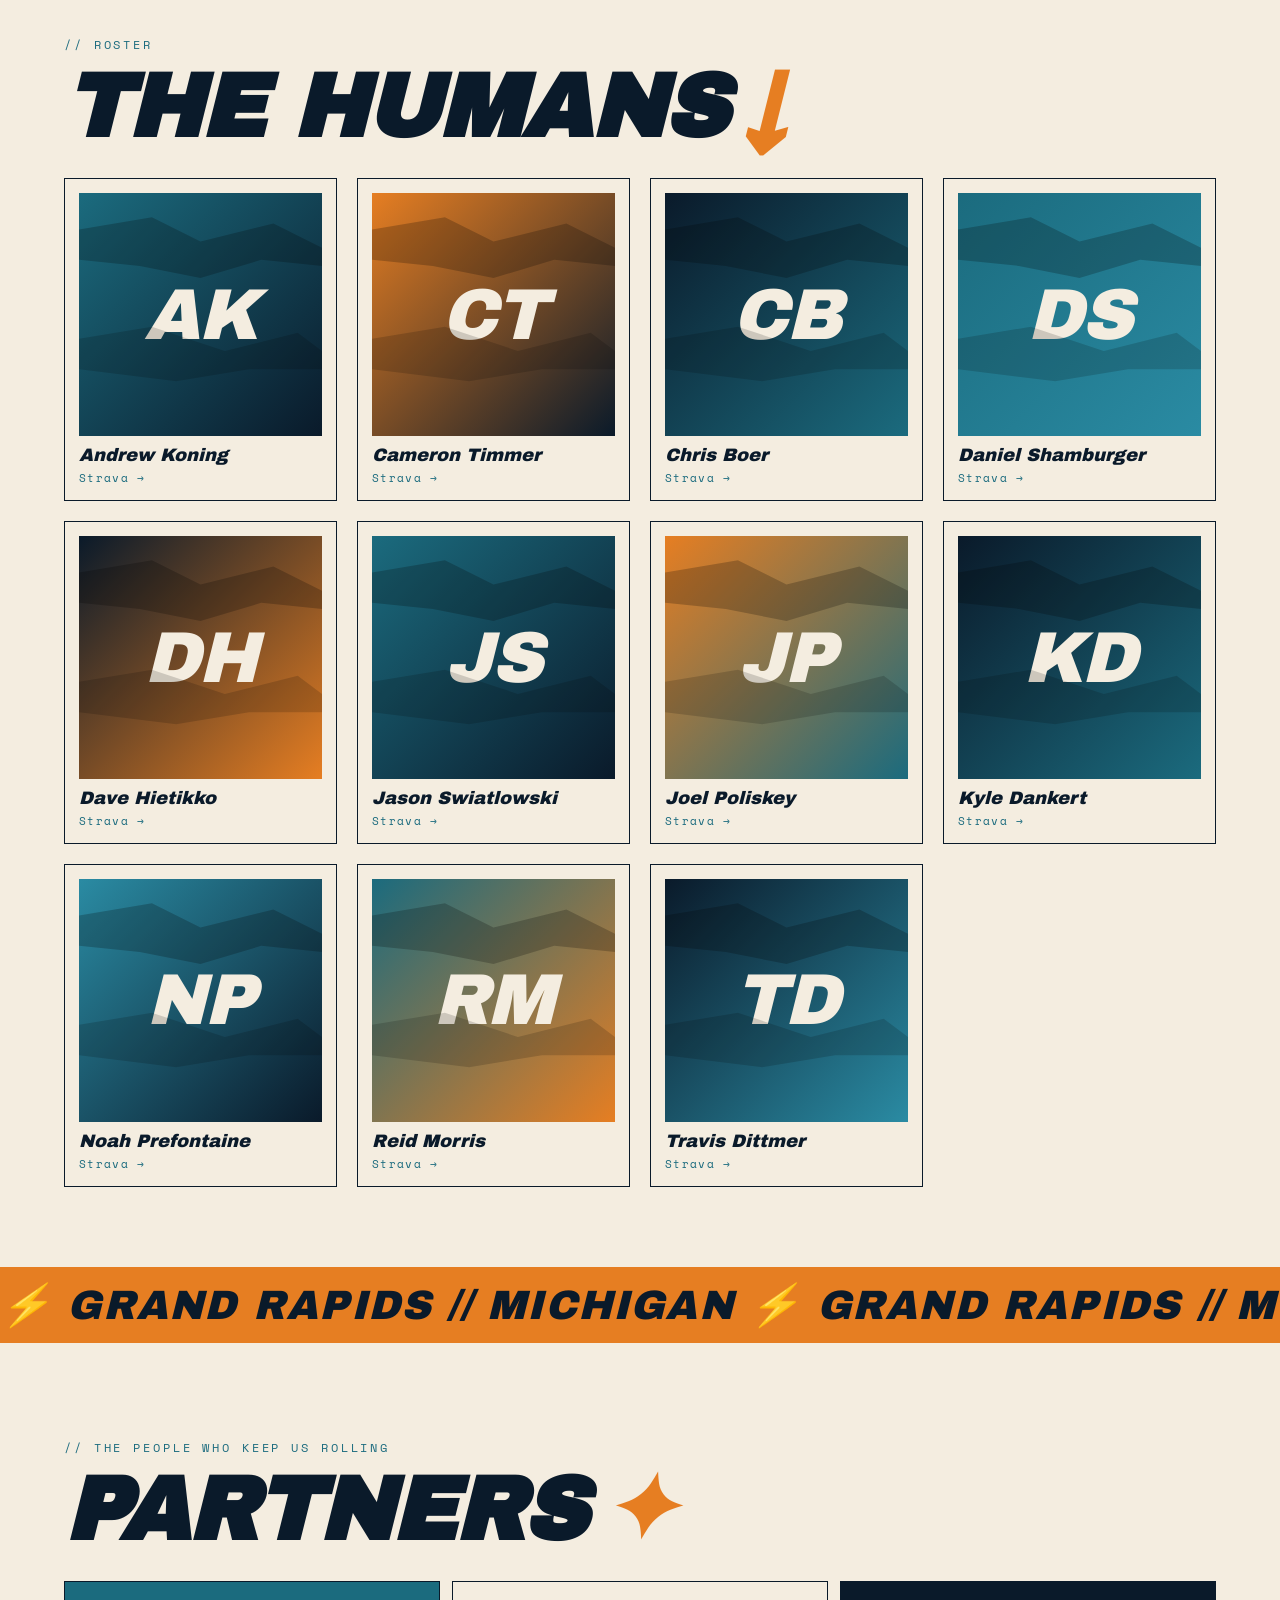
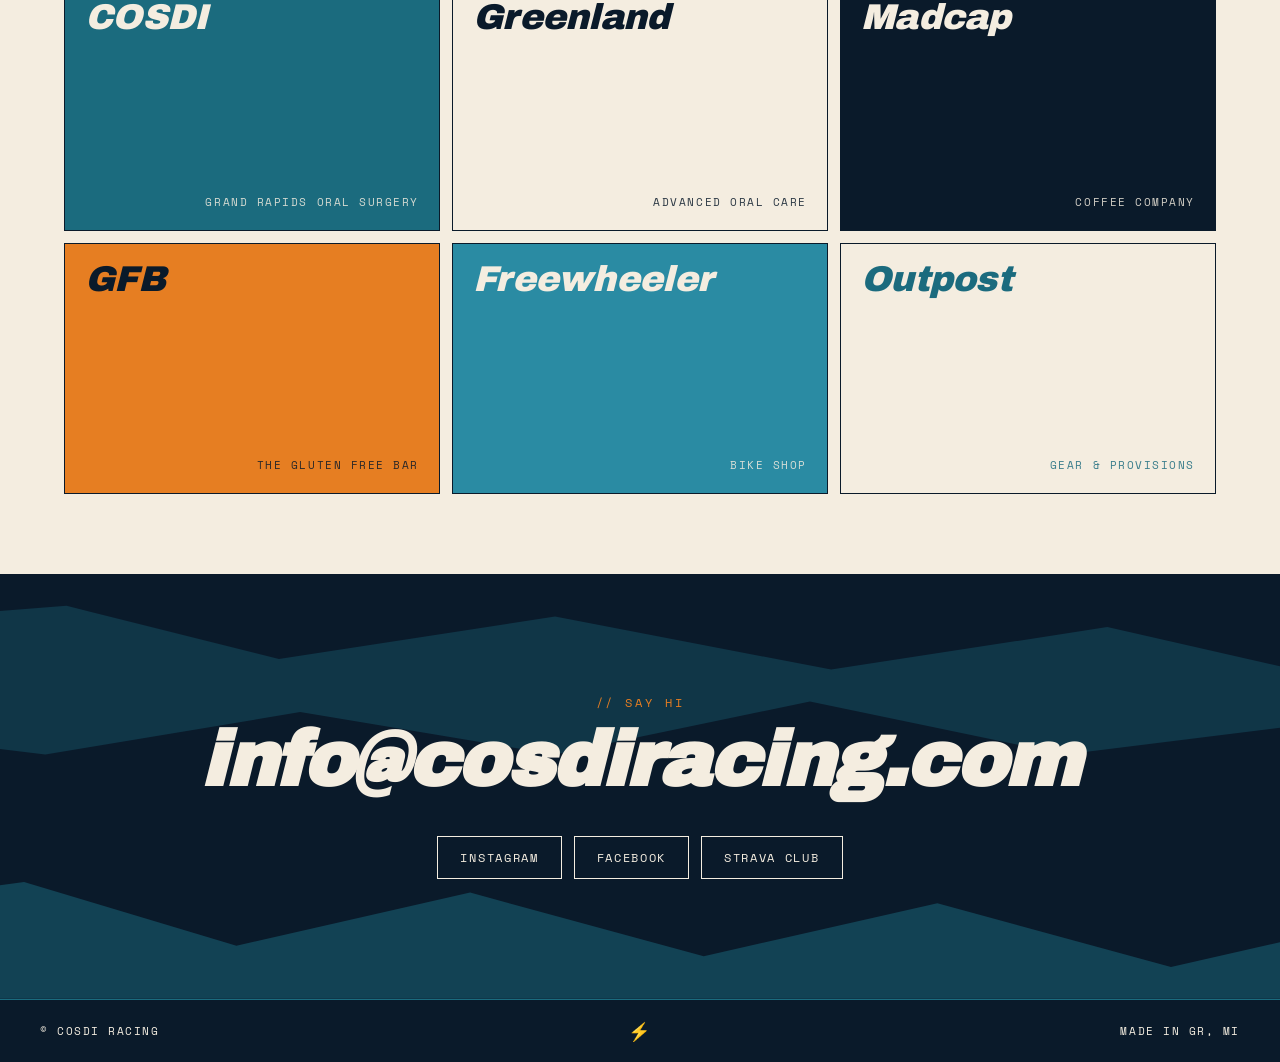
==== commit f9098a25: "Prune race list; remove fake events and TdF asterisk - Drop GR Spring Crit, Downers Grove, Glencoe G" ====
--- a/index.html
+++ b/index.html
@@ -59,20 +59,15 @@
     <h2 class="big-head">RACES<span class="arr">→</span></h2>
   </div>
   <div class="race-list">
-    <div class="race"><span class="race-date">MAY 02</span><span class="race-name">GR SPRING CRIT</span><span class="race-disc">CRIT</span><span class="race-loc">GRAND RAPIDS, MI</span></div>
     <div class="race"><span class="race-date">MAY 23</span><span class="race-name">SNAKE ALLEY CRIT</span><span class="race-disc">CRIT</span><span class="race-loc">BURLINGTON, IA</span></div>
     <div class="race"><span class="race-date">JUN 13</span><span class="race-name">TULSA TOUGH</span><span class="race-disc">CRIT</span><span class="race-loc">TULSA, OK</span></div>
     <div class="race"><span class="race-date">JUN 20</span><span class="race-name">TOUR OF AMERICA&rsquo;S DAIRYLAND</span><span class="race-disc">CRIT</span><span class="race-loc">WISCONSIN</span></div>
-    <div class="race race-tdf"><span class="race-date">JUL 04</span><span class="race-name">TOUR DE FRANCE<sup>*</sup></span><span class="race-disc">GRAND TOUR</span><span class="race-loc">FRANCE</span></div>
+    <div class="race race-tdf"><span class="race-date">JUL 04</span><span class="race-name">TOUR DE FRANCE</span><span class="race-disc">GRAND TOUR</span><span class="race-loc">FRANCE</span></div>
     <div class="race"><span class="race-date">JUL 18</span><span class="race-name">INTELLIGENTSIA CUP</span><span class="race-disc">CRIT</span><span class="race-loc">CHICAGO, IL</span></div>
-    <div class="race"><span class="race-date">JUL 25</span><span class="race-name">DOWNERS GROVE CRIT</span><span class="race-disc">CRIT</span><span class="race-loc">DOWNERS GROVE, IL</span></div>
     <a class="race race-home" href="https://www.grandrivershootout.com" target="_blank" rel="noopener"><span class="race-date">AUG 01&ndash;02</span><span class="race-name">GRAND RIVER SHOOTOUT <span class="home-tag">HOME</span></span><span class="race-disc">CRIT</span><span class="race-loc">GRAND RAPIDS, MI ↗</span></a>
-    <div class="race"><span class="race-date">AUG 08</span><span class="race-name">GLENCOE GRAND PRIX</span><span class="race-disc">CRIT</span><span class="race-loc">GLENCOE, IL</span></div>
-    <div class="race"><span class="race-date">AUG 22</span><span class="race-name">HOLLAND CRITERIUM</span><span class="race-disc">CRIT</span><span class="race-loc">HOLLAND, MI</span></div>
-    <div class="race"><span class="race-date">SEP 05</span><span class="race-name">GATEWAY CUP</span><span class="race-disc">CRIT</span><span class="race-loc">ST. LOUIS, MO</span></div>
     <div class="race"><span class="race-date">SEP 19</span><span class="race-name">MI STATE CHAMPIONSHIPS</span><span class="race-disc">CRIT</span><span class="race-loc">HOLLAND, MI</span></div>
   </div>
-  <p class="disclaimer">* we have not received a Tour de France invitation yet. dates approximate — swap in real ones as they land.</p>
+  <p class="disclaimer">Dates approximate — confirm with the race promoter.</p>
 </section>
 
 <!-- TEAM -->
